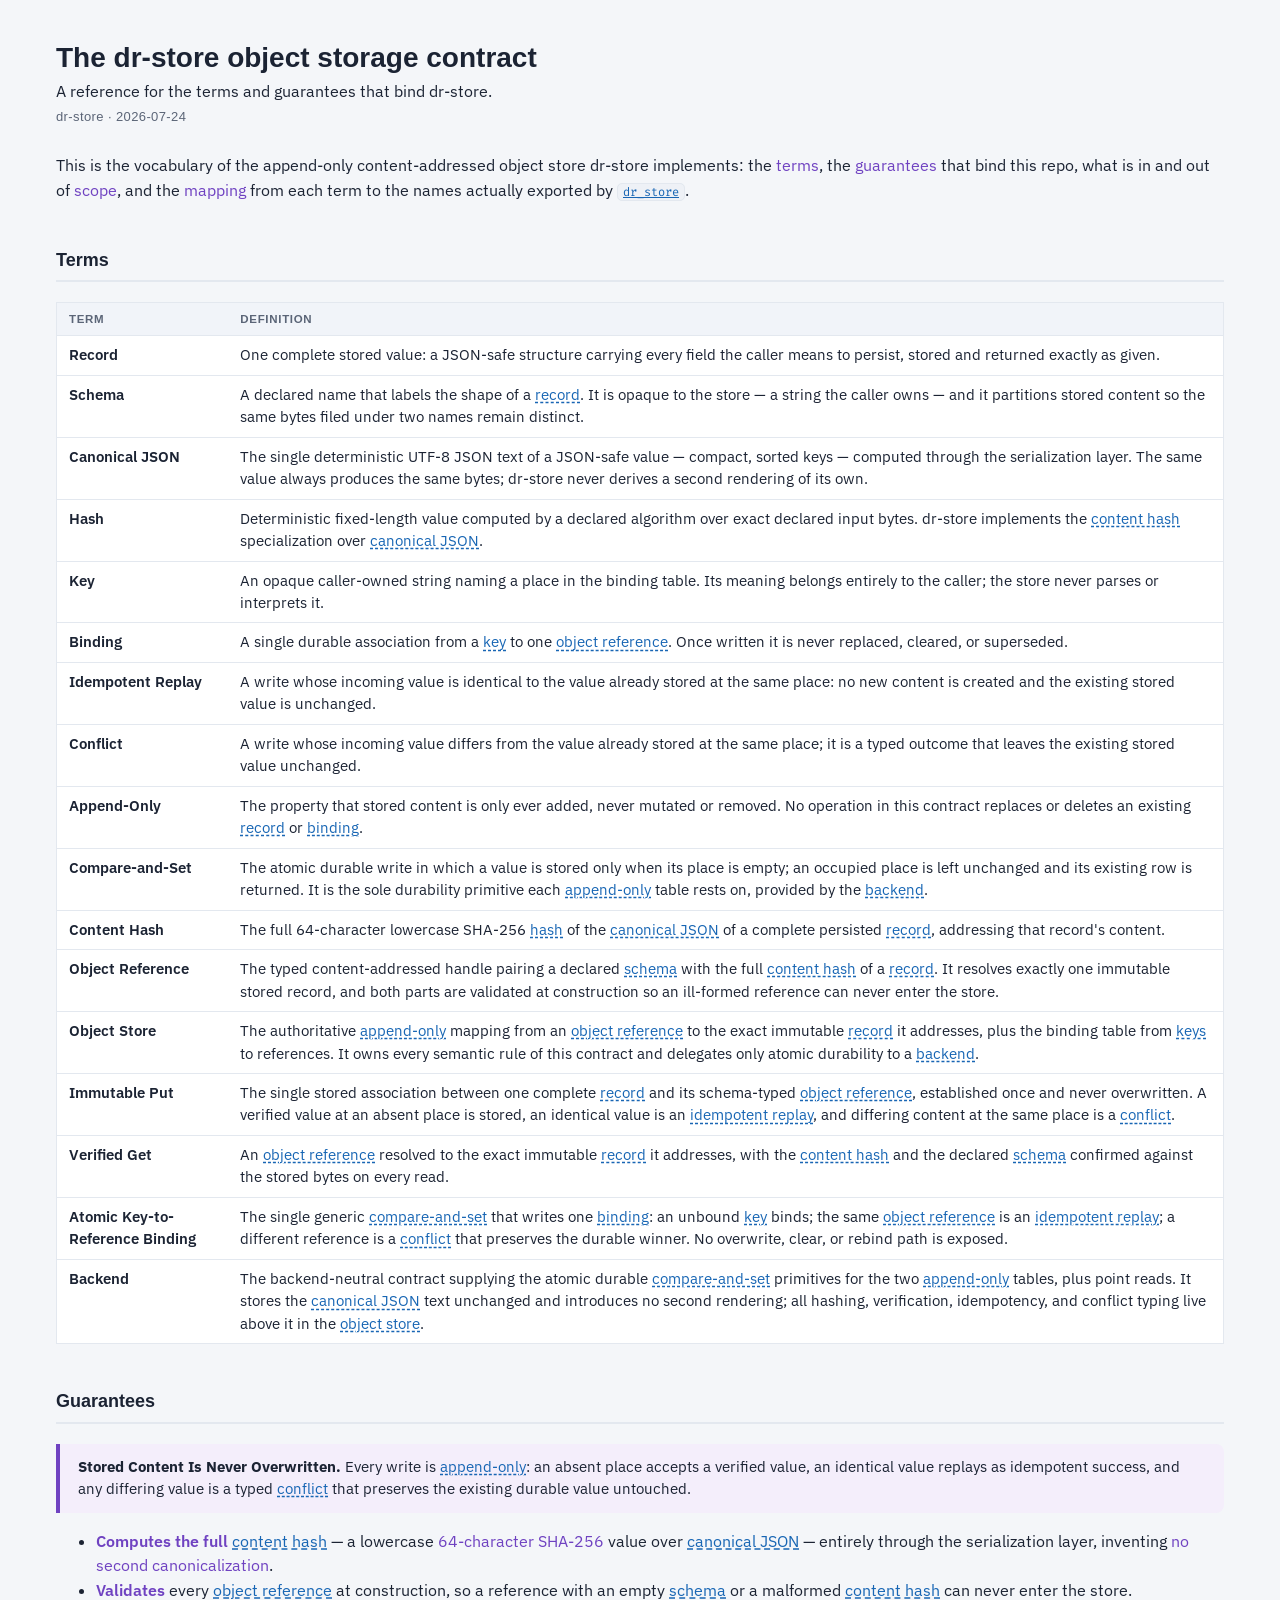
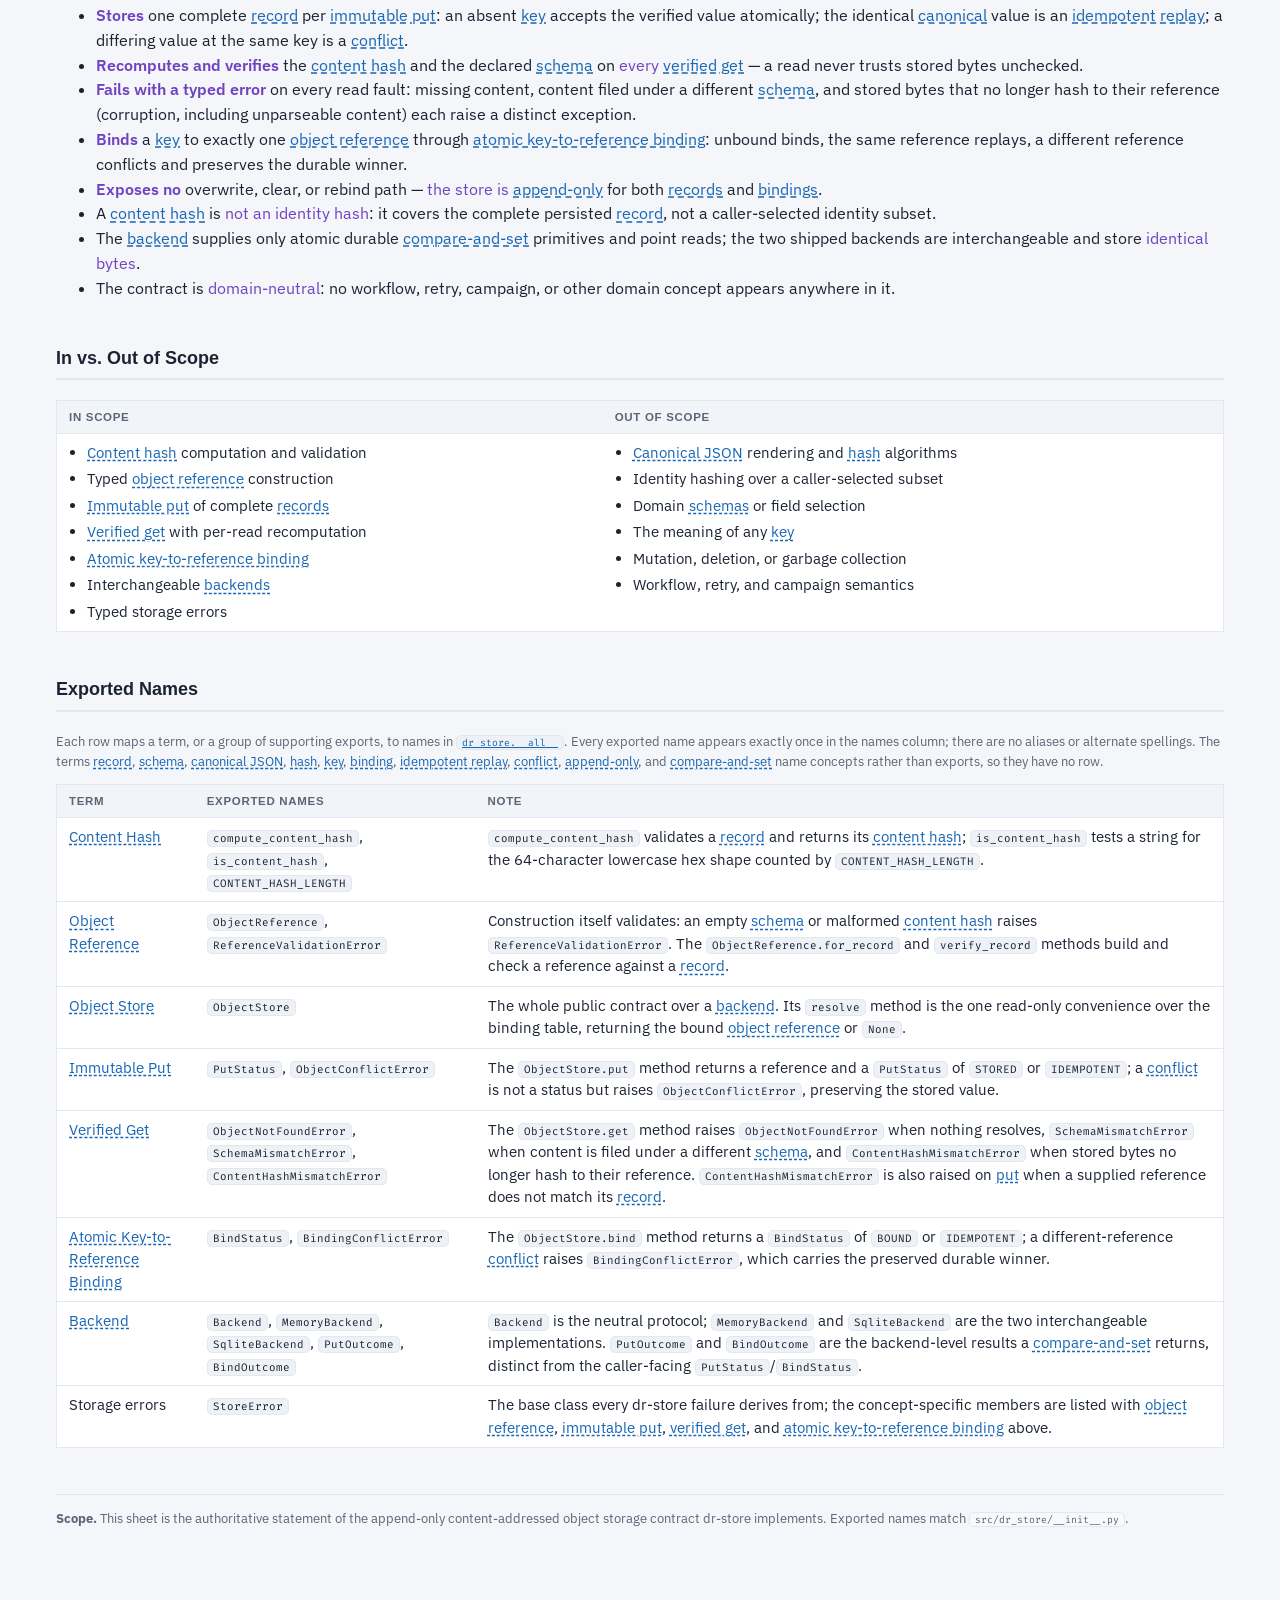
==== .defs/vocab.html @ c6dff3df "Publish vocab sheet via GitHub Pages" ====
<!DOCTYPE html>
<html lang="en">
<head>
<meta charset="utf-8">
<meta name="viewport" content="width=device-width, initial-scale=1">
<link rel="icon" href="favicon.svg" type="image/svg+xml">
<link rel="stylesheet" href="doc.css">
<title>dr-store · The object storage contract this repo owns</title>
<style>
  /* Page-local tokens. Purple (--anchor) = main-point accents (.key/.must);
     blue (--accent) = term links (.term-ref), matching doc.css link hue. */
  .term-name { font-weight: 600; }
  dfn.term-name { font-style: normal; }
  .must { color: var(--anchor); font-weight: 600; }
  .term-ref { color: var(--accent); text-decoration: underline; text-decoration-style: dashed; text-underline-offset: 2px; }
  td ul { margin: 0; padding-left: 18px; }
  td li { margin-bottom: 4px; }
  td li:last-child { margin-bottom: 0; }
</style>
</head>
<body>
<main class="wide">

<h1>The dr-store object storage contract</h1>
<p class="dek">A reference for the terms and guarantees that bind dr-store.</p>
<div class="byline">dr-store · 2026-07-24</div>

<p>This is the vocabulary of the append-only content-addressed object store dr-store implements: the <span class="key">terms</span>, the <span class="key">guarantees</span> that bind this repo, what is in and out of <span class="key">scope</span>, and the <span class="key">mapping</span> from each term to the names actually exported by <a href="https://github.com/danielle-rothermel/dr-store/blob/main/src/dr_store/__init__.py"><code>dr_store</code></a>.</p>

<div class="section-head" id="terms"><h2>Terms</h2></div>

<div class="table-wrap">
<table>
  <thead><tr><th>Term</th><th>Definition</th></tr></thead>
  <tbody>
    <tr><td><dfn class="term-name" id="term-record">Record</dfn></td><td>One complete stored value: a JSON-safe structure carrying every field the caller means to persist, stored and returned exactly as given.</td></tr>
    <tr><td><dfn class="term-name" id="term-schema">Schema</dfn></td><td>A declared name that labels the shape of a <a class="term-ref" href="#term-record">record</a>. It is opaque to the store — a string the caller owns — and it partitions stored content so the same bytes filed under two names remain distinct.</td></tr>
    <tr><td><dfn class="term-name" id="term-canonical-json">Canonical JSON</dfn></td><td>The single deterministic UTF-8 JSON text of a JSON-safe value — compact, sorted keys — computed through the serialization layer. The same value always produces the same bytes; dr-store never derives a second rendering of its own.</td></tr>
    <tr><td><dfn class="term-name" id="term-hash">Hash</dfn></td><td>Deterministic fixed-length value computed by a declared algorithm over exact declared input bytes. dr-store implements the <a class="term-ref" href="#term-content-hash">content hash</a> specialization over <a class="term-ref" href="#term-canonical-json">canonical JSON</a>.</td></tr>
    <tr><td><dfn class="term-name" id="term-key">Key</dfn></td><td>An opaque caller-owned string naming a place in the binding table. Its meaning belongs entirely to the caller; the store never parses or interprets it.</td></tr>
    <tr><td><dfn class="term-name" id="term-binding">Binding</dfn></td><td>A single durable association from a <a class="term-ref" href="#term-key">key</a> to one <a class="term-ref" href="#term-object-reference">object reference</a>. Once written it is never replaced, cleared, or superseded.</td></tr>
    <tr><td><dfn class="term-name" id="term-idempotent-replay">Idempotent Replay</dfn></td><td>A write whose incoming value is identical to the value already stored at the same place: no new content is created and the existing stored value is unchanged.</td></tr>
    <tr><td><dfn class="term-name" id="term-conflict">Conflict</dfn></td><td>A write whose incoming value differs from the value already stored at the same place; it is a typed outcome that leaves the existing stored value unchanged.</td></tr>
    <tr><td><dfn class="term-name" id="term-append-only">Append-Only</dfn></td><td>The property that stored content is only ever added, never mutated or removed. No operation in this contract replaces or deletes an existing <a class="term-ref" href="#term-record">record</a> or <a class="term-ref" href="#term-binding">binding</a>.</td></tr>
    <tr><td><dfn class="term-name" id="term-compare-and-set">Compare-and-Set</dfn></td><td>The atomic durable write in which a value is stored only when its place is empty; an occupied place is left unchanged and its existing row is returned. It is the sole durability primitive each <a class="term-ref" href="#term-append-only">append-only</a> table rests on, provided by the <a class="term-ref" href="#term-backend">backend</a>.</td></tr>
    <tr><td><dfn class="term-name" id="term-content-hash">Content Hash</dfn></td><td>The full 64-character lowercase SHA-256 <a class="term-ref" href="#term-hash">hash</a> of the <a class="term-ref" href="#term-canonical-json">canonical JSON</a> of a complete persisted <a class="term-ref" href="#term-record">record</a>, addressing that record's content.</td></tr>
    <tr><td><dfn class="term-name" id="term-object-reference">Object Reference</dfn></td><td>The typed content-addressed handle pairing a declared <a class="term-ref" href="#term-schema">schema</a> with the full <a class="term-ref" href="#term-content-hash">content hash</a> of a <a class="term-ref" href="#term-record">record</a>. It resolves exactly one immutable stored record, and both parts are validated at construction so an ill-formed reference can never enter the store.</td></tr>
    <tr><td><dfn class="term-name" id="term-object-store">Object Store</dfn></td><td>The authoritative <a class="term-ref" href="#term-append-only">append-only</a> mapping from an <a class="term-ref" href="#term-object-reference">object reference</a> to the exact immutable <a class="term-ref" href="#term-record">record</a> it addresses, plus the binding table from <a class="term-ref" href="#term-key">keys</a> to references. It owns every semantic rule of this contract and delegates only atomic durability to a <a class="term-ref" href="#term-backend">backend</a>.</td></tr>
    <tr><td><dfn class="term-name" id="term-immutable-put">Immutable Put</dfn></td><td>The single stored association between one complete <a class="term-ref" href="#term-record">record</a> and its schema-typed <a class="term-ref" href="#term-object-reference">object reference</a>, established once and never overwritten. A verified value at an absent place is stored, an identical value is an <a class="term-ref" href="#term-idempotent-replay">idempotent replay</a>, and differing content at the same place is a <a class="term-ref" href="#term-conflict">conflict</a>.</td></tr>
    <tr><td><dfn class="term-name" id="term-verified-get">Verified Get</dfn></td><td>An <a class="term-ref" href="#term-object-reference">object reference</a> resolved to the exact immutable <a class="term-ref" href="#term-record">record</a> it addresses, with the <a class="term-ref" href="#term-content-hash">content hash</a> and the declared <a class="term-ref" href="#term-schema">schema</a> confirmed against the stored bytes on every read.</td></tr>
    <tr><td><dfn class="term-name" id="term-atomic-key-to-reference-binding">Atomic Key-to-Reference Binding</dfn></td><td>The single generic <a class="term-ref" href="#term-compare-and-set">compare-and-set</a> that writes one <a class="term-ref" href="#term-binding">binding</a>: an unbound <a class="term-ref" href="#term-key">key</a> binds; the same <a class="term-ref" href="#term-object-reference">object reference</a> is an <a class="term-ref" href="#term-idempotent-replay">idempotent replay</a>; a different reference is a <a class="term-ref" href="#term-conflict">conflict</a> that preserves the durable winner. No overwrite, clear, or rebind path is exposed.</td></tr>
    <tr><td><dfn class="term-name" id="term-backend">Backend</dfn></td><td>The backend-neutral contract supplying the atomic durable <a class="term-ref" href="#term-compare-and-set">compare-and-set</a> primitives for the two <a class="term-ref" href="#term-append-only">append-only</a> tables, plus point reads. It stores the <a class="term-ref" href="#term-canonical-json">canonical JSON</a> text unchanged and introduces no second rendering; all hashing, verification, idempotency, and conflict typing live above it in the <a class="term-ref" href="#term-object-store">object store</a>.</td></tr>
  </tbody>
</table>
</div>

<div class="section-head" id="guarantees"><h2>Guarantees</h2></div>

<div class="callout">
  <strong>Stored Content Is Never Overwritten.</strong> Every write is <a class="term-ref" href="#term-append-only">append-only</a>: an absent place accepts a verified value, an identical value replays as idempotent success, and any differing value is a typed <a class="term-ref" href="#term-conflict">conflict</a> that preserves the existing durable value untouched.
</div>
<ul>
  <li><span class="must">Computes the full</span> <a class="term-ref" href="#term-content-hash">content hash</a> — a lowercase <span class="key">64-character SHA-256</span> value over <a class="term-ref" href="#term-canonical-json">canonical JSON</a> — entirely through the serialization layer, inventing <span class="key">no second canonicalization</span>.</li>
  <li><span class="must">Validates</span> every <a class="term-ref" href="#term-object-reference">object reference</a> at construction, so a reference with an empty <a class="term-ref" href="#term-schema">schema</a> or a malformed <a class="term-ref" href="#term-content-hash">content hash</a> can never enter the store.</li>
  <li><span class="must">Stores</span> one complete <a class="term-ref" href="#term-record">record</a> per <a class="term-ref" href="#term-immutable-put">immutable put</a>: an absent <a class="term-ref" href="#term-key">key</a> accepts the verified value atomically; the identical <a class="term-ref" href="#term-canonical-json">canonical</a> value is an <a class="term-ref" href="#term-idempotent-replay">idempotent replay</a>; a differing value at the same key is a <a class="term-ref" href="#term-conflict">conflict</a>.</li>
  <li><span class="must">Recomputes and verifies</span> the <a class="term-ref" href="#term-content-hash">content hash</a> and the declared <a class="term-ref" href="#term-schema">schema</a> on <span class="key">every</span> <a class="term-ref" href="#term-verified-get">verified get</a> — a read never trusts stored bytes unchecked.</li>
  <li><span class="must">Fails with a typed error</span> on every read fault: missing content, content filed under a different <a class="term-ref" href="#term-schema">schema</a>, and stored bytes that no longer hash to their reference (corruption, including unparseable content) each raise a distinct exception.</li>
  <li><span class="must">Binds</span> a <a class="term-ref" href="#term-key">key</a> to exactly one <a class="term-ref" href="#term-object-reference">object reference</a> through <a class="term-ref" href="#term-atomic-key-to-reference-binding">atomic key-to-reference binding</a>: unbound binds, the same reference replays, a different reference conflicts and preserves the durable winner.</li>
  <li><span class="must">Exposes no</span> overwrite, clear, or rebind path — <span class="key">the store is</span> <a class="term-ref" href="#term-append-only">append-only</a> for both <a class="term-ref" href="#term-record">records</a> and <a class="term-ref" href="#term-binding">bindings</a>.</li>
  <li>A <a class="term-ref" href="#term-content-hash">content hash</a> is <span class="key">not an identity hash</span>: it covers the complete persisted <a class="term-ref" href="#term-record">record</a>, not a caller-selected identity subset.</li>
  <li>The <a class="term-ref" href="#term-backend">backend</a> supplies only atomic durable <a class="term-ref" href="#term-compare-and-set">compare-and-set</a> primitives and point reads; the two shipped backends are interchangeable and store <span class="key">identical bytes</span>.</li>
  <li>The contract is <span class="key">domain-neutral</span>: no workflow, retry, campaign, or other domain concept appears anywhere in it.</li>
</ul>

<div class="section-head" id="scope"><h2>In vs. Out of Scope</h2></div>

<div class="table-wrap">
<table>
  <thead><tr><th>In scope</th><th>Out of scope</th></tr></thead>
  <tbody>
    <tr>
      <td>
        <ul>
          <li><a class="term-ref" href="#term-content-hash">Content hash</a> computation and validation</li>
          <li>Typed <a class="term-ref" href="#term-object-reference">object reference</a> construction</li>
          <li><a class="term-ref" href="#term-immutable-put">Immutable put</a> of complete <a class="term-ref" href="#term-record">records</a></li>
          <li><a class="term-ref" href="#term-verified-get">Verified get</a> with per-read recomputation</li>
          <li><a class="term-ref" href="#term-atomic-key-to-reference-binding">Atomic key-to-reference binding</a></li>
          <li>Interchangeable <a class="term-ref" href="#term-backend">backends</a></li>
          <li>Typed storage errors</li>
        </ul>
      </td>
      <td>
        <ul>
          <li><a class="term-ref" href="#term-canonical-json">Canonical JSON</a> rendering and <a class="term-ref" href="#term-hash">hash</a> algorithms</li>
          <li>Identity hashing over a caller-selected subset</li>
          <li>Domain <a class="term-ref" href="#term-schema">schemas</a> or field selection</li>
          <li>The meaning of any <a class="term-ref" href="#term-key">key</a></li>
          <li>Mutation, deletion, or garbage collection</li>
          <li>Workflow, retry, and campaign semantics</li>
        </ul>
      </td>
    </tr>
  </tbody>
</table>
</div>

<div class="section-head" id="exported-names"><h2>Exported Names</h2></div>

<p class="aside">Each row maps a term, or a group of supporting exports, to names in <a href="https://github.com/danielle-rothermel/dr-store/blob/main/src/dr_store/__init__.py"><code>dr_store.__all__</code></a>. Every exported name appears exactly once in the names column; there are no aliases or alternate spellings. The terms <a class="term-ref" href="#term-record">record</a>, <a class="term-ref" href="#term-schema">schema</a>, <a class="term-ref" href="#term-canonical-json">canonical JSON</a>, <a class="term-ref" href="#term-hash">hash</a>, <a class="term-ref" href="#term-key">key</a>, <a class="term-ref" href="#term-binding">binding</a>, <a class="term-ref" href="#term-idempotent-replay">idempotent replay</a>, <a class="term-ref" href="#term-conflict">conflict</a>, <a class="term-ref" href="#term-append-only">append-only</a>, and <a class="term-ref" href="#term-compare-and-set">compare-and-set</a> name concepts rather than exports, so they have no row.</p>

<div class="table-wrap">
<table>
  <thead><tr><th>Term</th><th>Exported names</th><th>Note</th></tr></thead>
  <tbody>
    <tr>
      <td><a class="term-ref" href="#term-content-hash">Content Hash</a></td>
      <td><code>compute_content_hash</code>, <code>is_content_hash</code>, <code>CONTENT_HASH_LENGTH</code></td>
      <td><code>compute_content_hash</code> validates a <a class="term-ref" href="#term-record">record</a> and returns its <a class="term-ref" href="#term-content-hash">content hash</a>; <code>is_content_hash</code> tests a string for the 64-character lowercase hex shape counted by <code>CONTENT_HASH_LENGTH</code>.</td>
    </tr>
    <tr>
      <td><a class="term-ref" href="#term-object-reference">Object Reference</a></td>
      <td><code>ObjectReference</code>, <code>ReferenceValidationError</code></td>
      <td>Construction itself validates: an empty <a class="term-ref" href="#term-schema">schema</a> or malformed <a class="term-ref" href="#term-content-hash">content hash</a> raises <code>ReferenceValidationError</code>. The <code>ObjectReference.for_record</code> and <code>verify_record</code> methods build and check a reference against a <a class="term-ref" href="#term-record">record</a>.</td>
    </tr>
    <tr>
      <td><a class="term-ref" href="#term-object-store">Object Store</a></td>
      <td><code>ObjectStore</code></td>
      <td>The whole public contract over a <a class="term-ref" href="#term-backend">backend</a>. Its <code>resolve</code> method is the one read-only convenience over the binding table, returning the bound <a class="term-ref" href="#term-object-reference">object reference</a> or <code>None</code>.</td>
    </tr>
    <tr>
      <td><a class="term-ref" href="#term-immutable-put">Immutable Put</a></td>
      <td><code>PutStatus</code>, <code>ObjectConflictError</code></td>
      <td>The <code>ObjectStore.put</code> method returns a reference and a <code>PutStatus</code> of <code>STORED</code> or <code>IDEMPOTENT</code>; a <a class="term-ref" href="#term-conflict">conflict</a> is not a status but raises <code>ObjectConflictError</code>, preserving the stored value.</td>
    </tr>
    <tr>
      <td><a class="term-ref" href="#term-verified-get">Verified Get</a></td>
      <td><code>ObjectNotFoundError</code>, <code>SchemaMismatchError</code>, <code>ContentHashMismatchError</code></td>
      <td>The <code>ObjectStore.get</code> method raises <code>ObjectNotFoundError</code> when nothing resolves, <code>SchemaMismatchError</code> when content is filed under a different <a class="term-ref" href="#term-schema">schema</a>, and <code>ContentHashMismatchError</code> when stored bytes no longer hash to their reference. <code>ContentHashMismatchError</code> is also raised on <a class="term-ref" href="#term-immutable-put">put</a> when a supplied reference does not match its <a class="term-ref" href="#term-record">record</a>.</td>
    </tr>
    <tr>
      <td><a class="term-ref" href="#term-atomic-key-to-reference-binding">Atomic Key-to-Reference Binding</a></td>
      <td><code>BindStatus</code>, <code>BindingConflictError</code></td>
      <td>The <code>ObjectStore.bind</code> method returns a <code>BindStatus</code> of <code>BOUND</code> or <code>IDEMPOTENT</code>; a different-reference <a class="term-ref" href="#term-conflict">conflict</a> raises <code>BindingConflictError</code>, which carries the preserved durable winner.</td>
    </tr>
    <tr>
      <td><a class="term-ref" href="#term-backend">Backend</a></td>
      <td><code>Backend</code>, <code>MemoryBackend</code>, <code>SqliteBackend</code>, <code>PutOutcome</code>, <code>BindOutcome</code></td>
      <td><code>Backend</code> is the neutral protocol; <code>MemoryBackend</code> and <code>SqliteBackend</code> are the two interchangeable implementations. <code>PutOutcome</code> and <code>BindOutcome</code> are the backend-level results a <a class="term-ref" href="#term-compare-and-set">compare-and-set</a> returns, distinct from the caller-facing <code>PutStatus</code>/<code>BindStatus</code>.</td>
    </tr>
    <tr>
      <td>Storage errors</td>
      <td><code>StoreError</code></td>
      <td>The base class every dr-store failure derives from; the concept-specific members are listed with <a class="term-ref" href="#term-object-reference">object reference</a>, <a class="term-ref" href="#term-immutable-put">immutable put</a>, <a class="term-ref" href="#term-verified-get">verified get</a>, and <a class="term-ref" href="#term-atomic-key-to-reference-binding">atomic key-to-reference binding</a> above.</td>
    </tr>
  </tbody>
</table>
</div>

<div class="colophon">
  <p><strong>Scope.</strong> This sheet is the authoritative statement of the append-only content-addressed object storage contract dr-store implements. Exported names match <code>src/dr_store/__init__.py</code>.</p>
</div>

</main>
</body>
</html>
---- .defs/doc.css ----
@import url("https://fonts.googleapis.com/css2?family=Fira+Code:wght@400;600&family=IBM+Plex+Sans:wght@400;600;700&display=swap");

/* ── v2 vocabulary (see SKILL.md §6, references/rules.md) ──────────────────
   Hue bindings — one hue = one meaning:
     --accent #1866b4  links + navigation ONLY
     --anchor #6f42c1  semantic scan anchors (.key) + callouts — never a link
     green / amber / red  status encodings only, keyed where used
   Weights: 700 headings · 600 labels/th/inline emphasis · 400 body.
   Type scale: 28 title · 18 section · 16.5 card head · 16 body ·
               14.5 secondary · 13 quiet.                                   */

:root {
  --bg: #f4f6f9;
  --surface: #fff;
  --ink: #1b2333;
  --muted: #5b6577;
  --line: #e3e8ef;
  --accent: #1866b4;
  --accent-soft: #e9f2fb;
  --anchor: #6f42c1;
  --anchor-soft: #f4eefb;
  --green: #2b8a3e;
  --green-soft: #e8f5ec;
  --amber: #9a6700;
  --amber-soft: #fff6e0;
  --red: #c0392b;
  --red-soft: #fdeceb;
  --code-bg: #f8f9fc;
  --font-prose: "IBM Plex Sans", "Helvetica Neue", sans-serif;
  --font-mono: "Fira Code", ui-monospace, SFMono-Regular, Menlo, Consolas, monospace;
  --font-system: -apple-system, BlinkMacSystemFont, "Segoe UI", Roboto, Helvetica, Arial, sans-serif;
}

* { box-sizing: border-box; }
html { scroll-behavior: smooth; }
body {
  margin: 0;
  background: var(--bg);
  color: var(--ink);
  font: 16px/1.55 var(--font-prose);
}
main { max-width: 2200px; margin: 0 auto; padding: 40px 56px 80px; }
main.wide { max-width: none; }  /* ultrawide multi-panel docs; page-level horizontal scroll is fine */
h1 { margin: 0 0 4px; font: 700 28px/1.25 var(--font-system); }
h2 { margin: 0; color: var(--ink); font-family: var(--font-system); }
h3 { margin: 0 0 8px; color: var(--ink); font: 700 16.5px/1.3 var(--font-system); }
p { margin: 0 0 12px; }
a { color: var(--accent); }
.dek { margin: 2px 0 4px; font: 400 16px/1.5 var(--font-prose); }        /* ≤15 words, no box */
.byline { margin: 0 0 26px; color: var(--muted); font: 400 13px/1.55 var(--font-system); letter-spacing: .03em; }
.key { color: var(--anchor); }                                            /* scan anchor ≠ link */
.aside, .small { display: block; margin: 2px 0 12px; color: var(--muted); font-size: 13px; }
.card .id, nav.toc .g { font-family: var(--font-system); }

/* Question-first section heads: the h2 IS the reader's question (sentence case);
   the optional .tag is the demoted category label. */
.section-head,
.layer-head {
  display: flex;
  align-items: baseline;
  gap: 14px;
  margin: 46px 0 20px;
  padding-bottom: 8px;
  border-bottom: 2px solid var(--line);
}
.section-head h2,
.layer-head h2 { font: 700 18px/1.3 var(--font-system); }
.section-head .tag,
.layer-head .tag { color: var(--muted); font: 600 11px/1.7 var(--font-mono); text-transform: uppercase; letter-spacing: .05em; }
.layer-head .n { color: var(--accent); font-size: 26px; font-weight: 700; }

/* Opt-in summary box — BELOW the first substantive content, one short
   paragraph, only when it changes the reader's next action. No accent bar:
   it must not become a second hero. */
.summary { margin: 18px 0; padding: 14px 18px; border: 1px solid var(--line); border-radius: 10px; background: var(--surface); font-size: 15px; }

.grid-2, .grid-3, .grid-4,
.cols2, .cols3, .cols4,
.l1, .l2, .l3 { display: grid; gap: 18px; }
.grid-2, .cols2, .l3 { grid-template-columns: repeat(2, minmax(0, 1fr)); }
.grid-3, .cols3, .l2 { grid-template-columns: repeat(3, minmax(0, 1fr)); }
.grid-4, .cols4, .l1 { grid-template-columns: repeat(4, minmax(0, 1fr)); }
.full { grid-column: 1 / -1; }

/* ── Parallel panels (ultrawide layout system, references/layout.md) ──────
   Side-by-side documents-in-miniature for cross-referenceable sections —
   NOT snaking columns. Single-column stack (DOM order) below 1600px.
   Sticky panel heads keep each panel's question in view while scrolling. */
.panels { display: grid; grid-template-columns: 1fr; gap: 32px; align-items: start; margin: 18px 0; }
.panels > .panel { min-width: 0; }
.panel > .section-head { position: sticky; top: 0; z-index: 2; margin-top: 0; padding-top: 8px; background: var(--bg); }
@media (min-width: 1600px) {
  .panels.p2 { grid-template-columns: repeat(2, minmax(520px, 1fr)); }
  .panels.p3 { grid-template-columns: repeat(3, minmax(460px, 1fr)); }
  .panels.p4 { grid-template-columns: repeat(4, minmax(420px, 1fr)); }
  /* Named slots: pin visual order independent of DOM order (DOM order = reading/fallback order). */
  .panels.p2 { grid-template-areas: "a b"; }
  .panels.p3 { grid-template-areas: "a b c"; }
  .panels.p4 { grid-template-areas: "a b c d"; }
  .panels.slotted > .panel.a { grid-area: a; }
  .panels.slotted > .panel.b { grid-area: b; }
  .panels.slotted > .panel.c { grid-area: c; }
  .panels.slotted > .panel.d { grid-area: d; }
  .panels:not(.slotted) > .panel.span2 { grid-column: span 2; }
}

.card {
  padding: 18px 22px;
  border: 1px solid var(--line);
  border-radius: 12px;
  background: var(--surface);
}
.card .decision { margin-bottom: 6px; font: 700 16.5px/1.4 var(--font-system); }
.card .why { color: var(--muted); font-size: 13px; }
.card ul { margin: 6px 0 0; padding-left: 18px; color: var(--muted); font-size: 14.5px; }
.card li { margin-bottom: 6px; }
.card li::marker { color: var(--accent); font-weight: 700; }
.card b, .card strong { color: var(--ink); }

.diagram,
figure.panel {
  margin-top: 18px;
  padding: 24px 28px;
  border: 1px solid var(--line);
  border-radius: 12px;
  background: var(--surface);
}
.drow, .flow { display: flex; align-items: stretch; gap: 10px; }
.dnode, .flow .node {
  flex: 1;
  padding: 10px 14px;
  border: 1.5px solid #9aa7bd;
  border-radius: 10px;
  background: #fbfcfe;
  text-align: center;
}
.dnode small, .flow .node small { display: block; margin-top: 3px; color: var(--muted); font-size: 13px; }
.dnode.ext, .flow .node.ext { border-style: dashed; }
.dnode.hot, .flow .node.hot { border-color: var(--green); background: var(--green-soft); }
.dnode.warn, .flow .node.warn { border-color: var(--amber); background: var(--amber-soft); }
.dnode.bad, .flow .node.bad { border-color: var(--red); background: var(--red-soft); }
.darr, .flow .arr { display: flex; align-items: center; color: #8b96a9; font-size: 20px; }
.dcaption, figcaption { margin-top: 10px; color: var(--muted); font-size: 13px; }

table { width: 100%; border: 1px solid var(--line); border-collapse: collapse; background: var(--surface); font-size: 14.5px; }
th, td { padding: 8px 12px; border-bottom: 1px solid var(--line); text-align: left; vertical-align: top; }
th { background: #f1f4f9; color: var(--muted); font: 600 11.5px/1.4 var(--font-system); letter-spacing: .06em; text-transform: uppercase; }
tr:last-child td { border-bottom: 0; }

code {
  padding: 0 5px;
  border: 1px solid var(--line);
  border-radius: 5px;
  background: #eef1f6;
  font: 75%/1.55 var(--font-mono);
}
.codeblock { margin: 14px 0; overflow: hidden; border: 1px solid var(--line); border-radius: 10px; background: var(--surface); }
.codeblock .cb-head { display: flex; justify-content: space-between; gap: 10px; padding: 7px 14px; border-bottom: 1px solid var(--line); background: #f1f4f9; color: var(--muted); font: 12px/1.4 var(--font-system); }
.codeblock pre { margin: 0; padding: 14px 16px; overflow-x: auto; background: var(--code-bg); font-family: var(--font-mono); }
.codeblock pre code { padding: 0; border: 0; background: transparent; font-size: 75%; line-height: 1.55; }
.chipcloud .adapter { font: 75%/1.55 var(--font-mono); }

/* One callout variant. It carries the anchor hue (a boxed key point is scan-
   anchor material); status colors belong to keyed chips/cards, not callouts. */
.callout { margin: 14px 0; padding: 12px 18px; border-left: 4px solid var(--anchor); border-radius: 0 8px 8px 0; background: var(--anchor-soft); font-size: 14.5px; }

/* Colophon: ALL process metadata (sources, provenance, ids, honest scope
   notes). Reader-relevant honesty stays in context above, in plain language. */
.colophon { margin-top: 46px; padding-top: 14px; border-top: 1px solid var(--line); color: var(--muted); font-size: 13px; }
.colophon code { background: var(--code-bg); }

body.with-toc { display: grid; grid-template-columns: 270px minmax(0, 1fr); }
nav.toc { position: sticky; top: 0; height: 100vh; overflow-y: auto; padding: 28px 20px; border-right: 1px solid var(--line); background: var(--surface); font-size: 14.5px; }
nav.toc .brand { margin-bottom: 12px; font-size: 15px; font-weight: 700; }
nav.toc .brand { font-family: var(--font-system); }
nav.toc a { display: block; margin-bottom: 2px; padding: 6px 10px; border-radius: 7px; color: var(--ink); text-decoration: none; }
nav.toc a:hover { background: var(--accent-soft); color: var(--accent); }

@media (max-width: 1500px) {
  .grid-3, .grid-4, .cols3, .cols4, .l1, .l2 { grid-template-columns: repeat(2, minmax(0, 1fr)); }
}
@media (max-width: 900px) {
  body.with-toc { display: block; }
  nav.toc { display: none; }
  main { padding: 24px; }
  .grid-2, .grid-3, .grid-4, .cols2, .cols3, .cols4, .l1, .l2, .l3 { grid-template-columns: 1fr; }
  .drow, .flow { flex-direction: column; }
}
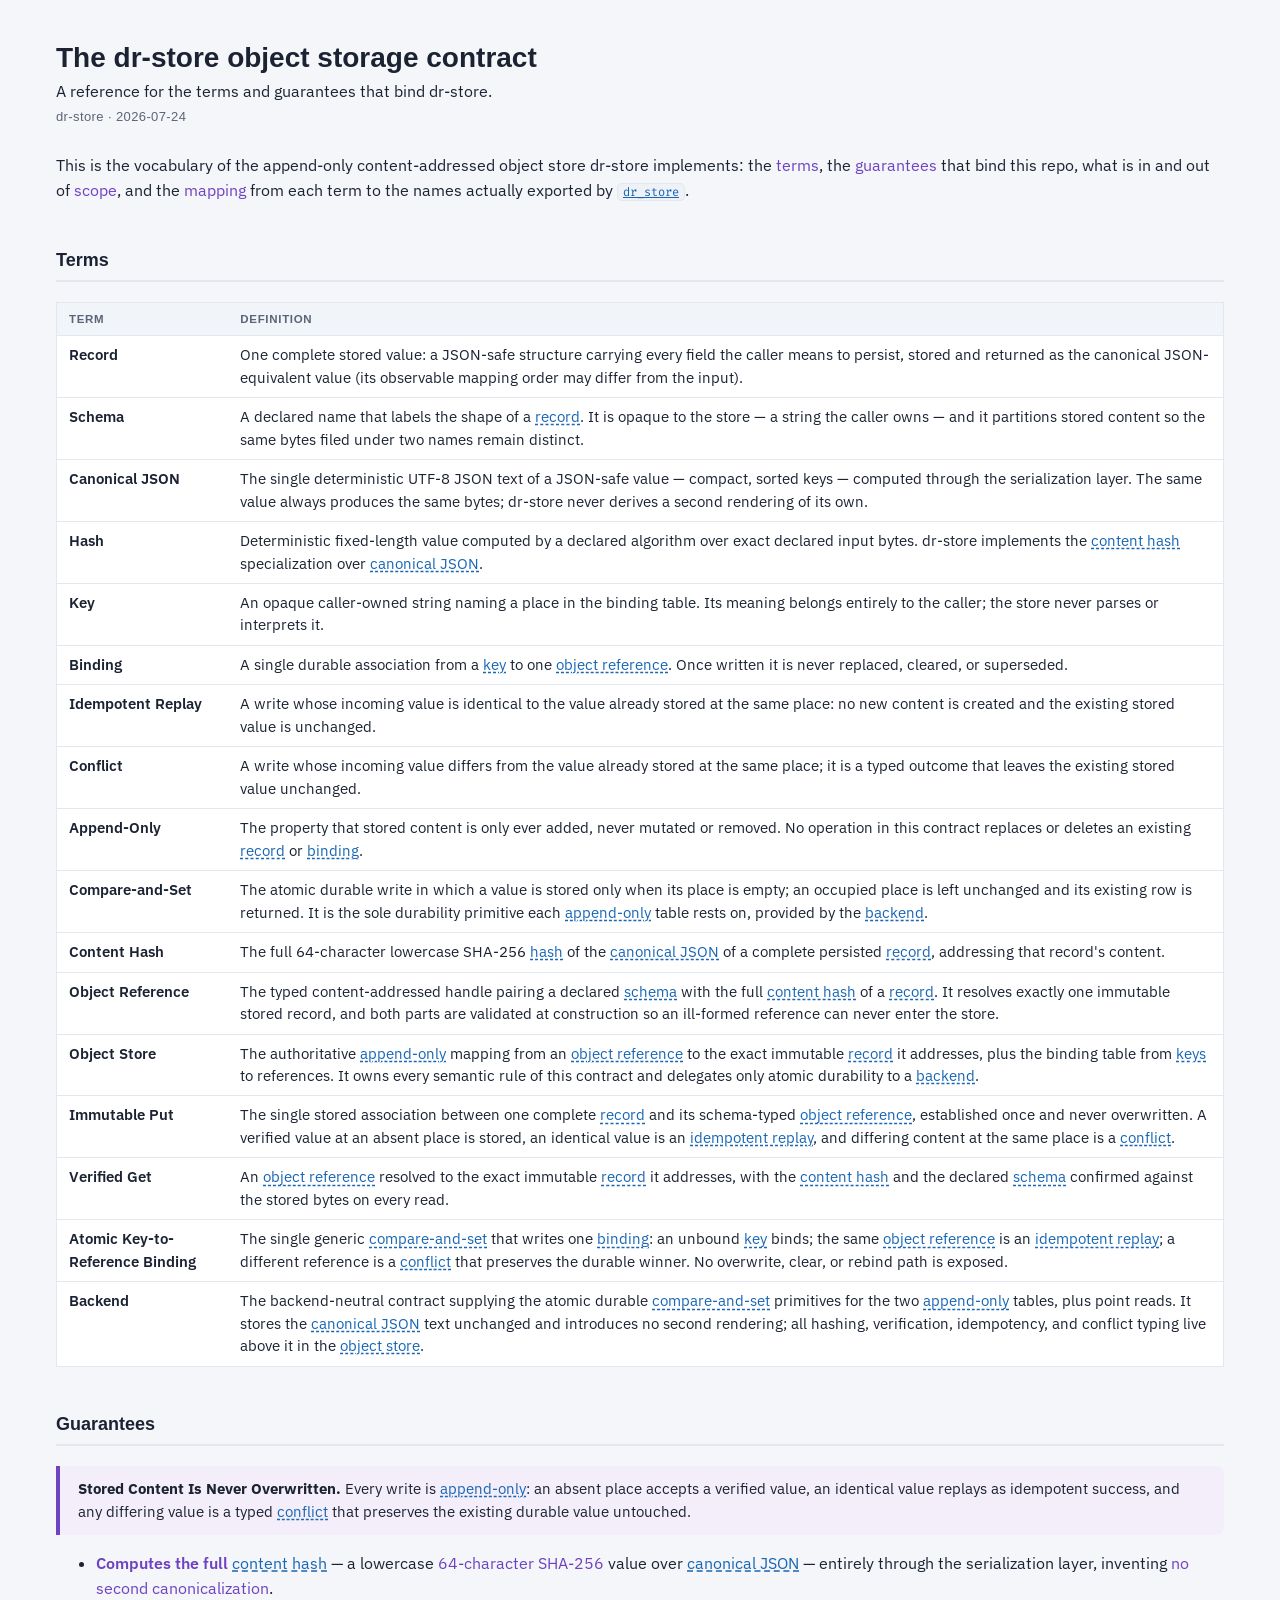
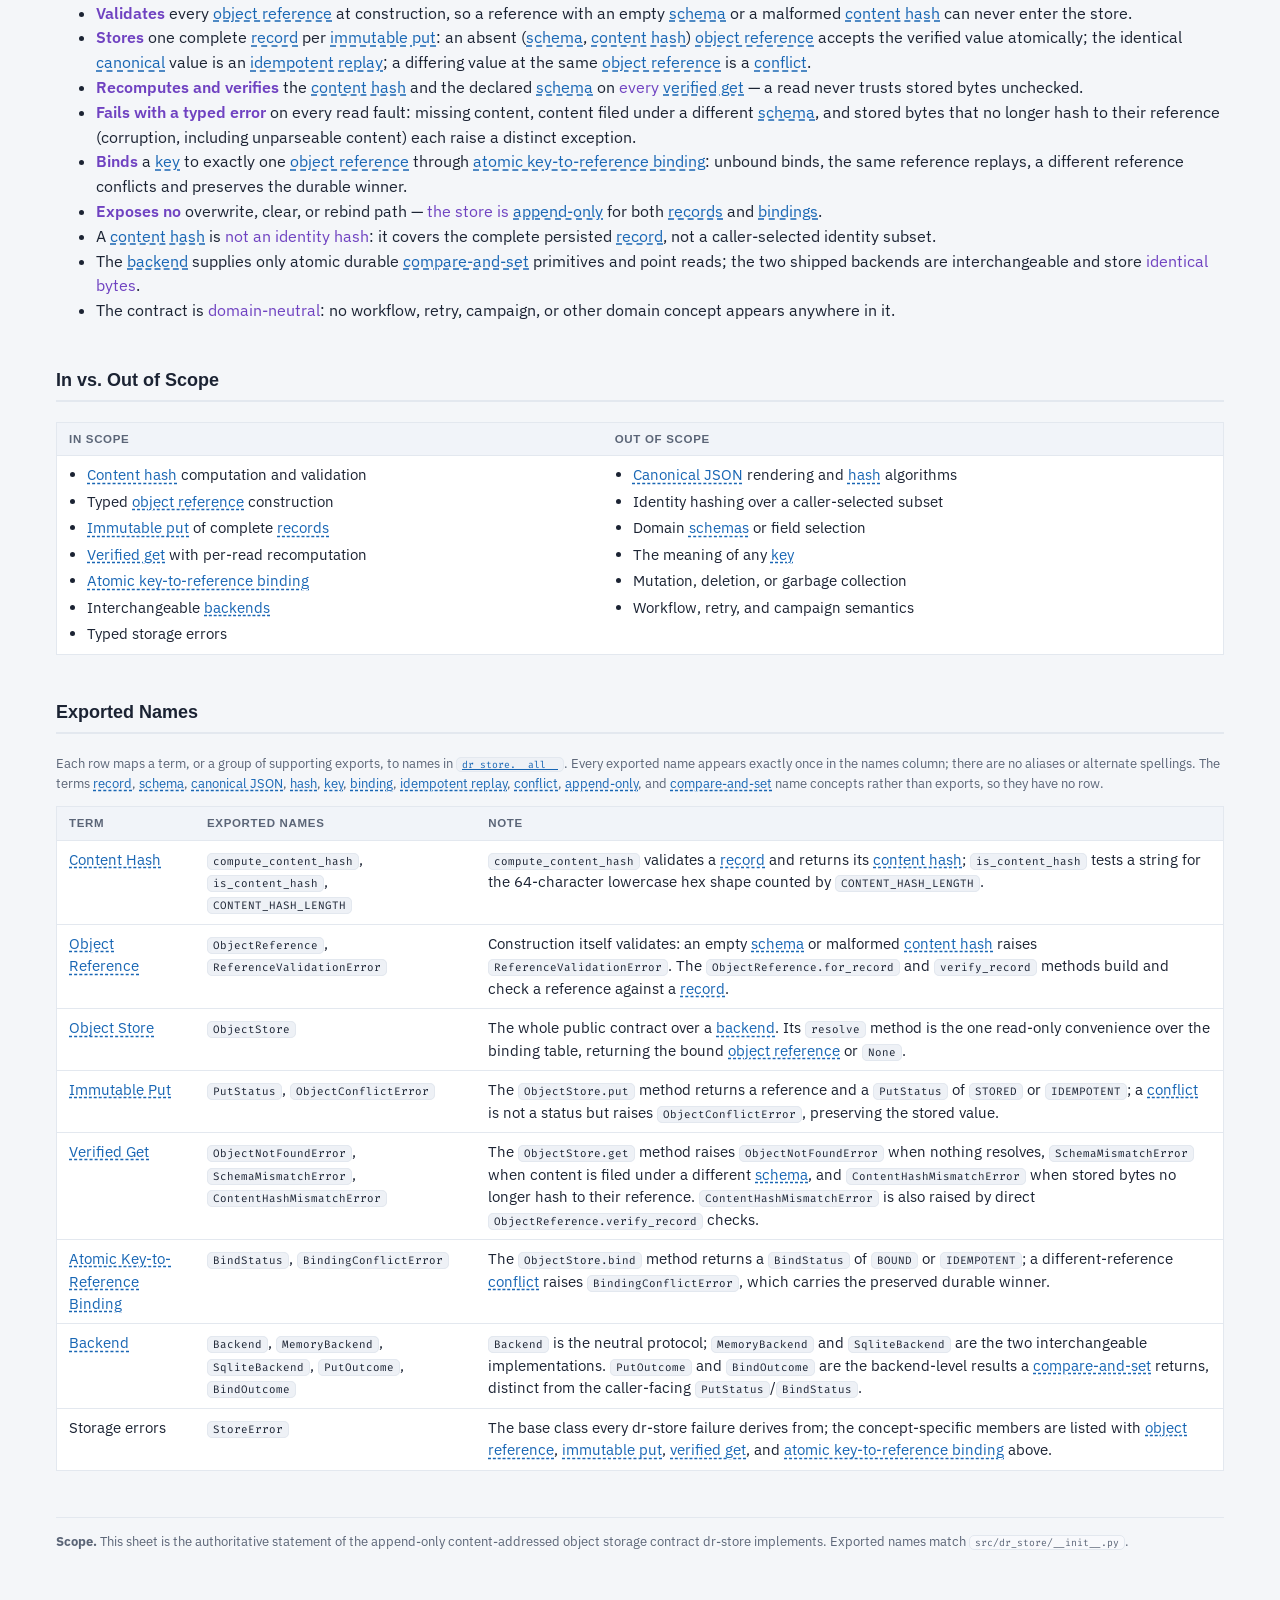
==== commit 55e2fe38: "Address review findings: corruption contract, validation, durability Verified get now fails through " ====
--- a/.defs/vocab.html
+++ b/.defs/vocab.html
@@ -33,7 +33,7 @@
 <table>
   <thead><tr><th>Term</th><th>Definition</th></tr></thead>
   <tbody>
-    <tr><td><dfn class="term-name" id="term-record">Record</dfn></td><td>One complete stored value: a JSON-safe structure carrying every field the caller means to persist, stored and returned exactly as given.</td></tr>
+    <tr><td><dfn class="term-name" id="term-record">Record</dfn></td><td>One complete stored value: a JSON-safe structure carrying every field the caller means to persist, stored and returned as the canonical JSON-equivalent value (its observable mapping order may differ from the input).</td></tr>
     <tr><td><dfn class="term-name" id="term-schema">Schema</dfn></td><td>A declared name that labels the shape of a <a class="term-ref" href="#term-record">record</a>. It is opaque to the store — a string the caller owns — and it partitions stored content so the same bytes filed under two names remain distinct.</td></tr>
     <tr><td><dfn class="term-name" id="term-canonical-json">Canonical JSON</dfn></td><td>The single deterministic UTF-8 JSON text of a JSON-safe value — compact, sorted keys — computed through the serialization layer. The same value always produces the same bytes; dr-store never derives a second rendering of its own.</td></tr>
     <tr><td><dfn class="term-name" id="term-hash">Hash</dfn></td><td>Deterministic fixed-length value computed by a declared algorithm over exact declared input bytes. dr-store implements the <a class="term-ref" href="#term-content-hash">content hash</a> specialization over <a class="term-ref" href="#term-canonical-json">canonical JSON</a>.</td></tr>
@@ -62,7 +62,7 @@
 <ul>
   <li><span class="must">Computes the full</span> <a class="term-ref" href="#term-content-hash">content hash</a> — a lowercase <span class="key">64-character SHA-256</span> value over <a class="term-ref" href="#term-canonical-json">canonical JSON</a> — entirely through the serialization layer, inventing <span class="key">no second canonicalization</span>.</li>
   <li><span class="must">Validates</span> every <a class="term-ref" href="#term-object-reference">object reference</a> at construction, so a reference with an empty <a class="term-ref" href="#term-schema">schema</a> or a malformed <a class="term-ref" href="#term-content-hash">content hash</a> can never enter the store.</li>
-  <li><span class="must">Stores</span> one complete <a class="term-ref" href="#term-record">record</a> per <a class="term-ref" href="#term-immutable-put">immutable put</a>: an absent <a class="term-ref" href="#term-key">key</a> accepts the verified value atomically; the identical <a class="term-ref" href="#term-canonical-json">canonical</a> value is an <a class="term-ref" href="#term-idempotent-replay">idempotent replay</a>; a differing value at the same key is a <a class="term-ref" href="#term-conflict">conflict</a>.</li>
+  <li><span class="must">Stores</span> one complete <a class="term-ref" href="#term-record">record</a> per <a class="term-ref" href="#term-immutable-put">immutable put</a>: an absent (<a class="term-ref" href="#term-schema">schema</a>, <a class="term-ref" href="#term-content-hash">content hash</a>) <a class="term-ref" href="#term-object-reference">object reference</a> accepts the verified value atomically; the identical <a class="term-ref" href="#term-canonical-json">canonical</a> value is an <a class="term-ref" href="#term-idempotent-replay">idempotent replay</a>; a differing value at the same <a class="term-ref" href="#term-object-reference">object reference</a> is a <a class="term-ref" href="#term-conflict">conflict</a>.</li>
   <li><span class="must">Recomputes and verifies</span> the <a class="term-ref" href="#term-content-hash">content hash</a> and the declared <a class="term-ref" href="#term-schema">schema</a> on <span class="key">every</span> <a class="term-ref" href="#term-verified-get">verified get</a> — a read never trusts stored bytes unchecked.</li>
   <li><span class="must">Fails with a typed error</span> on every read fault: missing content, content filed under a different <a class="term-ref" href="#term-schema">schema</a>, and stored bytes that no longer hash to their reference (corruption, including unparseable content) each raise a distinct exception.</li>
   <li><span class="must">Binds</span> a <a class="term-ref" href="#term-key">key</a> to exactly one <a class="term-ref" href="#term-object-reference">object reference</a> through <a class="term-ref" href="#term-atomic-key-to-reference-binding">atomic key-to-reference binding</a>: unbound binds, the same reference replays, a different reference conflicts and preserves the durable winner.</li>
@@ -136,7 +136,7 @@
     <tr>
       <td><a class="term-ref" href="#term-verified-get">Verified Get</a></td>
       <td><code>ObjectNotFoundError</code>, <code>SchemaMismatchError</code>, <code>ContentHashMismatchError</code></td>
-      <td>The <code>ObjectStore.get</code> method raises <code>ObjectNotFoundError</code> when nothing resolves, <code>SchemaMismatchError</code> when content is filed under a different <a class="term-ref" href="#term-schema">schema</a>, and <code>ContentHashMismatchError</code> when stored bytes no longer hash to their reference. <code>ContentHashMismatchError</code> is also raised on <a class="term-ref" href="#term-immutable-put">put</a> when a supplied reference does not match its <a class="term-ref" href="#term-record">record</a>.</td>
+      <td>The <code>ObjectStore.get</code> method raises <code>ObjectNotFoundError</code> when nothing resolves, <code>SchemaMismatchError</code> when content is filed under a different <a class="term-ref" href="#term-schema">schema</a>, and <code>ContentHashMismatchError</code> when stored bytes no longer hash to their reference. <code>ContentHashMismatchError</code> is also raised by direct <code>ObjectReference.verify_record</code> checks.</td>
     </tr>
     <tr>
       <td><a class="term-ref" href="#term-atomic-key-to-reference-binding">Atomic Key-to-Reference Binding</a></td>
--- a/.defs/doc.css
+++ b/.defs/doc.css
@@ -1,4 +1,4 @@
-@import url("https://fonts.googleapis.com/css2?family=Fira+Code:wght@400;600&family=IBM+Plex+Sans:wght@400;600;700&display=swap");
+@import "https://fonts.googleapis.com/css2?family=Fira+Code:wght@400;600&family=IBM+Plex+Sans:wght@400;600;700&display=swap";
 
 /* ── v2 vocabulary (see SKILL.md §6, references/rules.md) ──────────────────
    Hue bindings — one hue = one meaning:
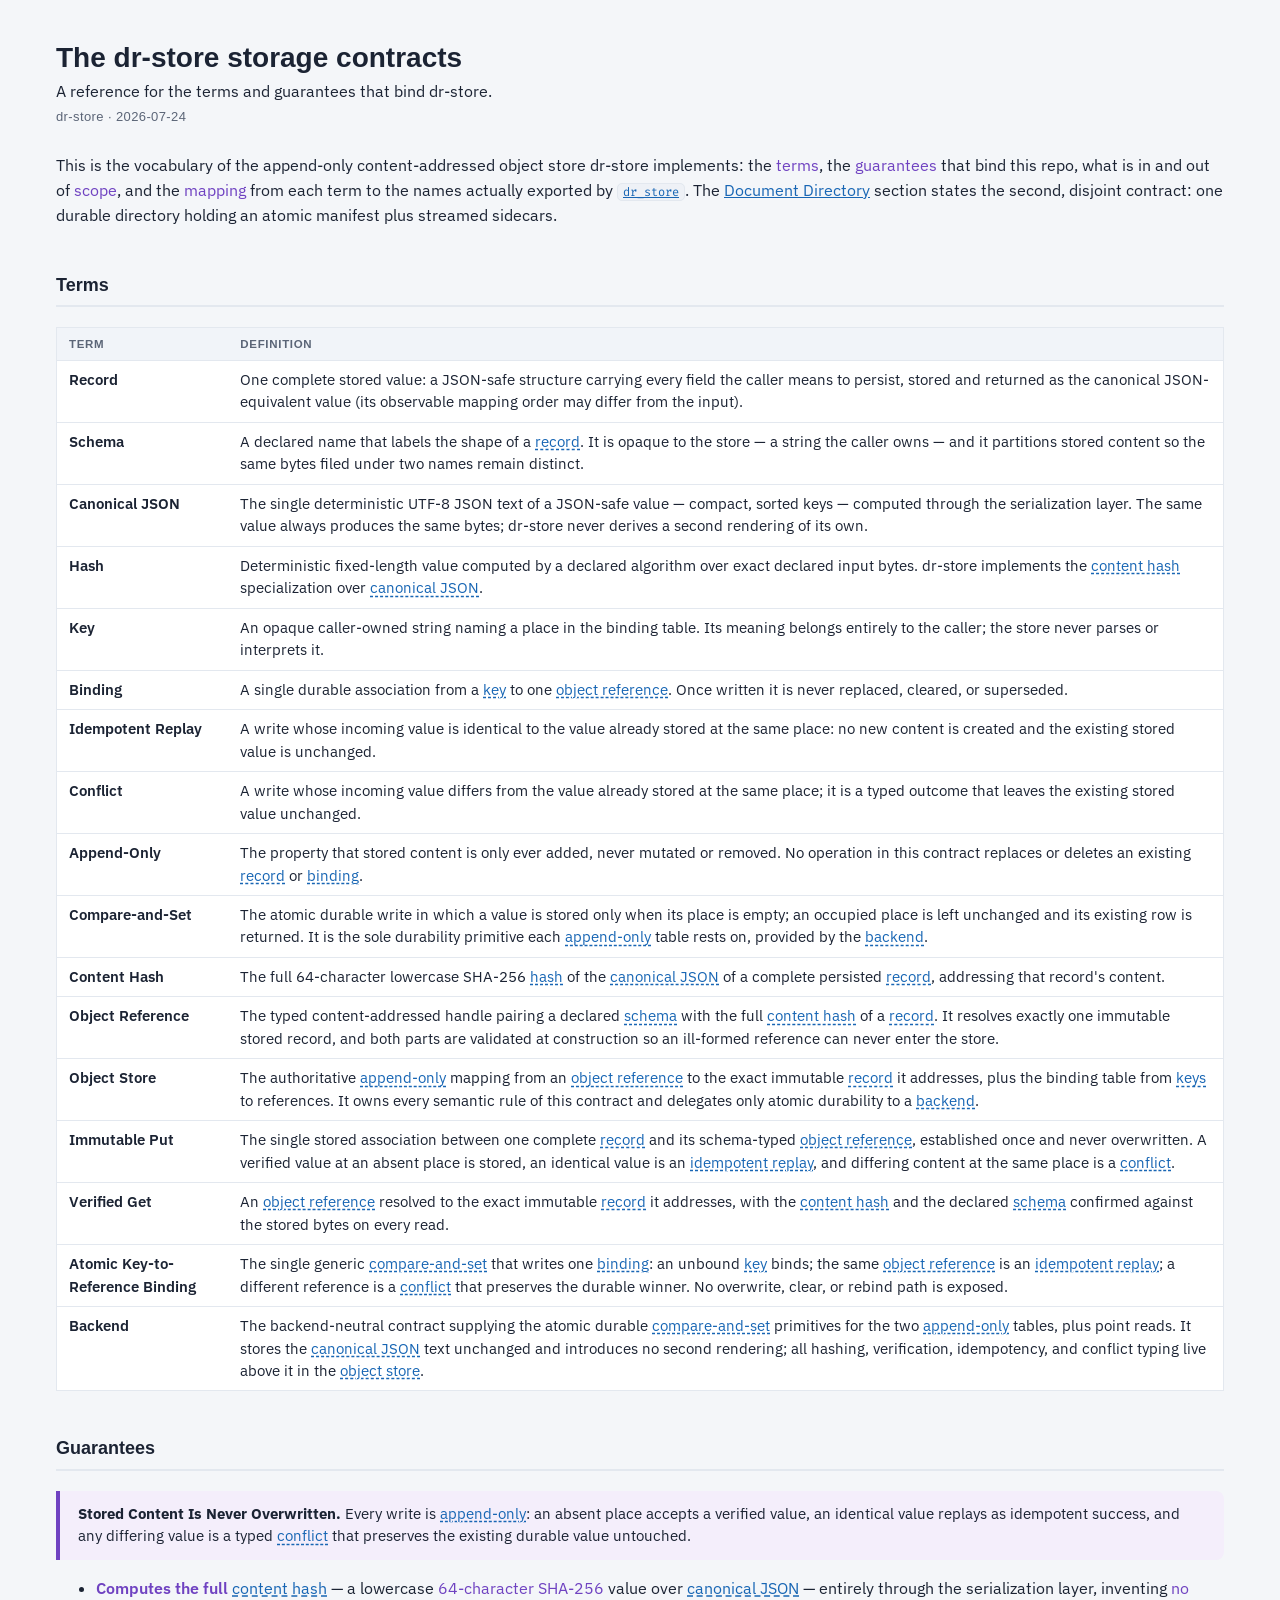
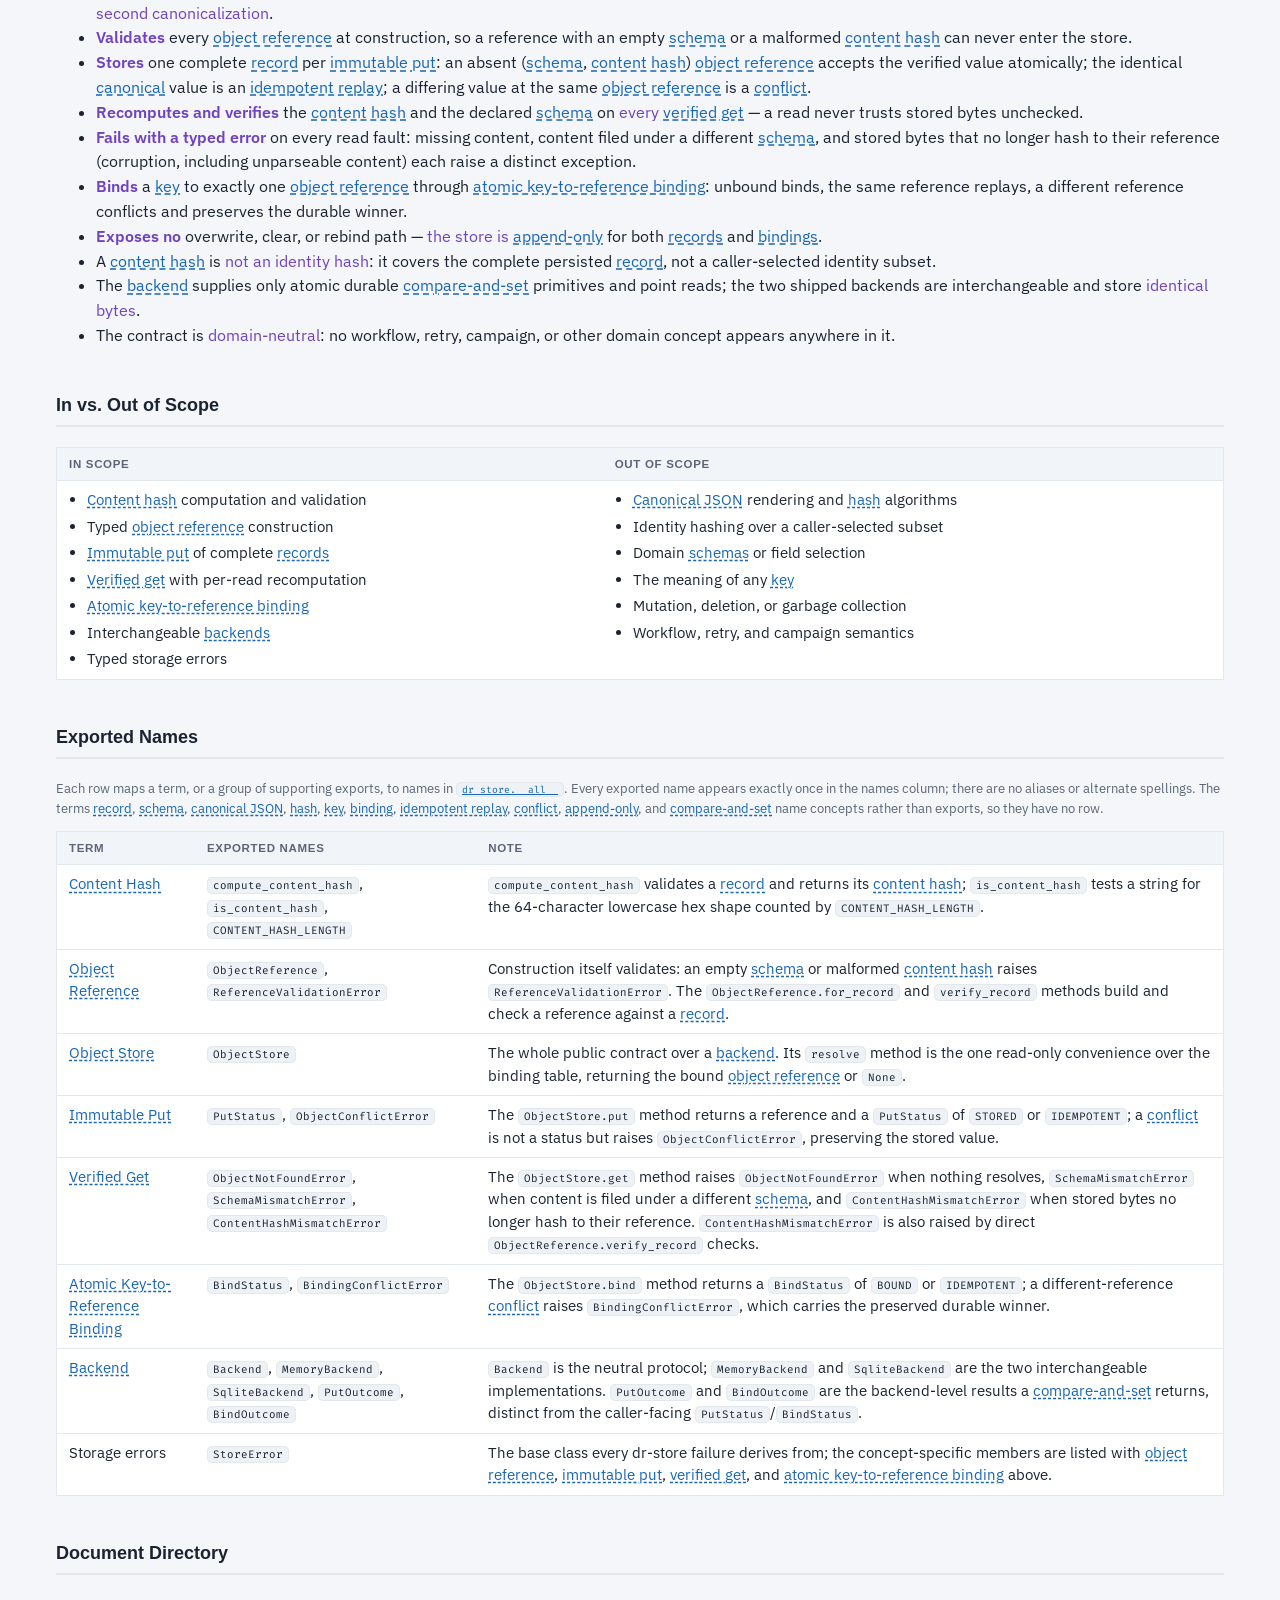
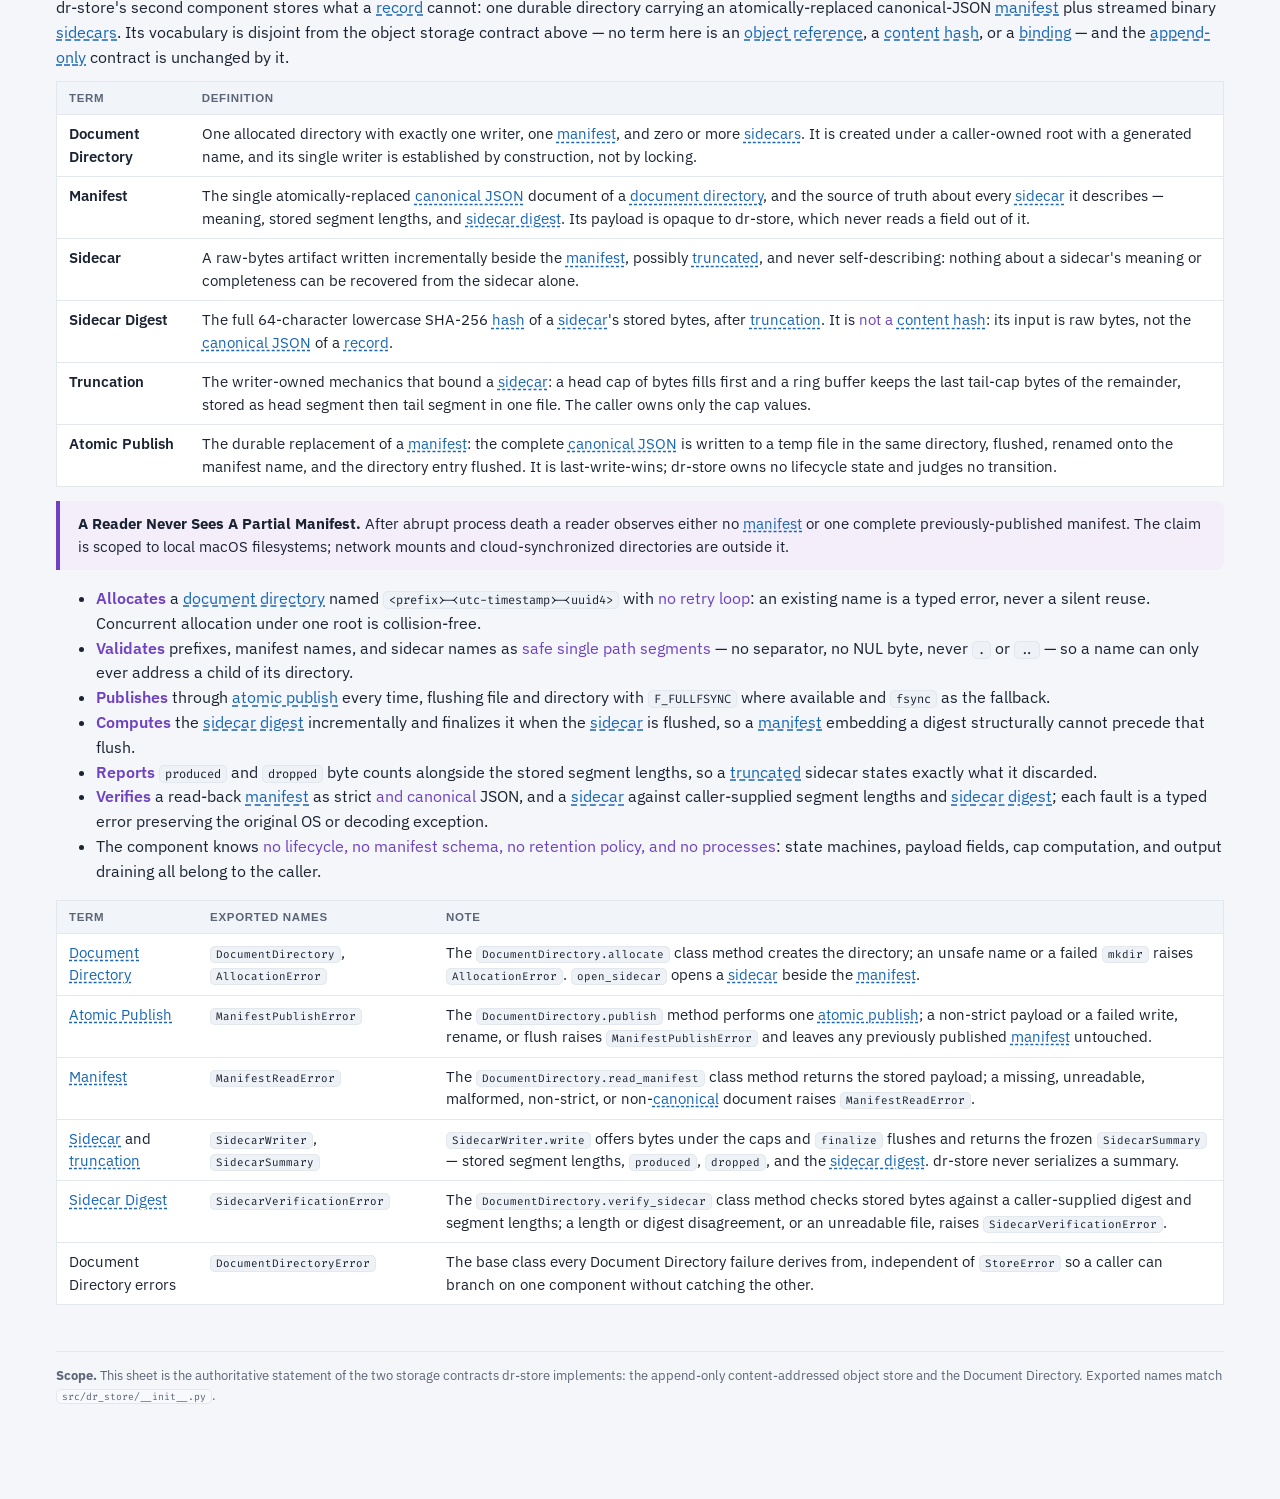
==== commit 119e8a22: "Document the Document Directory in the vocabulary sheet, README, and changelog" ====
--- a/.defs/vocab.html
+++ b/.defs/vocab.html
@@ -5,7 +5,7 @@
 <meta name="viewport" content="width=device-width, initial-scale=1">
 <link rel="icon" href="favicon.svg" type="image/svg+xml">
 <link rel="stylesheet" href="doc.css">
-<title>dr-store · The object storage contract this repo owns</title>
+<title>dr-store · The storage contracts this repo owns</title>
 <style>
   /* Page-local tokens. Purple (--anchor) = main-point accents (.key/.must);
      blue (--accent) = term links (.term-ref), matching doc.css link hue. */
@@ -21,11 +21,11 @@
 <body>
 <main class="wide">
 
-<h1>The dr-store object storage contract</h1>
+<h1>The dr-store storage contracts</h1>
 <p class="dek">A reference for the terms and guarantees that bind dr-store.</p>
 <div class="byline">dr-store · 2026-07-24</div>
 
-<p>This is the vocabulary of the append-only content-addressed object store dr-store implements: the <span class="key">terms</span>, the <span class="key">guarantees</span> that bind this repo, what is in and out of <span class="key">scope</span>, and the <span class="key">mapping</span> from each term to the names actually exported by <a href="https://github.com/danielle-rothermel/dr-store/blob/main/src/dr_store/__init__.py"><code>dr_store</code></a>.</p>
+<p>This is the vocabulary of the append-only content-addressed object store dr-store implements: the <span class="key">terms</span>, the <span class="key">guarantees</span> that bind this repo, what is in and out of <span class="key">scope</span>, and the <span class="key">mapping</span> from each term to the names actually exported by <a href="https://github.com/danielle-rothermel/dr-store/blob/main/src/dr_store/__init__.py"><code>dr_store</code></a>. The <a href="#document-directory">Document Directory</a> section states the second, disjoint contract: one durable directory holding an atomic manifest plus streamed sidecars.</p>
 
 <div class="section-head" id="terms"><h2>Terms</h2></div>
 
@@ -157,8 +157,77 @@
 </table>
 </div>
 
+<div class="section-head" id="document-directory"><h2>Document Directory</h2></div>
+
+<p>dr-store's second component stores what a <a class="term-ref" href="#term-record">record</a> cannot: one durable directory carrying an atomically-replaced canonical-JSON <a class="term-ref" href="#term-manifest">manifest</a> plus streamed binary <a class="term-ref" href="#term-sidecar">sidecars</a>. Its vocabulary is disjoint from the object storage contract above — no term here is an <a class="term-ref" href="#term-object-reference">object reference</a>, a <a class="term-ref" href="#term-content-hash">content hash</a>, or a <a class="term-ref" href="#term-binding">binding</a> — and the <a class="term-ref" href="#term-append-only">append-only</a> contract is unchanged by it.</p>
+
+<div class="table-wrap">
+<table>
+  <thead><tr><th>Term</th><th>Definition</th></tr></thead>
+  <tbody>
+    <tr><td><dfn class="term-name" id="term-document-directory">Document Directory</dfn></td><td>One allocated directory with exactly one writer, one <a class="term-ref" href="#term-manifest">manifest</a>, and zero or more <a class="term-ref" href="#term-sidecar">sidecars</a>. It is created under a caller-owned root with a generated name, and its single writer is established by construction, not by locking.</td></tr>
+    <tr><td><dfn class="term-name" id="term-manifest">Manifest</dfn></td><td>The single atomically-replaced <a class="term-ref" href="#term-canonical-json">canonical JSON</a> document of a <a class="term-ref" href="#term-document-directory">document directory</a>, and the source of truth about every <a class="term-ref" href="#term-sidecar">sidecar</a> it describes — meaning, stored segment lengths, and <a class="term-ref" href="#term-sidecar-digest">sidecar digest</a>. Its payload is opaque to dr-store, which never reads a field out of it.</td></tr>
+    <tr><td><dfn class="term-name" id="term-sidecar">Sidecar</dfn></td><td>A raw-bytes artifact written incrementally beside the <a class="term-ref" href="#term-manifest">manifest</a>, possibly <a class="term-ref" href="#term-truncation">truncated</a>, and never self-describing: nothing about a sidecar's meaning or completeness can be recovered from the sidecar alone.</td></tr>
+    <tr><td><dfn class="term-name" id="term-sidecar-digest">Sidecar Digest</dfn></td><td>The full 64-character lowercase SHA-256 <a class="term-ref" href="#term-hash">hash</a> of a <a class="term-ref" href="#term-sidecar">sidecar</a>'s stored bytes, after <a class="term-ref" href="#term-truncation">truncation</a>. It is <span class="key">not a</span> <a class="term-ref" href="#term-content-hash">content hash</a>: its input is raw bytes, not the <a class="term-ref" href="#term-canonical-json">canonical JSON</a> of a <a class="term-ref" href="#term-record">record</a>.</td></tr>
+    <tr><td><dfn class="term-name" id="term-truncation">Truncation</dfn></td><td>The writer-owned mechanics that bound a <a class="term-ref" href="#term-sidecar">sidecar</a>: a head cap of bytes fills first and a ring buffer keeps the last tail-cap bytes of the remainder, stored as head segment then tail segment in one file. The caller owns only the cap values.</td></tr>
+    <tr><td><dfn class="term-name" id="term-atomic-publish">Atomic Publish</dfn></td><td>The durable replacement of a <a class="term-ref" href="#term-manifest">manifest</a>: the complete <a class="term-ref" href="#term-canonical-json">canonical JSON</a> is written to a temp file in the same directory, flushed, renamed onto the manifest name, and the directory entry flushed. It is last-write-wins; dr-store owns no lifecycle state and judges no transition.</td></tr>
+  </tbody>
+</table>
+</div>
+
+<div class="callout">
+  <strong>A Reader Never Sees A Partial Manifest.</strong> After abrupt process death a reader observes either no <a class="term-ref" href="#term-manifest">manifest</a> or one complete previously-published manifest. The claim is scoped to local macOS filesystems; network mounts and cloud-synchronized directories are outside it.
+</div>
+<ul>
+  <li><span class="must">Allocates</span> a <a class="term-ref" href="#term-document-directory">document directory</a> named <code>&lt;prefix&gt;-&lt;utc-timestamp&gt;-&lt;uuid4&gt;</code> with <span class="key">no retry loop</span>: an existing name is a typed error, never a silent reuse. Concurrent allocation under one root is collision-free.</li>
+  <li><span class="must">Validates</span> prefixes, manifest names, and sidecar names as <span class="key">safe single path segments</span> — no separator, no NUL byte, never <code>.</code> or <code>..</code> — so a name can only ever address a child of its directory.</li>
+  <li><span class="must">Publishes</span> through <a class="term-ref" href="#term-atomic-publish">atomic publish</a> every time, flushing file and directory with <code>F_FULLFSYNC</code> where available and <code>fsync</code> as the fallback.</li>
+  <li><span class="must">Computes</span> the <a class="term-ref" href="#term-sidecar-digest">sidecar digest</a> incrementally and finalizes it when the <a class="term-ref" href="#term-sidecar">sidecar</a> is flushed, so a <a class="term-ref" href="#term-manifest">manifest</a> embedding a digest structurally cannot precede that flush.</li>
+  <li><span class="must">Reports</span> <code>produced</code> and <code>dropped</code> byte counts alongside the stored segment lengths, so a <a class="term-ref" href="#term-truncation">truncated</a> sidecar states exactly what it discarded.</li>
+  <li><span class="must">Verifies</span> a read-back <a class="term-ref" href="#term-manifest">manifest</a> as strict <span class="key">and canonical</span> JSON, and a <a class="term-ref" href="#term-sidecar">sidecar</a> against caller-supplied segment lengths and <a class="term-ref" href="#term-sidecar-digest">sidecar digest</a>; each fault is a typed error preserving the original OS or decoding exception.</li>
+  <li>The component knows <span class="key">no lifecycle, no manifest schema, no retention policy, and no processes</span>: state machines, payload fields, cap computation, and output draining all belong to the caller.</li>
+</ul>
+
+<div class="table-wrap">
+<table>
+  <thead><tr><th>Term</th><th>Exported names</th><th>Note</th></tr></thead>
+  <tbody>
+    <tr>
+      <td><a class="term-ref" href="#term-document-directory">Document Directory</a></td>
+      <td><code>DocumentDirectory</code>, <code>AllocationError</code></td>
+      <td>The <code>DocumentDirectory.allocate</code> class method creates the directory; an unsafe name or a failed <code>mkdir</code> raises <code>AllocationError</code>. <code>open_sidecar</code> opens a <a class="term-ref" href="#term-sidecar">sidecar</a> beside the <a class="term-ref" href="#term-manifest">manifest</a>.</td>
+    </tr>
+    <tr>
+      <td><a class="term-ref" href="#term-atomic-publish">Atomic Publish</a></td>
+      <td><code>ManifestPublishError</code></td>
+      <td>The <code>DocumentDirectory.publish</code> method performs one <a class="term-ref" href="#term-atomic-publish">atomic publish</a>; a non-strict payload or a failed write, rename, or flush raises <code>ManifestPublishError</code> and leaves any previously published <a class="term-ref" href="#term-manifest">manifest</a> untouched.</td>
+    </tr>
+    <tr>
+      <td><a class="term-ref" href="#term-manifest">Manifest</a></td>
+      <td><code>ManifestReadError</code></td>
+      <td>The <code>DocumentDirectory.read_manifest</code> class method returns the stored payload; a missing, unreadable, malformed, non-strict, or non-<a class="term-ref" href="#term-canonical-json">canonical</a> document raises <code>ManifestReadError</code>.</td>
+    </tr>
+    <tr>
+      <td><a class="term-ref" href="#term-sidecar">Sidecar</a> and <a class="term-ref" href="#term-truncation">truncation</a></td>
+      <td><code>SidecarWriter</code>, <code>SidecarSummary</code></td>
+      <td><code>SidecarWriter.write</code> offers bytes under the caps and <code>finalize</code> flushes and returns the frozen <code>SidecarSummary</code> — stored segment lengths, <code>produced</code>, <code>dropped</code>, and the <a class="term-ref" href="#term-sidecar-digest">sidecar digest</a>. dr-store never serializes a summary.</td>
+    </tr>
+    <tr>
+      <td><a class="term-ref" href="#term-sidecar-digest">Sidecar Digest</a></td>
+      <td><code>SidecarVerificationError</code></td>
+      <td>The <code>DocumentDirectory.verify_sidecar</code> class method checks stored bytes against a caller-supplied digest and segment lengths; a length or digest disagreement, or an unreadable file, raises <code>SidecarVerificationError</code>.</td>
+    </tr>
+    <tr>
+      <td>Document Directory errors</td>
+      <td><code>DocumentDirectoryError</code></td>
+      <td>The base class every Document Directory failure derives from, independent of <code>StoreError</code> so a caller can branch on one component without catching the other.</td>
+    </tr>
+  </tbody>
+</table>
+</div>
+
 <div class="colophon">
-  <p><strong>Scope.</strong> This sheet is the authoritative statement of the append-only content-addressed object storage contract dr-store implements. Exported names match <code>src/dr_store/__init__.py</code>.</p>
+  <p><strong>Scope.</strong> This sheet is the authoritative statement of the two storage contracts dr-store implements: the append-only content-addressed object store and the Document Directory. Exported names match <code>src/dr_store/__init__.py</code>.</p>
 </div>
 
 </main>
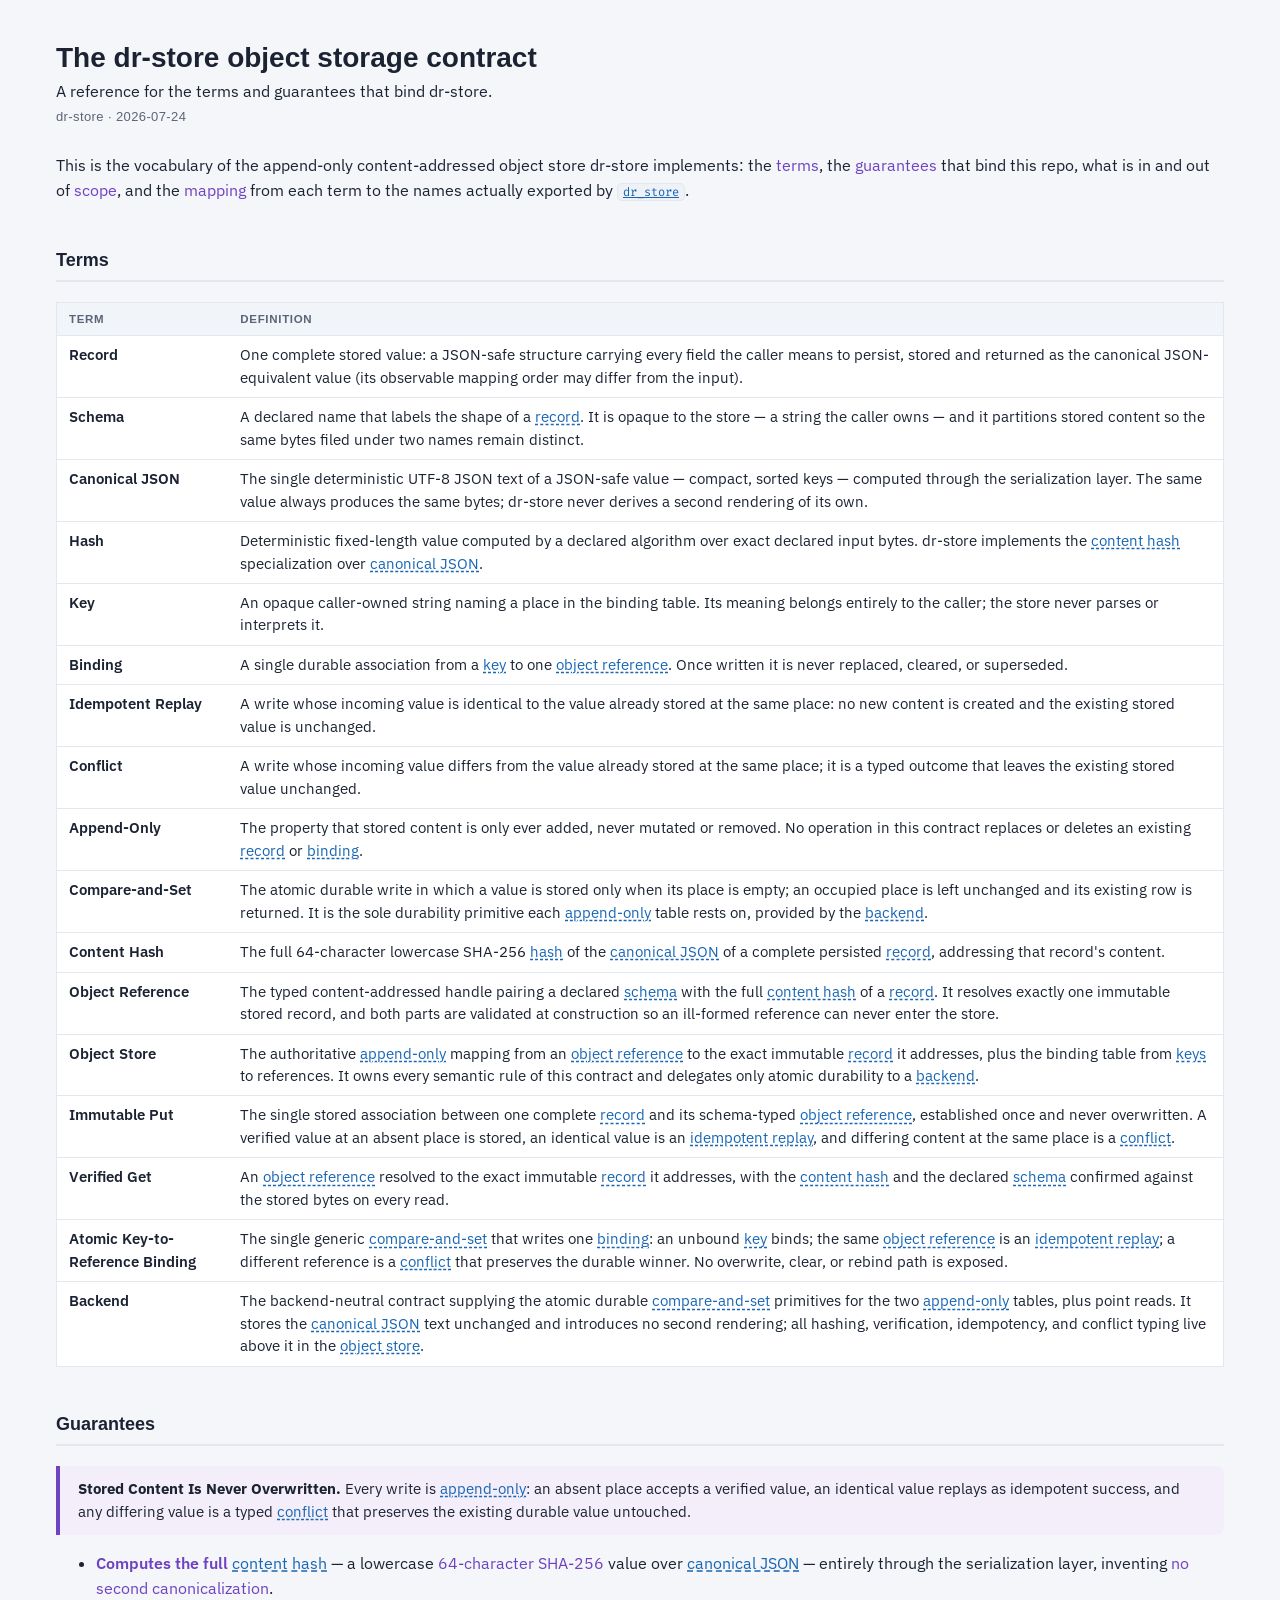
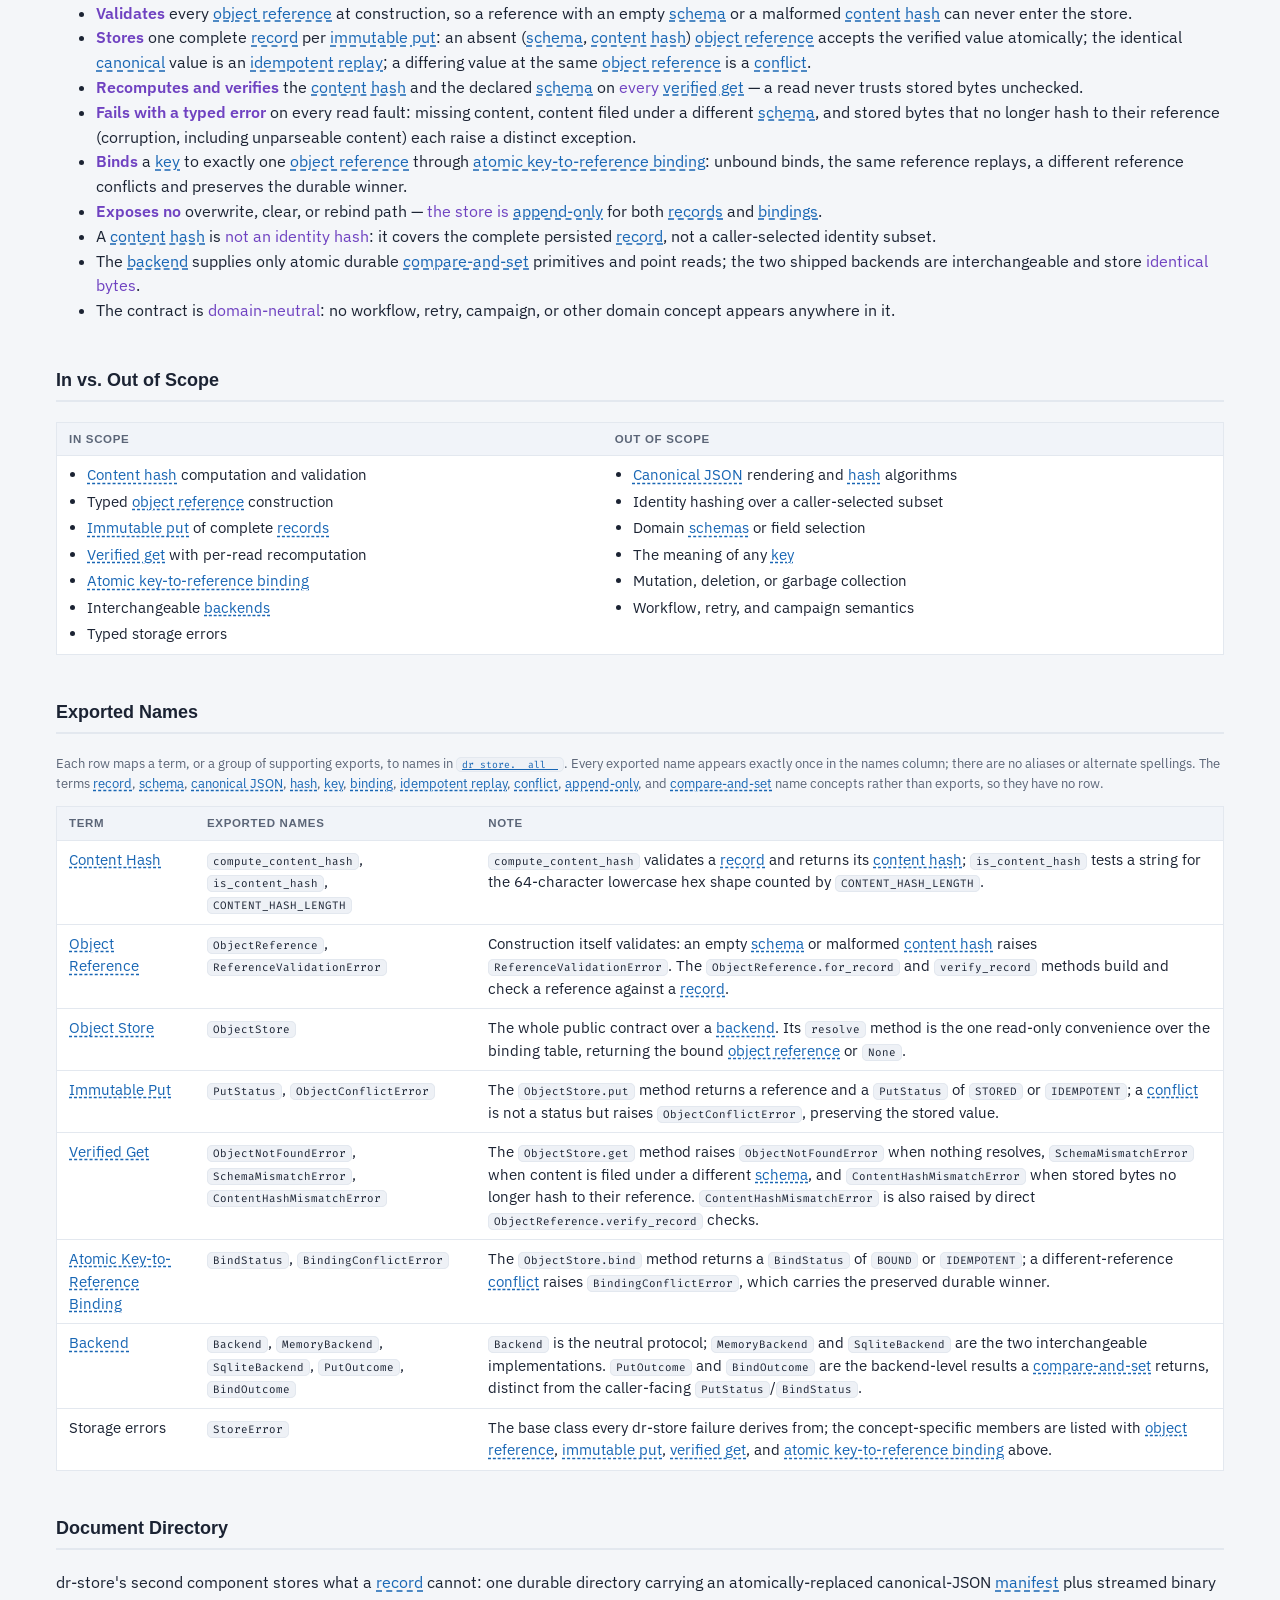
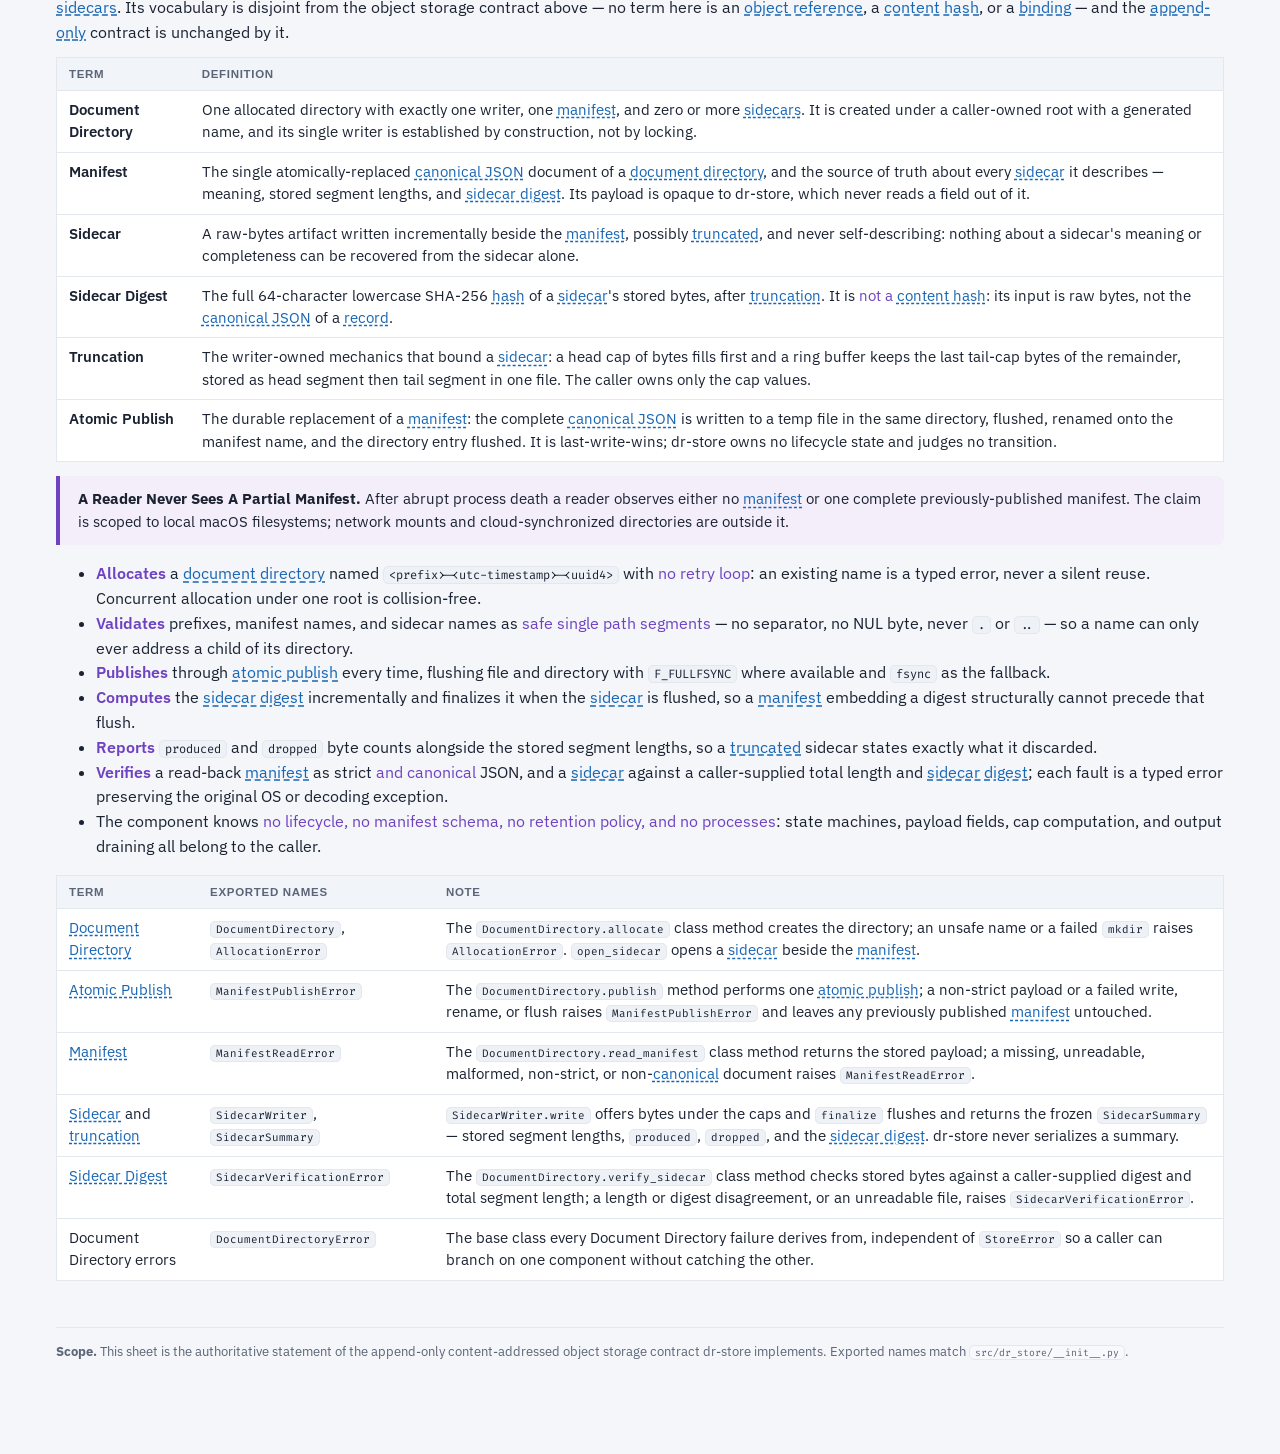
==== commit e27ebd93: "Correct the Document Directory to its design doc: portable import, typed sidecar faults, reserved na" ====
--- a/.defs/vocab.html
+++ b/.defs/vocab.html
@@ -5,7 +5,7 @@
 <meta name="viewport" content="width=device-width, initial-scale=1">
 <link rel="icon" href="favicon.svg" type="image/svg+xml">
 <link rel="stylesheet" href="doc.css">
-<title>dr-store · The storage contracts this repo owns</title>
+<title>dr-store · The object storage contract this repo owns</title>
 <style>
   /* Page-local tokens. Purple (--anchor) = main-point accents (.key/.must);
      blue (--accent) = term links (.term-ref), matching doc.css link hue. */
@@ -21,11 +21,11 @@
 <body>
 <main class="wide">
 
-<h1>The dr-store storage contracts</h1>
+<h1>The dr-store object storage contract</h1>
 <p class="dek">A reference for the terms and guarantees that bind dr-store.</p>
 <div class="byline">dr-store · 2026-07-24</div>
 
-<p>This is the vocabulary of the append-only content-addressed object store dr-store implements: the <span class="key">terms</span>, the <span class="key">guarantees</span> that bind this repo, what is in and out of <span class="key">scope</span>, and the <span class="key">mapping</span> from each term to the names actually exported by <a href="https://github.com/danielle-rothermel/dr-store/blob/main/src/dr_store/__init__.py"><code>dr_store</code></a>. The <a href="#document-directory">Document Directory</a> section states the second, disjoint contract: one durable directory holding an atomic manifest plus streamed sidecars.</p>
+<p>This is the vocabulary of the append-only content-addressed object store dr-store implements: the <span class="key">terms</span>, the <span class="key">guarantees</span> that bind this repo, what is in and out of <span class="key">scope</span>, and the <span class="key">mapping</span> from each term to the names actually exported by <a href="https://github.com/danielle-rothermel/dr-store/blob/main/src/dr_store/__init__.py"><code>dr_store</code></a>.</p>
 
 <div class="section-head" id="terms"><h2>Terms</h2></div>
 
@@ -184,7 +184,7 @@
   <li><span class="must">Publishes</span> through <a class="term-ref" href="#term-atomic-publish">atomic publish</a> every time, flushing file and directory with <code>F_FULLFSYNC</code> where available and <code>fsync</code> as the fallback.</li>
   <li><span class="must">Computes</span> the <a class="term-ref" href="#term-sidecar-digest">sidecar digest</a> incrementally and finalizes it when the <a class="term-ref" href="#term-sidecar">sidecar</a> is flushed, so a <a class="term-ref" href="#term-manifest">manifest</a> embedding a digest structurally cannot precede that flush.</li>
   <li><span class="must">Reports</span> <code>produced</code> and <code>dropped</code> byte counts alongside the stored segment lengths, so a <a class="term-ref" href="#term-truncation">truncated</a> sidecar states exactly what it discarded.</li>
-  <li><span class="must">Verifies</span> a read-back <a class="term-ref" href="#term-manifest">manifest</a> as strict <span class="key">and canonical</span> JSON, and a <a class="term-ref" href="#term-sidecar">sidecar</a> against caller-supplied segment lengths and <a class="term-ref" href="#term-sidecar-digest">sidecar digest</a>; each fault is a typed error preserving the original OS or decoding exception.</li>
+  <li><span class="must">Verifies</span> a read-back <a class="term-ref" href="#term-manifest">manifest</a> as strict <span class="key">and canonical</span> JSON, and a <a class="term-ref" href="#term-sidecar">sidecar</a> against a caller-supplied total length and <a class="term-ref" href="#term-sidecar-digest">sidecar digest</a>; each fault is a typed error preserving the original OS or decoding exception.</li>
   <li>The component knows <span class="key">no lifecycle, no manifest schema, no retention policy, and no processes</span>: state machines, payload fields, cap computation, and output draining all belong to the caller.</li>
 </ul>
 
@@ -215,7 +215,7 @@
     <tr>
       <td><a class="term-ref" href="#term-sidecar-digest">Sidecar Digest</a></td>
       <td><code>SidecarVerificationError</code></td>
-      <td>The <code>DocumentDirectory.verify_sidecar</code> class method checks stored bytes against a caller-supplied digest and segment lengths; a length or digest disagreement, or an unreadable file, raises <code>SidecarVerificationError</code>.</td>
+      <td>The <code>DocumentDirectory.verify_sidecar</code> class method checks stored bytes against a caller-supplied digest and total segment length; a length or digest disagreement, or an unreadable file, raises <code>SidecarVerificationError</code>.</td>
     </tr>
     <tr>
       <td>Document Directory errors</td>
@@ -227,7 +227,7 @@
 </div>
 
 <div class="colophon">
-  <p><strong>Scope.</strong> This sheet is the authoritative statement of the two storage contracts dr-store implements: the append-only content-addressed object store and the Document Directory. Exported names match <code>src/dr_store/__init__.py</code>.</p>
+  <p><strong>Scope.</strong> This sheet is the authoritative statement of the append-only content-addressed object storage contract dr-store implements. Exported names match <code>src/dr_store/__init__.py</code>.</p>
 </div>
 
 </main>
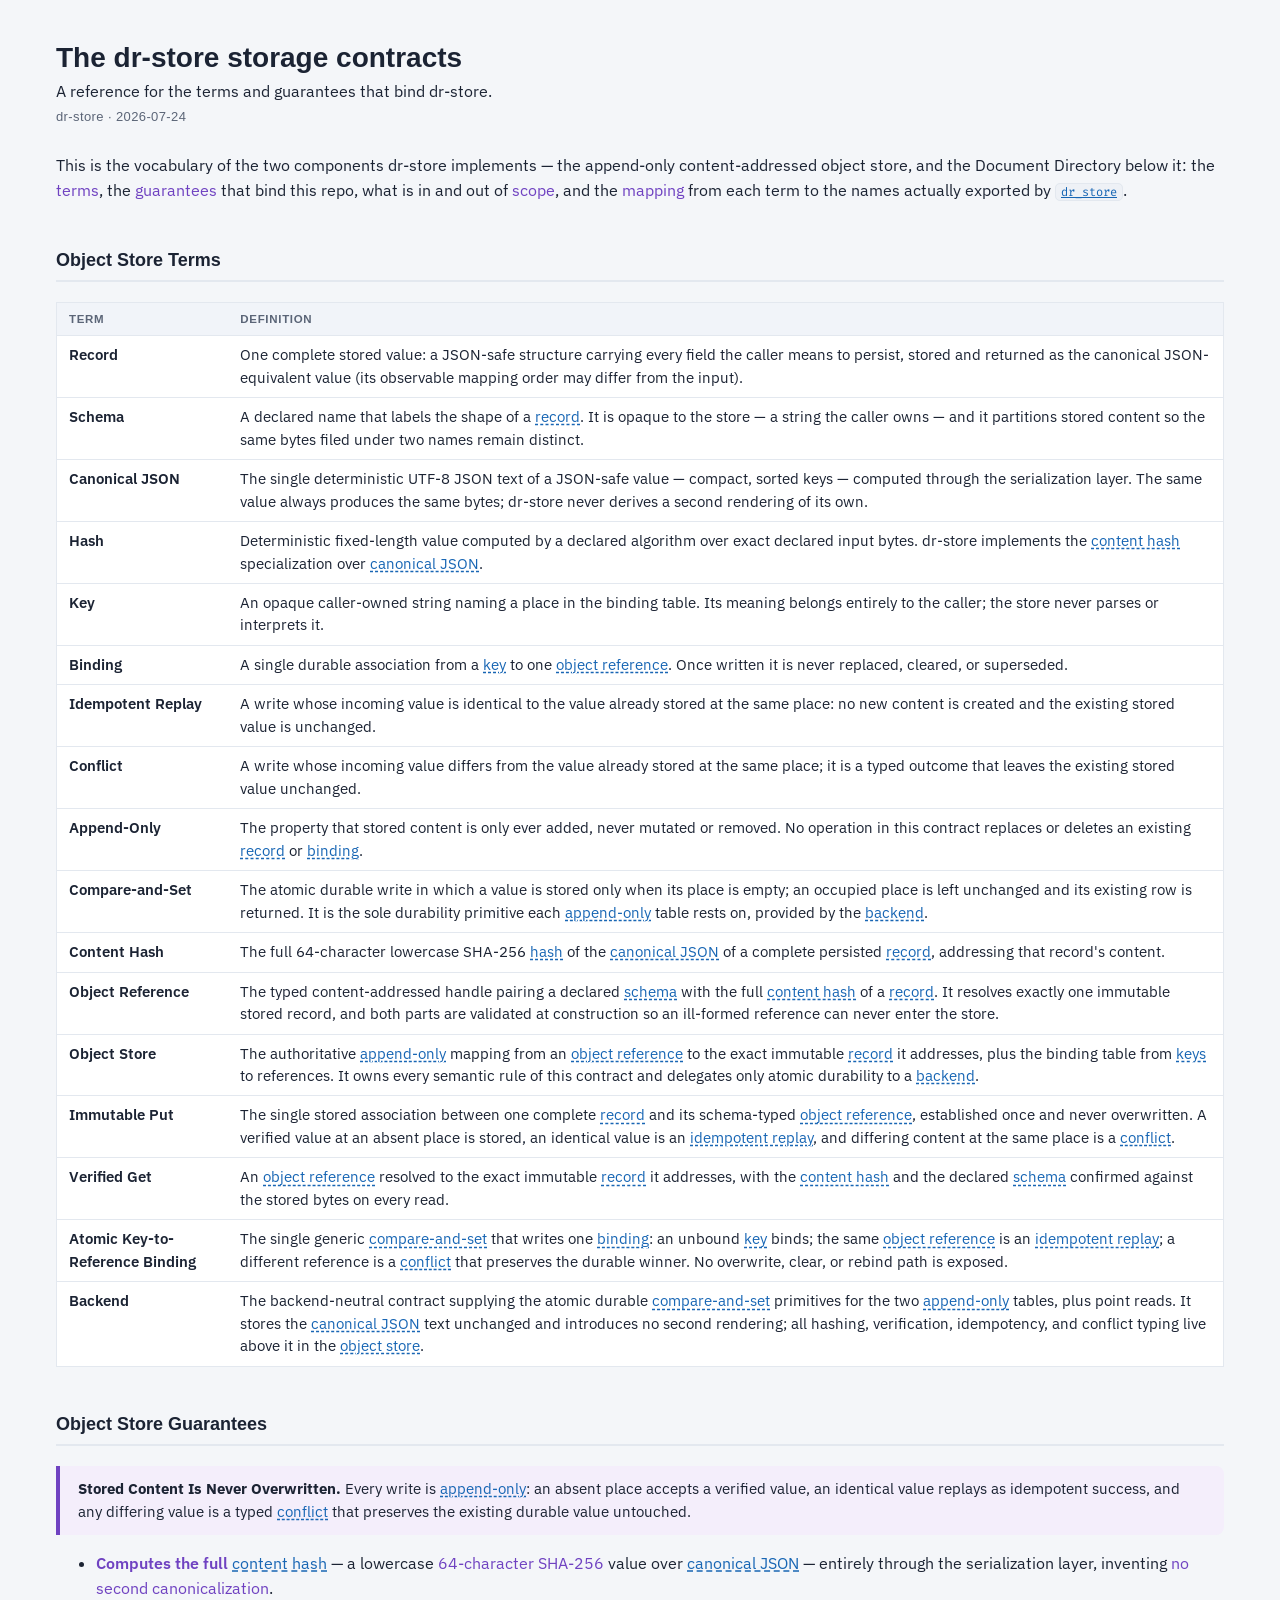
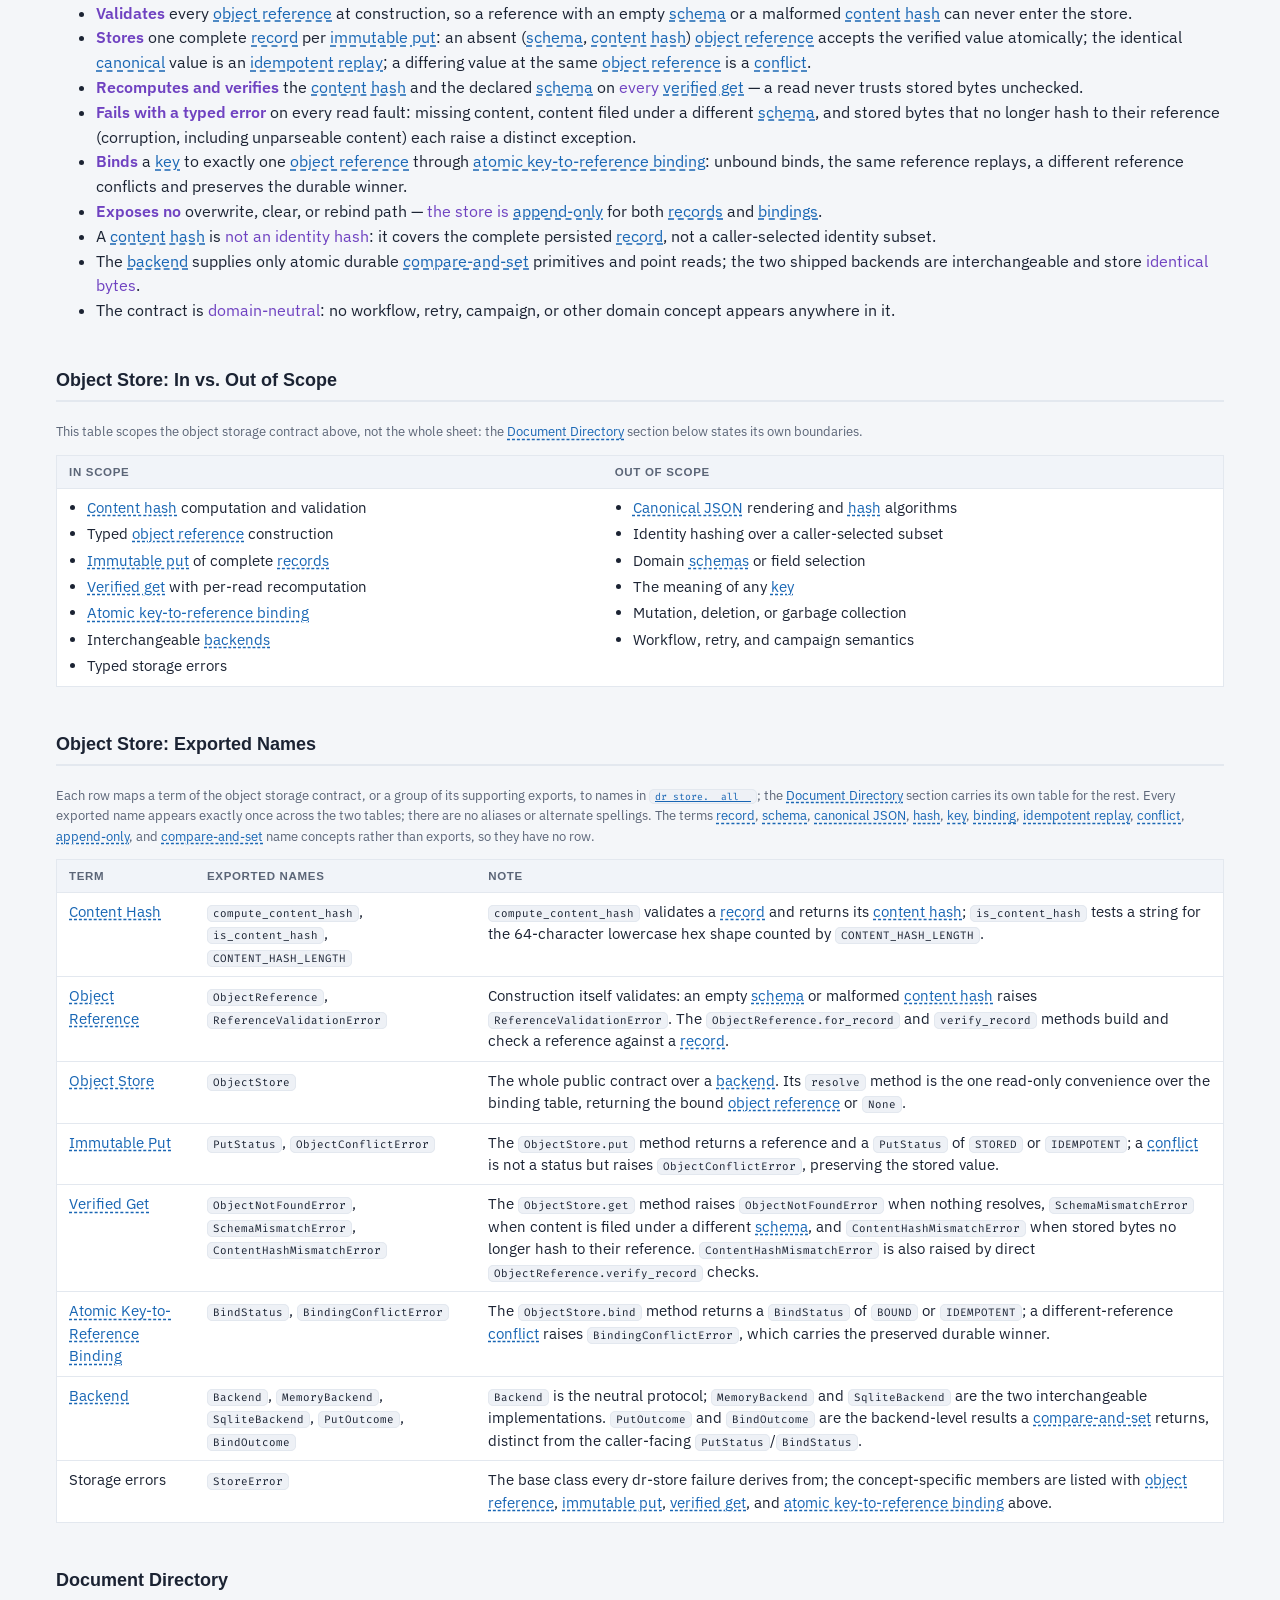
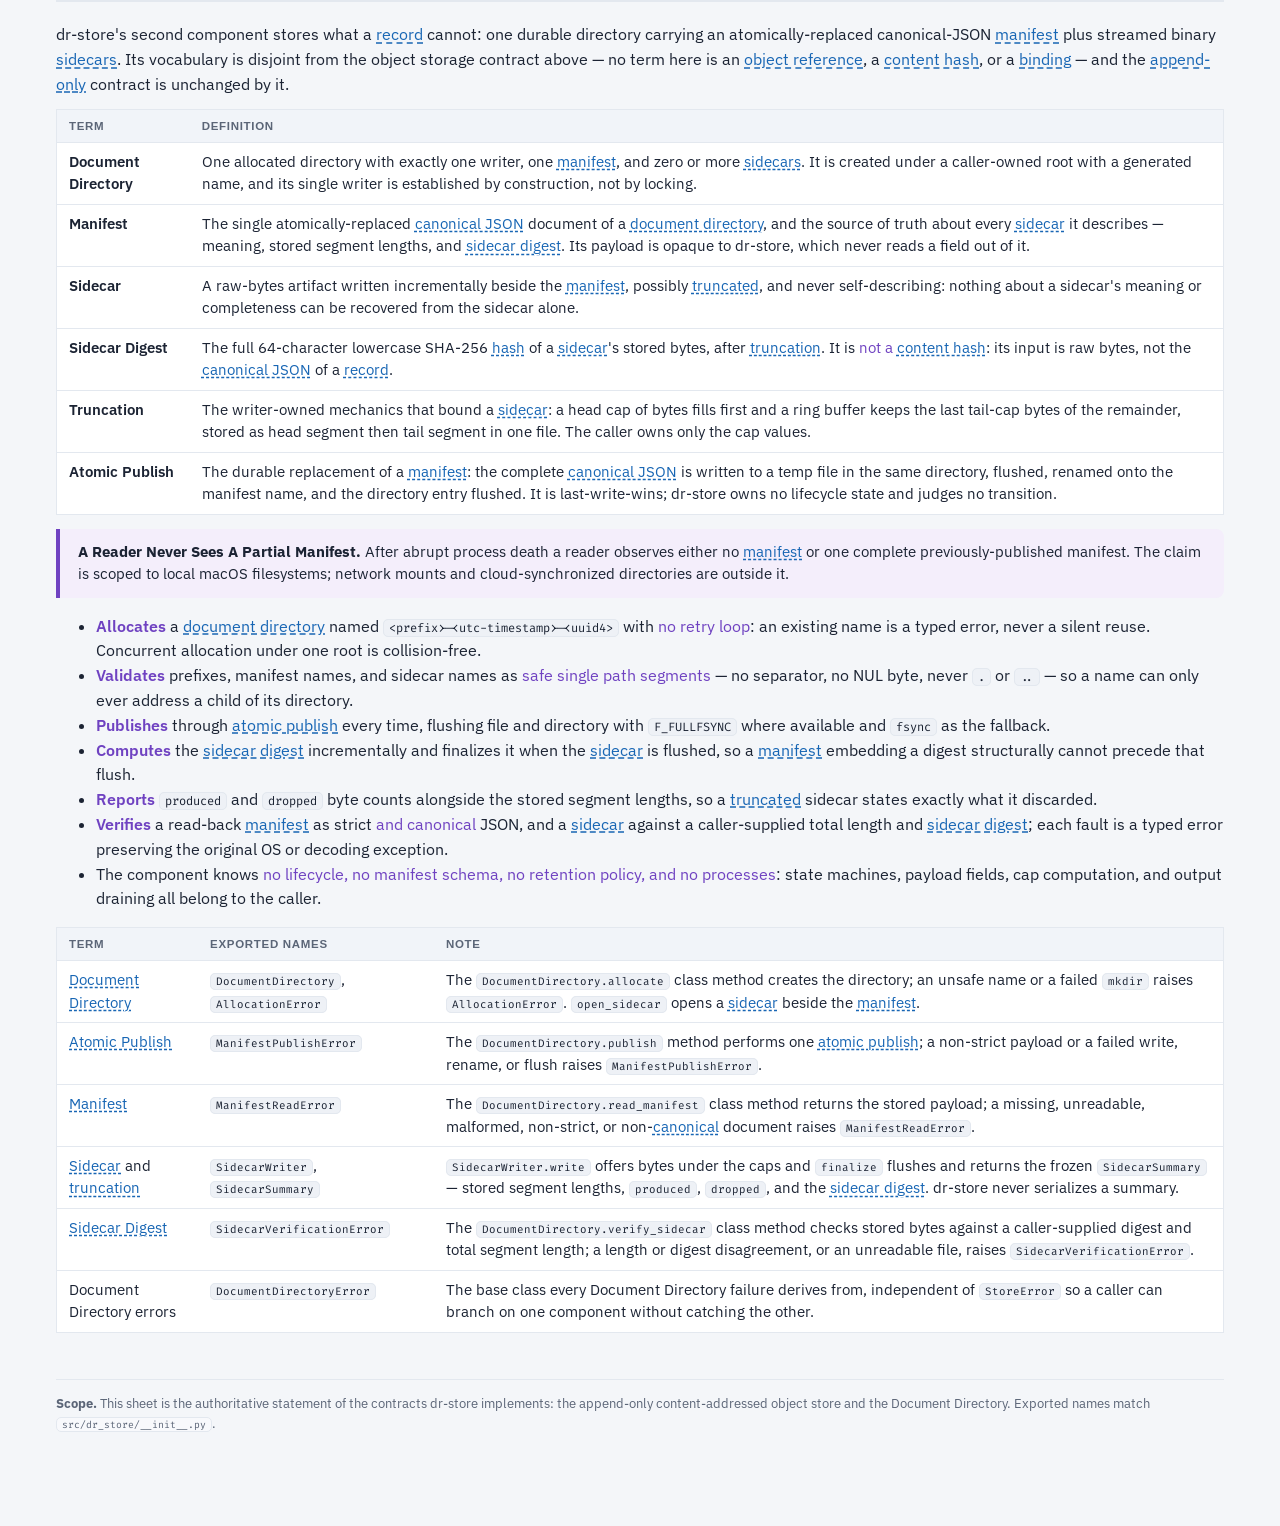
==== commit 31ca1075: "Correct Document Directory divergences: truthful claims, plain constructor, case-insensitive reserve" ====
--- a/.defs/vocab.html
+++ b/.defs/vocab.html
@@ -5,7 +5,7 @@
 <meta name="viewport" content="width=device-width, initial-scale=1">
 <link rel="icon" href="favicon.svg" type="image/svg+xml">
 <link rel="stylesheet" href="doc.css">
-<title>dr-store · The object storage contract this repo owns</title>
+<title>dr-store · The storage contracts this repo owns</title>
 <style>
   /* Page-local tokens. Purple (--anchor) = main-point accents (.key/.must);
      blue (--accent) = term links (.term-ref), matching doc.css link hue. */
@@ -21,13 +21,13 @@
 <body>
 <main class="wide">
 
-<h1>The dr-store object storage contract</h1>
+<h1>The dr-store storage contracts</h1>
 <p class="dek">A reference for the terms and guarantees that bind dr-store.</p>
 <div class="byline">dr-store · 2026-07-24</div>
 
-<p>This is the vocabulary of the append-only content-addressed object store dr-store implements: the <span class="key">terms</span>, the <span class="key">guarantees</span> that bind this repo, what is in and out of <span class="key">scope</span>, and the <span class="key">mapping</span> from each term to the names actually exported by <a href="https://github.com/danielle-rothermel/dr-store/blob/main/src/dr_store/__init__.py"><code>dr_store</code></a>.</p>
-
-<div class="section-head" id="terms"><h2>Terms</h2></div>
+<p>This is the vocabulary of the two components dr-store implements — the append-only content-addressed object store, and the Document Directory below it: the <span class="key">terms</span>, the <span class="key">guarantees</span> that bind this repo, what is in and out of <span class="key">scope</span>, and the <span class="key">mapping</span> from each term to the names actually exported by <a href="https://github.com/danielle-rothermel/dr-store/blob/main/src/dr_store/__init__.py"><code>dr_store</code></a>.</p>
+
+<div class="section-head" id="terms"><h2>Object Store Terms</h2></div>
 
 <div class="table-wrap">
 <table>
@@ -54,7 +54,7 @@
 </table>
 </div>
 
-<div class="section-head" id="guarantees"><h2>Guarantees</h2></div>
+<div class="section-head" id="guarantees"><h2>Object Store Guarantees</h2></div>
 
 <div class="callout">
   <strong>Stored Content Is Never Overwritten.</strong> Every write is <a class="term-ref" href="#term-append-only">append-only</a>: an absent place accepts a verified value, an identical value replays as idempotent success, and any differing value is a typed <a class="term-ref" href="#term-conflict">conflict</a> that preserves the existing durable value untouched.
@@ -72,7 +72,9 @@
   <li>The contract is <span class="key">domain-neutral</span>: no workflow, retry, campaign, or other domain concept appears anywhere in it.</li>
 </ul>
 
-<div class="section-head" id="scope"><h2>In vs. Out of Scope</h2></div>
+<div class="section-head" id="scope"><h2>Object Store: In vs. Out of Scope</h2></div>
+
+<p class="aside">This table scopes the object storage contract above, not the whole sheet: the <a class="term-ref" href="#term-document-directory">Document Directory</a> section below states its own boundaries.</p>
 
 <div class="table-wrap">
 <table>
@@ -105,9 +107,9 @@
 </table>
 </div>
 
-<div class="section-head" id="exported-names"><h2>Exported Names</h2></div>
-
-<p class="aside">Each row maps a term, or a group of supporting exports, to names in <a href="https://github.com/danielle-rothermel/dr-store/blob/main/src/dr_store/__init__.py"><code>dr_store.__all__</code></a>. Every exported name appears exactly once in the names column; there are no aliases or alternate spellings. The terms <a class="term-ref" href="#term-record">record</a>, <a class="term-ref" href="#term-schema">schema</a>, <a class="term-ref" href="#term-canonical-json">canonical JSON</a>, <a class="term-ref" href="#term-hash">hash</a>, <a class="term-ref" href="#term-key">key</a>, <a class="term-ref" href="#term-binding">binding</a>, <a class="term-ref" href="#term-idempotent-replay">idempotent replay</a>, <a class="term-ref" href="#term-conflict">conflict</a>, <a class="term-ref" href="#term-append-only">append-only</a>, and <a class="term-ref" href="#term-compare-and-set">compare-and-set</a> name concepts rather than exports, so they have no row.</p>
+<div class="section-head" id="exported-names"><h2>Object Store: Exported Names</h2></div>
+
+<p class="aside">Each row maps a term of the object storage contract, or a group of its supporting exports, to names in <a href="https://github.com/danielle-rothermel/dr-store/blob/main/src/dr_store/__init__.py"><code>dr_store.__all__</code></a>; the <a class="term-ref" href="#term-document-directory">Document Directory</a> section carries its own table for the rest. Every exported name appears exactly once across the two tables; there are no aliases or alternate spellings. The terms <a class="term-ref" href="#term-record">record</a>, <a class="term-ref" href="#term-schema">schema</a>, <a class="term-ref" href="#term-canonical-json">canonical JSON</a>, <a class="term-ref" href="#term-hash">hash</a>, <a class="term-ref" href="#term-key">key</a>, <a class="term-ref" href="#term-binding">binding</a>, <a class="term-ref" href="#term-idempotent-replay">idempotent replay</a>, <a class="term-ref" href="#term-conflict">conflict</a>, <a class="term-ref" href="#term-append-only">append-only</a>, and <a class="term-ref" href="#term-compare-and-set">compare-and-set</a> name concepts rather than exports, so they have no row.</p>
 
 <div class="table-wrap">
 <table>
@@ -200,7 +202,7 @@
     <tr>
       <td><a class="term-ref" href="#term-atomic-publish">Atomic Publish</a></td>
       <td><code>ManifestPublishError</code></td>
-      <td>The <code>DocumentDirectory.publish</code> method performs one <a class="term-ref" href="#term-atomic-publish">atomic publish</a>; a non-strict payload or a failed write, rename, or flush raises <code>ManifestPublishError</code> and leaves any previously published <a class="term-ref" href="#term-manifest">manifest</a> untouched.</td>
+      <td>The <code>DocumentDirectory.publish</code> method performs one <a class="term-ref" href="#term-atomic-publish">atomic publish</a>; a non-strict payload or a failed write, rename, or flush raises <code>ManifestPublishError</code>.</td>
     </tr>
     <tr>
       <td><a class="term-ref" href="#term-manifest">Manifest</a></td>
@@ -227,7 +229,7 @@
 </div>
 
 <div class="colophon">
-  <p><strong>Scope.</strong> This sheet is the authoritative statement of the append-only content-addressed object storage contract dr-store implements. Exported names match <code>src/dr_store/__init__.py</code>.</p>
+  <p><strong>Scope.</strong> This sheet is the authoritative statement of the contracts dr-store implements: the append-only content-addressed object store and the Document Directory. Exported names match <code>src/dr_store/__init__.py</code>.</p>
 </div>
 
 </main>
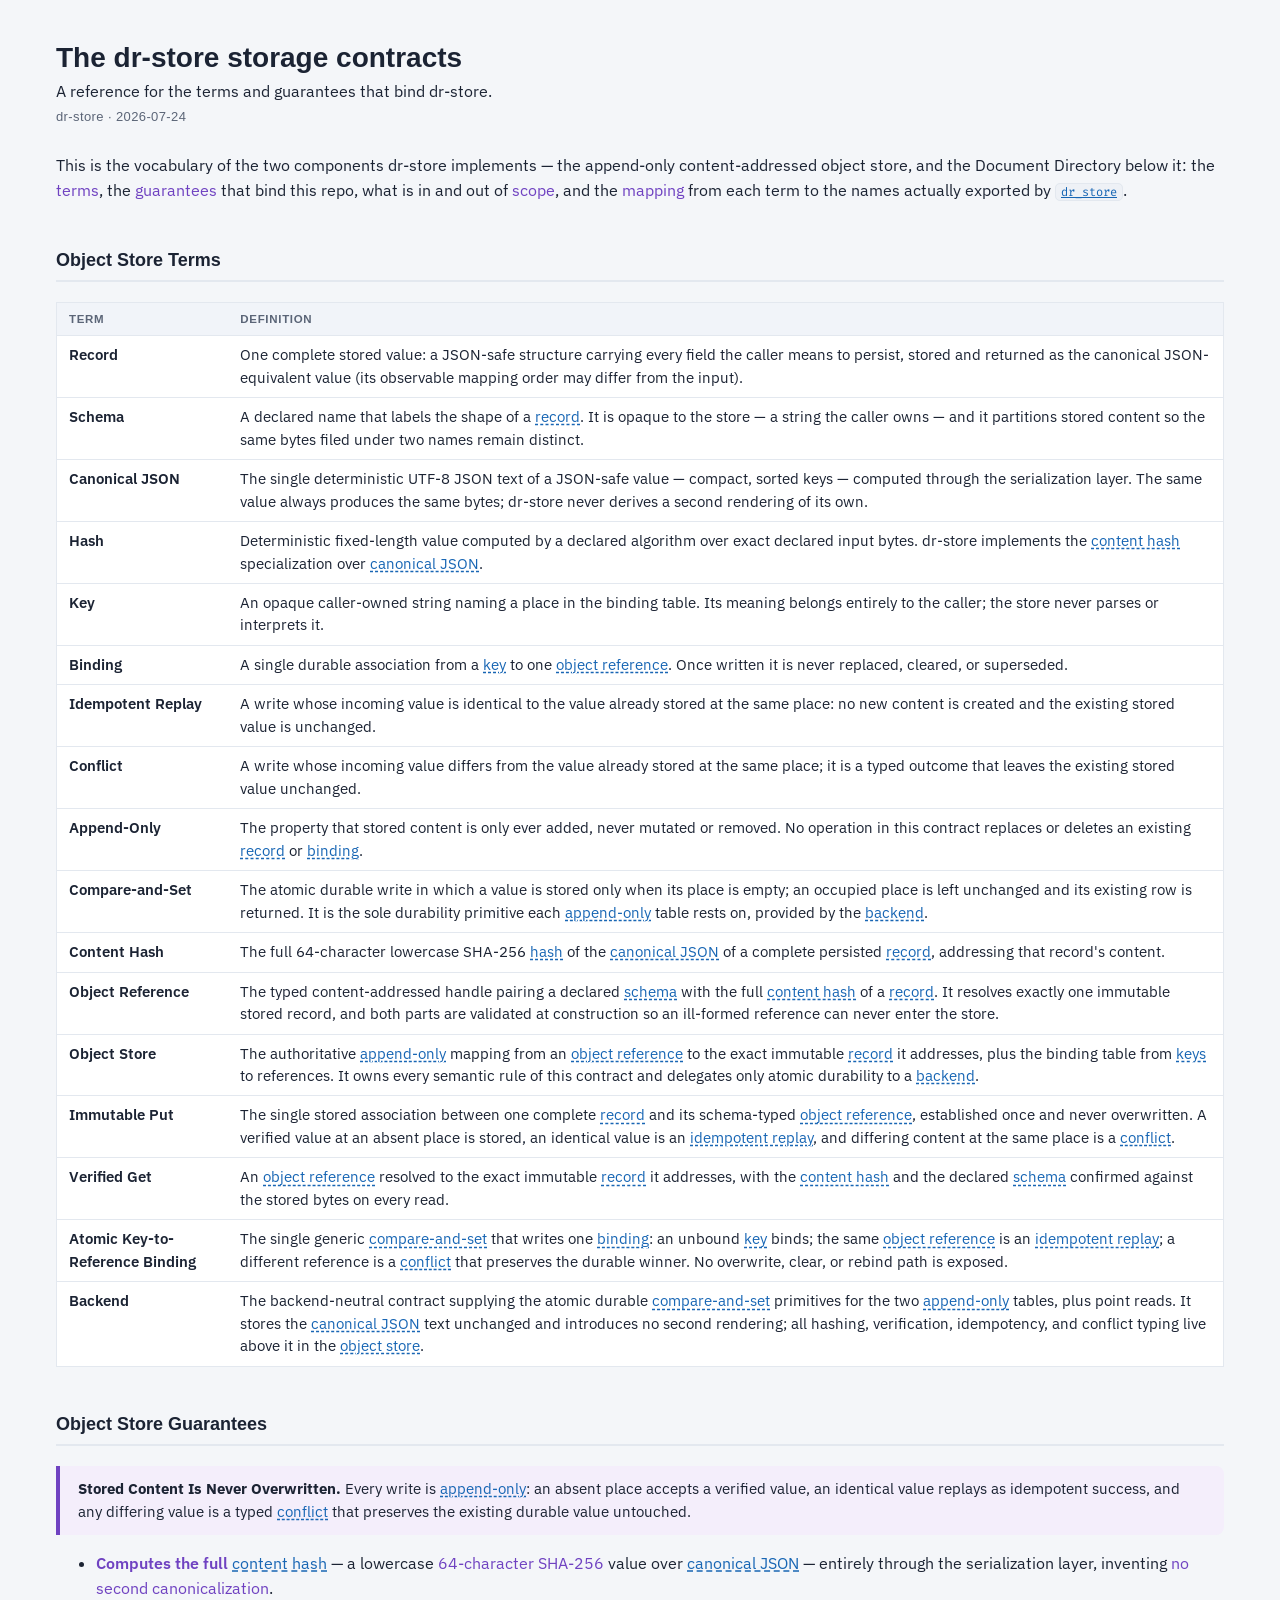
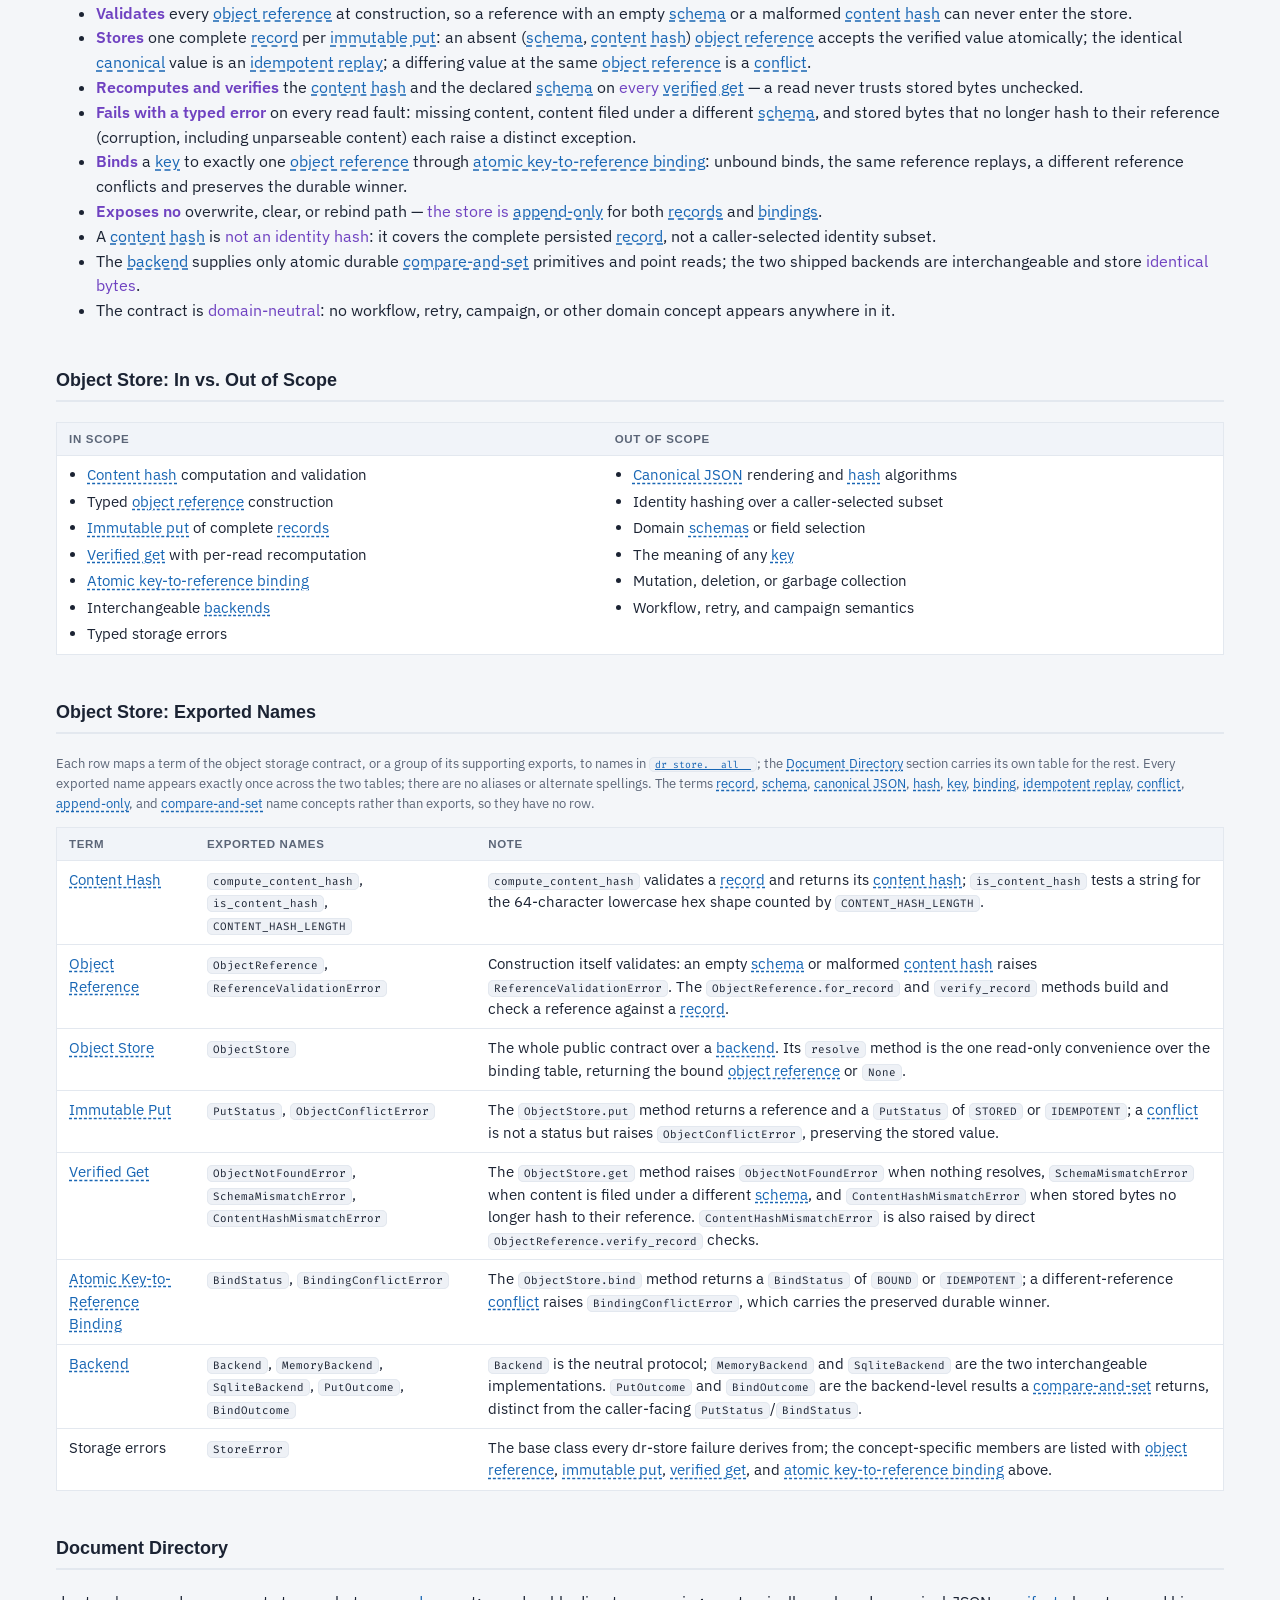
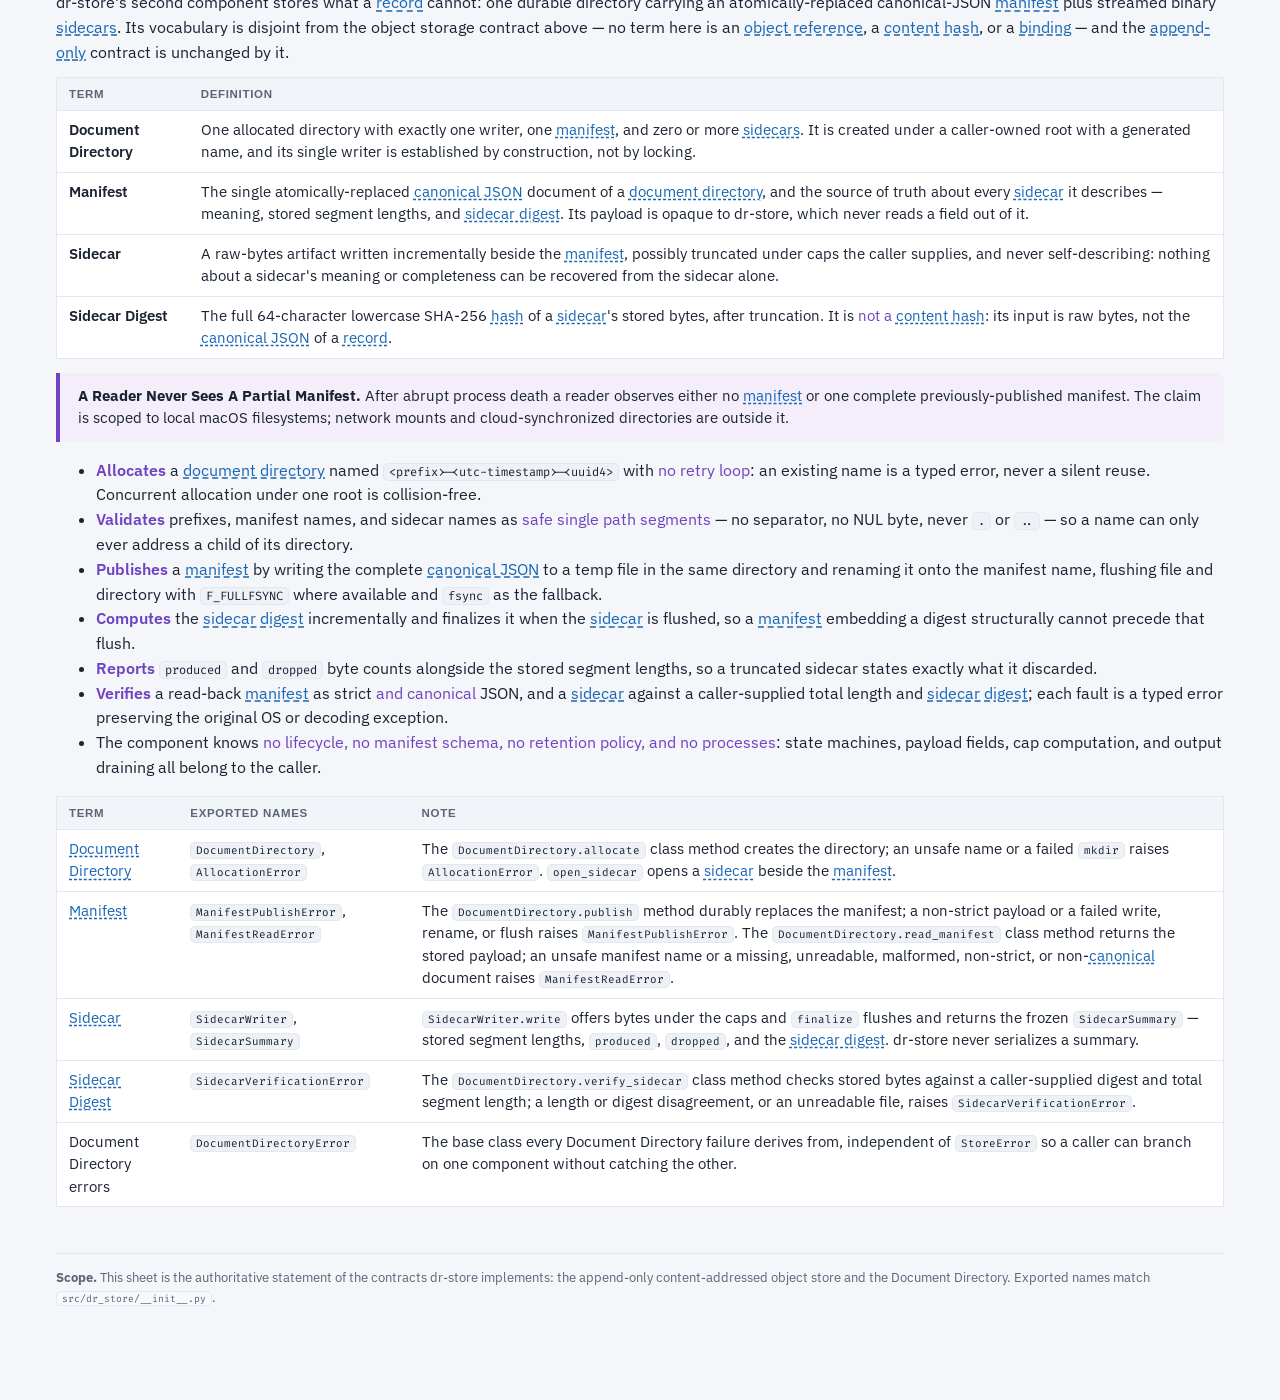
==== commit 1722a08e: "Narrow the Document Directory to its doc: drop reserved-name and coined-term surface, truthful cap a" ====
--- a/.defs/vocab.html
+++ b/.defs/vocab.html
@@ -74,7 +74,6 @@
 
 <div class="section-head" id="scope"><h2>Object Store: In vs. Out of Scope</h2></div>
 
-<p class="aside">This table scopes the object storage contract above, not the whole sheet: the <a class="term-ref" href="#term-document-directory">Document Directory</a> section below states its own boundaries.</p>
 
 <div class="table-wrap">
 <table>
@@ -169,10 +168,8 @@
   <tbody>
     <tr><td><dfn class="term-name" id="term-document-directory">Document Directory</dfn></td><td>One allocated directory with exactly one writer, one <a class="term-ref" href="#term-manifest">manifest</a>, and zero or more <a class="term-ref" href="#term-sidecar">sidecars</a>. It is created under a caller-owned root with a generated name, and its single writer is established by construction, not by locking.</td></tr>
     <tr><td><dfn class="term-name" id="term-manifest">Manifest</dfn></td><td>The single atomically-replaced <a class="term-ref" href="#term-canonical-json">canonical JSON</a> document of a <a class="term-ref" href="#term-document-directory">document directory</a>, and the source of truth about every <a class="term-ref" href="#term-sidecar">sidecar</a> it describes — meaning, stored segment lengths, and <a class="term-ref" href="#term-sidecar-digest">sidecar digest</a>. Its payload is opaque to dr-store, which never reads a field out of it.</td></tr>
-    <tr><td><dfn class="term-name" id="term-sidecar">Sidecar</dfn></td><td>A raw-bytes artifact written incrementally beside the <a class="term-ref" href="#term-manifest">manifest</a>, possibly <a class="term-ref" href="#term-truncation">truncated</a>, and never self-describing: nothing about a sidecar's meaning or completeness can be recovered from the sidecar alone.</td></tr>
-    <tr><td><dfn class="term-name" id="term-sidecar-digest">Sidecar Digest</dfn></td><td>The full 64-character lowercase SHA-256 <a class="term-ref" href="#term-hash">hash</a> of a <a class="term-ref" href="#term-sidecar">sidecar</a>'s stored bytes, after <a class="term-ref" href="#term-truncation">truncation</a>. It is <span class="key">not a</span> <a class="term-ref" href="#term-content-hash">content hash</a>: its input is raw bytes, not the <a class="term-ref" href="#term-canonical-json">canonical JSON</a> of a <a class="term-ref" href="#term-record">record</a>.</td></tr>
-    <tr><td><dfn class="term-name" id="term-truncation">Truncation</dfn></td><td>The writer-owned mechanics that bound a <a class="term-ref" href="#term-sidecar">sidecar</a>: a head cap of bytes fills first and a ring buffer keeps the last tail-cap bytes of the remainder, stored as head segment then tail segment in one file. The caller owns only the cap values.</td></tr>
-    <tr><td><dfn class="term-name" id="term-atomic-publish">Atomic Publish</dfn></td><td>The durable replacement of a <a class="term-ref" href="#term-manifest">manifest</a>: the complete <a class="term-ref" href="#term-canonical-json">canonical JSON</a> is written to a temp file in the same directory, flushed, renamed onto the manifest name, and the directory entry flushed. It is last-write-wins; dr-store owns no lifecycle state and judges no transition.</td></tr>
+    <tr><td><dfn class="term-name" id="term-sidecar">Sidecar</dfn></td><td>A raw-bytes artifact written incrementally beside the <a class="term-ref" href="#term-manifest">manifest</a>, possibly truncated under caps the caller supplies, and never self-describing: nothing about a sidecar's meaning or completeness can be recovered from the sidecar alone.</td></tr>
+    <tr><td><dfn class="term-name" id="term-sidecar-digest">Sidecar Digest</dfn></td><td>The full 64-character lowercase SHA-256 <a class="term-ref" href="#term-hash">hash</a> of a <a class="term-ref" href="#term-sidecar">sidecar</a>'s stored bytes, after truncation. It is <span class="key">not a</span> <a class="term-ref" href="#term-content-hash">content hash</a>: its input is raw bytes, not the <a class="term-ref" href="#term-canonical-json">canonical JSON</a> of a <a class="term-ref" href="#term-record">record</a>.</td></tr>
   </tbody>
 </table>
 </div>
@@ -183,9 +180,9 @@
 <ul>
   <li><span class="must">Allocates</span> a <a class="term-ref" href="#term-document-directory">document directory</a> named <code>&lt;prefix&gt;-&lt;utc-timestamp&gt;-&lt;uuid4&gt;</code> with <span class="key">no retry loop</span>: an existing name is a typed error, never a silent reuse. Concurrent allocation under one root is collision-free.</li>
   <li><span class="must">Validates</span> prefixes, manifest names, and sidecar names as <span class="key">safe single path segments</span> — no separator, no NUL byte, never <code>.</code> or <code>..</code> — so a name can only ever address a child of its directory.</li>
-  <li><span class="must">Publishes</span> through <a class="term-ref" href="#term-atomic-publish">atomic publish</a> every time, flushing file and directory with <code>F_FULLFSYNC</code> where available and <code>fsync</code> as the fallback.</li>
+  <li><span class="must">Publishes</span> a <a class="term-ref" href="#term-manifest">manifest</a> by writing the complete <a class="term-ref" href="#term-canonical-json">canonical JSON</a> to a temp file in the same directory and renaming it onto the manifest name, flushing file and directory with <code>F_FULLFSYNC</code> where available and <code>fsync</code> as the fallback.</li>
   <li><span class="must">Computes</span> the <a class="term-ref" href="#term-sidecar-digest">sidecar digest</a> incrementally and finalizes it when the <a class="term-ref" href="#term-sidecar">sidecar</a> is flushed, so a <a class="term-ref" href="#term-manifest">manifest</a> embedding a digest structurally cannot precede that flush.</li>
-  <li><span class="must">Reports</span> <code>produced</code> and <code>dropped</code> byte counts alongside the stored segment lengths, so a <a class="term-ref" href="#term-truncation">truncated</a> sidecar states exactly what it discarded.</li>
+  <li><span class="must">Reports</span> <code>produced</code> and <code>dropped</code> byte counts alongside the stored segment lengths, so a truncated sidecar states exactly what it discarded.</li>
   <li><span class="must">Verifies</span> a read-back <a class="term-ref" href="#term-manifest">manifest</a> as strict <span class="key">and canonical</span> JSON, and a <a class="term-ref" href="#term-sidecar">sidecar</a> against a caller-supplied total length and <a class="term-ref" href="#term-sidecar-digest">sidecar digest</a>; each fault is a typed error preserving the original OS or decoding exception.</li>
   <li>The component knows <span class="key">no lifecycle, no manifest schema, no retention policy, and no processes</span>: state machines, payload fields, cap computation, and output draining all belong to the caller.</li>
 </ul>
@@ -200,17 +197,12 @@
       <td>The <code>DocumentDirectory.allocate</code> class method creates the directory; an unsafe name or a failed <code>mkdir</code> raises <code>AllocationError</code>. <code>open_sidecar</code> opens a <a class="term-ref" href="#term-sidecar">sidecar</a> beside the <a class="term-ref" href="#term-manifest">manifest</a>.</td>
     </tr>
     <tr>
-      <td><a class="term-ref" href="#term-atomic-publish">Atomic Publish</a></td>
-      <td><code>ManifestPublishError</code></td>
-      <td>The <code>DocumentDirectory.publish</code> method performs one <a class="term-ref" href="#term-atomic-publish">atomic publish</a>; a non-strict payload or a failed write, rename, or flush raises <code>ManifestPublishError</code>.</td>
-    </tr>
-    <tr>
       <td><a class="term-ref" href="#term-manifest">Manifest</a></td>
-      <td><code>ManifestReadError</code></td>
-      <td>The <code>DocumentDirectory.read_manifest</code> class method returns the stored payload; a missing, unreadable, malformed, non-strict, or non-<a class="term-ref" href="#term-canonical-json">canonical</a> document raises <code>ManifestReadError</code>.</td>
-    </tr>
-    <tr>
-      <td><a class="term-ref" href="#term-sidecar">Sidecar</a> and <a class="term-ref" href="#term-truncation">truncation</a></td>
+      <td><code>ManifestPublishError</code>, <code>ManifestReadError</code></td>
+      <td>The <code>DocumentDirectory.publish</code> method durably replaces the manifest; a non-strict payload or a failed write, rename, or flush raises <code>ManifestPublishError</code>. The <code>DocumentDirectory.read_manifest</code> class method returns the stored payload; an unsafe manifest name or a missing, unreadable, malformed, non-strict, or non-<a class="term-ref" href="#term-canonical-json">canonical</a> document raises <code>ManifestReadError</code>.</td>
+    </tr>
+    <tr>
+      <td><a class="term-ref" href="#term-sidecar">Sidecar</a></td>
       <td><code>SidecarWriter</code>, <code>SidecarSummary</code></td>
       <td><code>SidecarWriter.write</code> offers bytes under the caps and <code>finalize</code> flushes and returns the frozen <code>SidecarSummary</code> — stored segment lengths, <code>produced</code>, <code>dropped</code>, and the <a class="term-ref" href="#term-sidecar-digest">sidecar digest</a>. dr-store never serializes a summary.</td>
     </tr>
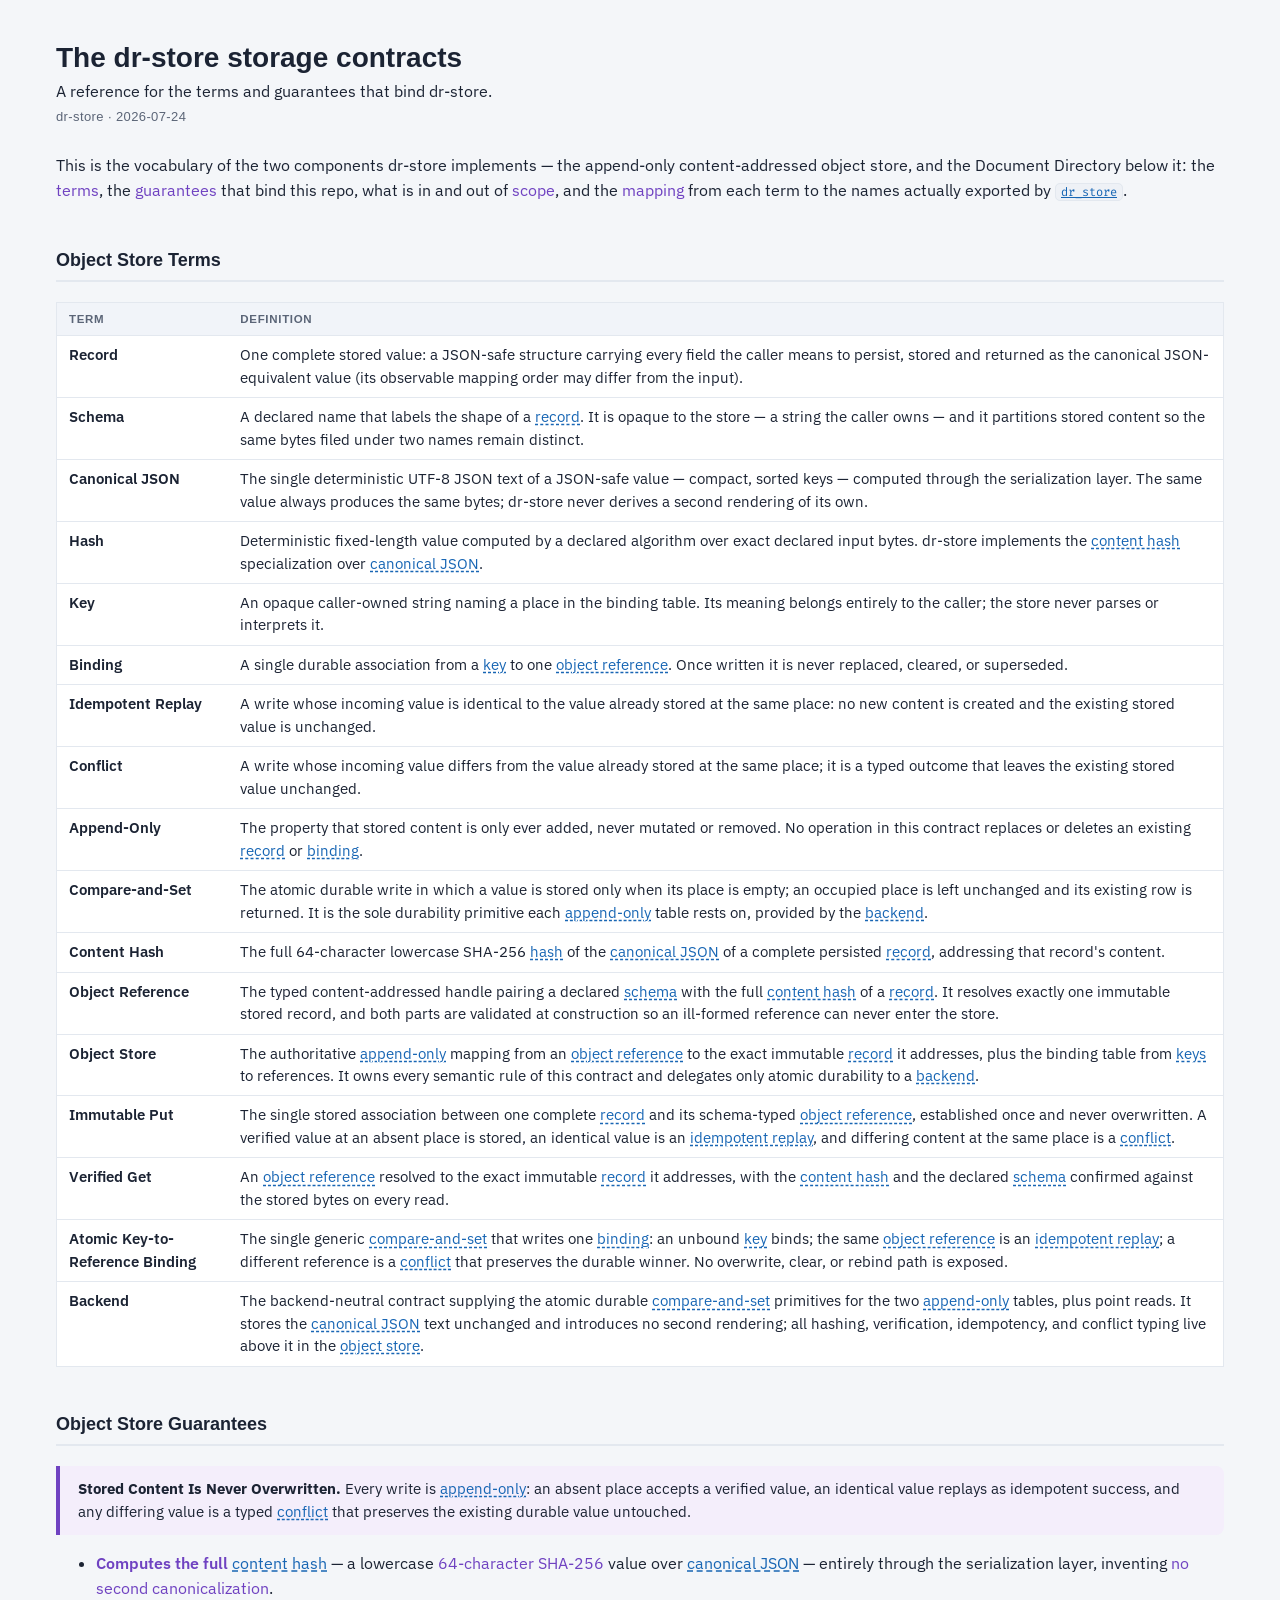
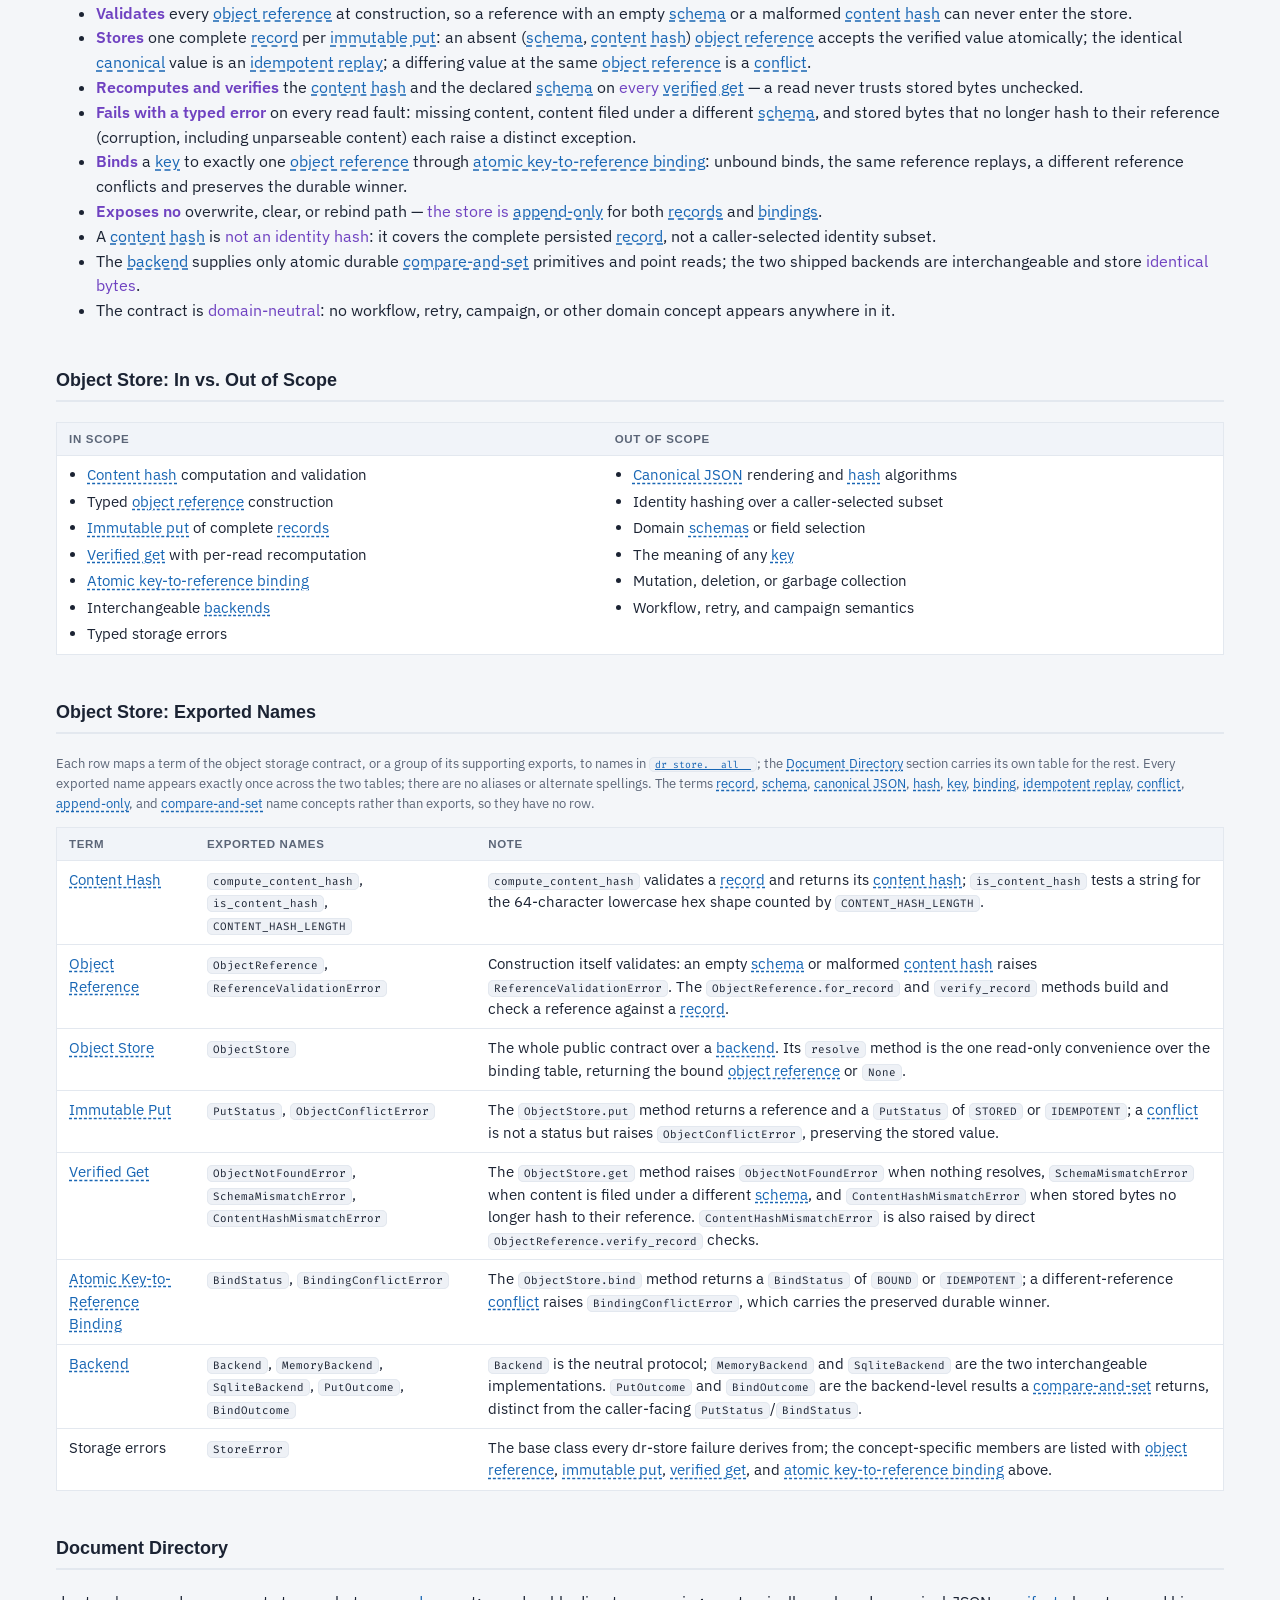
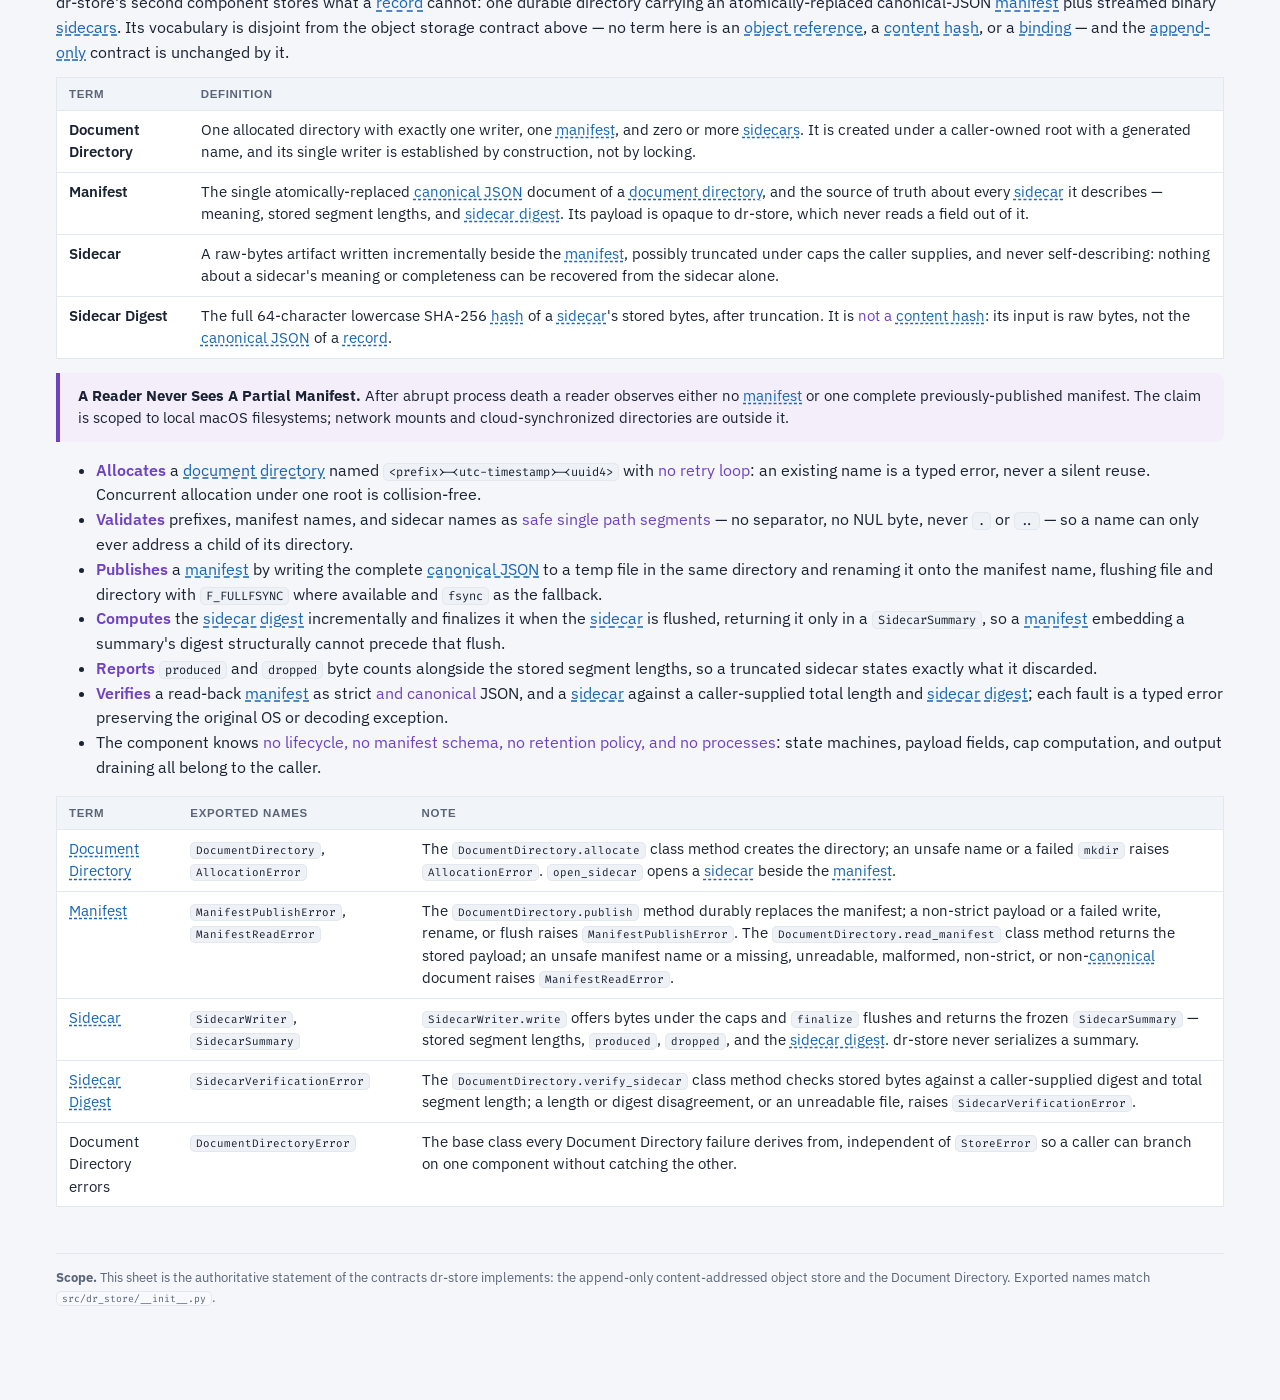
==== commit 1159bbf1: "Restore portable fcntl import, reserve the manifest name from sidecars, and keep publish cleanup bes" ====
--- a/.defs/vocab.html
+++ b/.defs/vocab.html
@@ -181,7 +181,7 @@
   <li><span class="must">Allocates</span> a <a class="term-ref" href="#term-document-directory">document directory</a> named <code>&lt;prefix&gt;-&lt;utc-timestamp&gt;-&lt;uuid4&gt;</code> with <span class="key">no retry loop</span>: an existing name is a typed error, never a silent reuse. Concurrent allocation under one root is collision-free.</li>
   <li><span class="must">Validates</span> prefixes, manifest names, and sidecar names as <span class="key">safe single path segments</span> — no separator, no NUL byte, never <code>.</code> or <code>..</code> — so a name can only ever address a child of its directory.</li>
   <li><span class="must">Publishes</span> a <a class="term-ref" href="#term-manifest">manifest</a> by writing the complete <a class="term-ref" href="#term-canonical-json">canonical JSON</a> to a temp file in the same directory and renaming it onto the manifest name, flushing file and directory with <code>F_FULLFSYNC</code> where available and <code>fsync</code> as the fallback.</li>
-  <li><span class="must">Computes</span> the <a class="term-ref" href="#term-sidecar-digest">sidecar digest</a> incrementally and finalizes it when the <a class="term-ref" href="#term-sidecar">sidecar</a> is flushed, so a <a class="term-ref" href="#term-manifest">manifest</a> embedding a digest structurally cannot precede that flush.</li>
+  <li><span class="must">Computes</span> the <a class="term-ref" href="#term-sidecar-digest">sidecar digest</a> incrementally and finalizes it when the <a class="term-ref" href="#term-sidecar">sidecar</a> is flushed, returning it only in a <code>SidecarSummary</code>, so a <a class="term-ref" href="#term-manifest">manifest</a> embedding a summary's digest structurally cannot precede that flush.</li>
   <li><span class="must">Reports</span> <code>produced</code> and <code>dropped</code> byte counts alongside the stored segment lengths, so a truncated sidecar states exactly what it discarded.</li>
   <li><span class="must">Verifies</span> a read-back <a class="term-ref" href="#term-manifest">manifest</a> as strict <span class="key">and canonical</span> JSON, and a <a class="term-ref" href="#term-sidecar">sidecar</a> against a caller-supplied total length and <a class="term-ref" href="#term-sidecar-digest">sidecar digest</a>; each fault is a typed error preserving the original OS or decoding exception.</li>
   <li>The component knows <span class="key">no lifecycle, no manifest schema, no retention policy, and no processes</span>: state machines, payload fields, cap computation, and output draining all belong to the caller.</li>
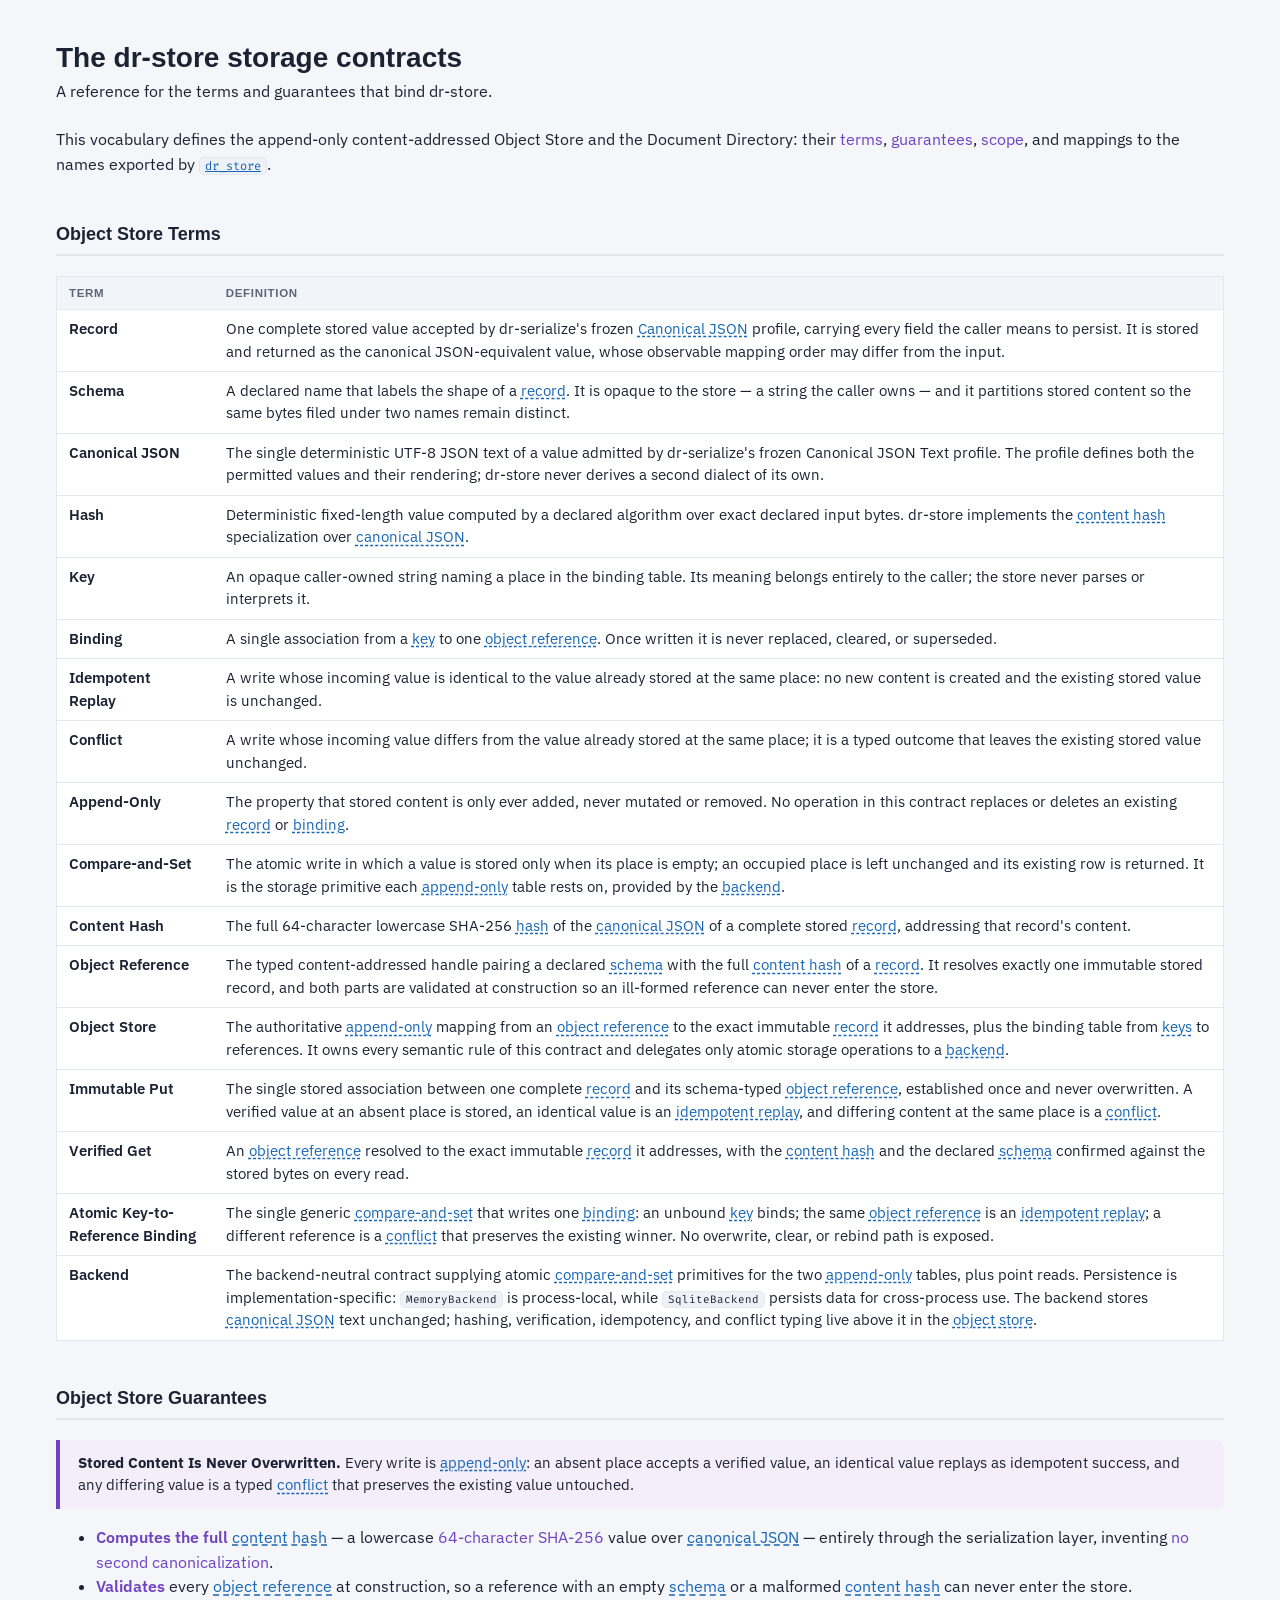
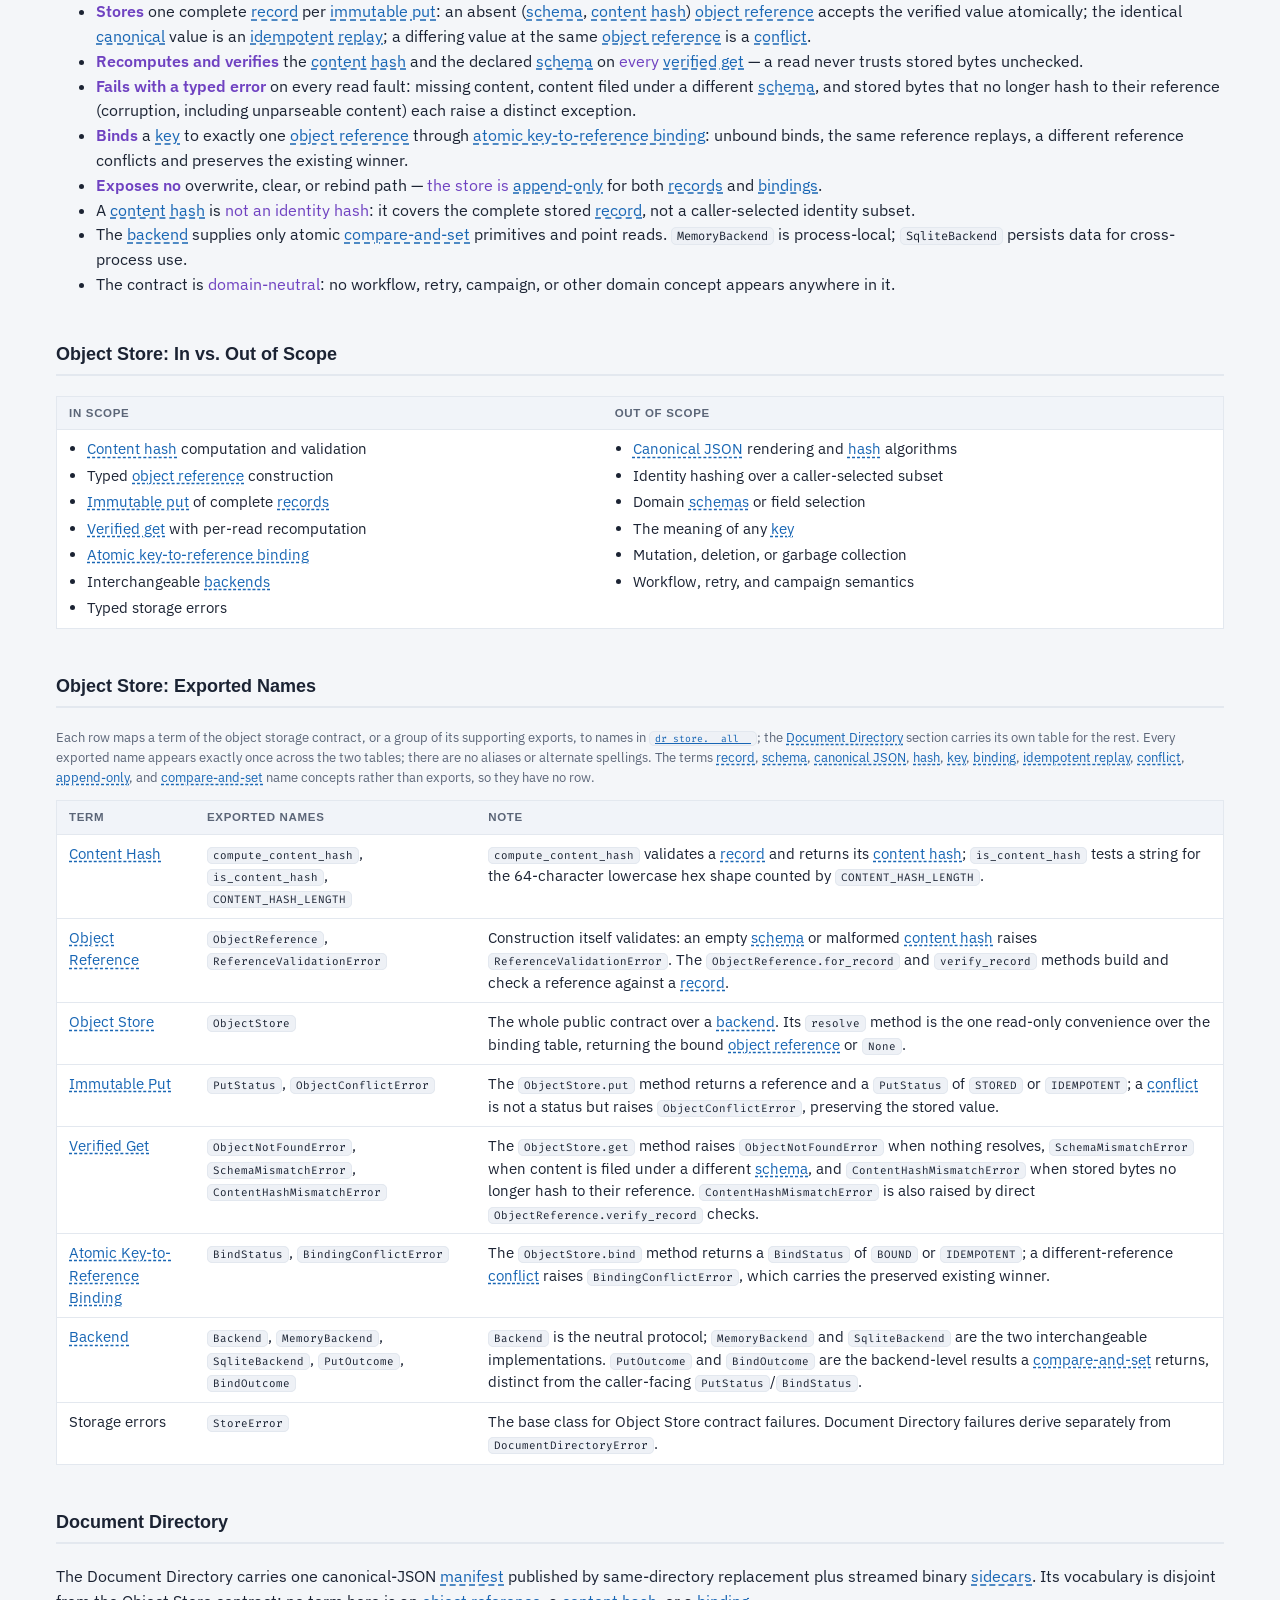
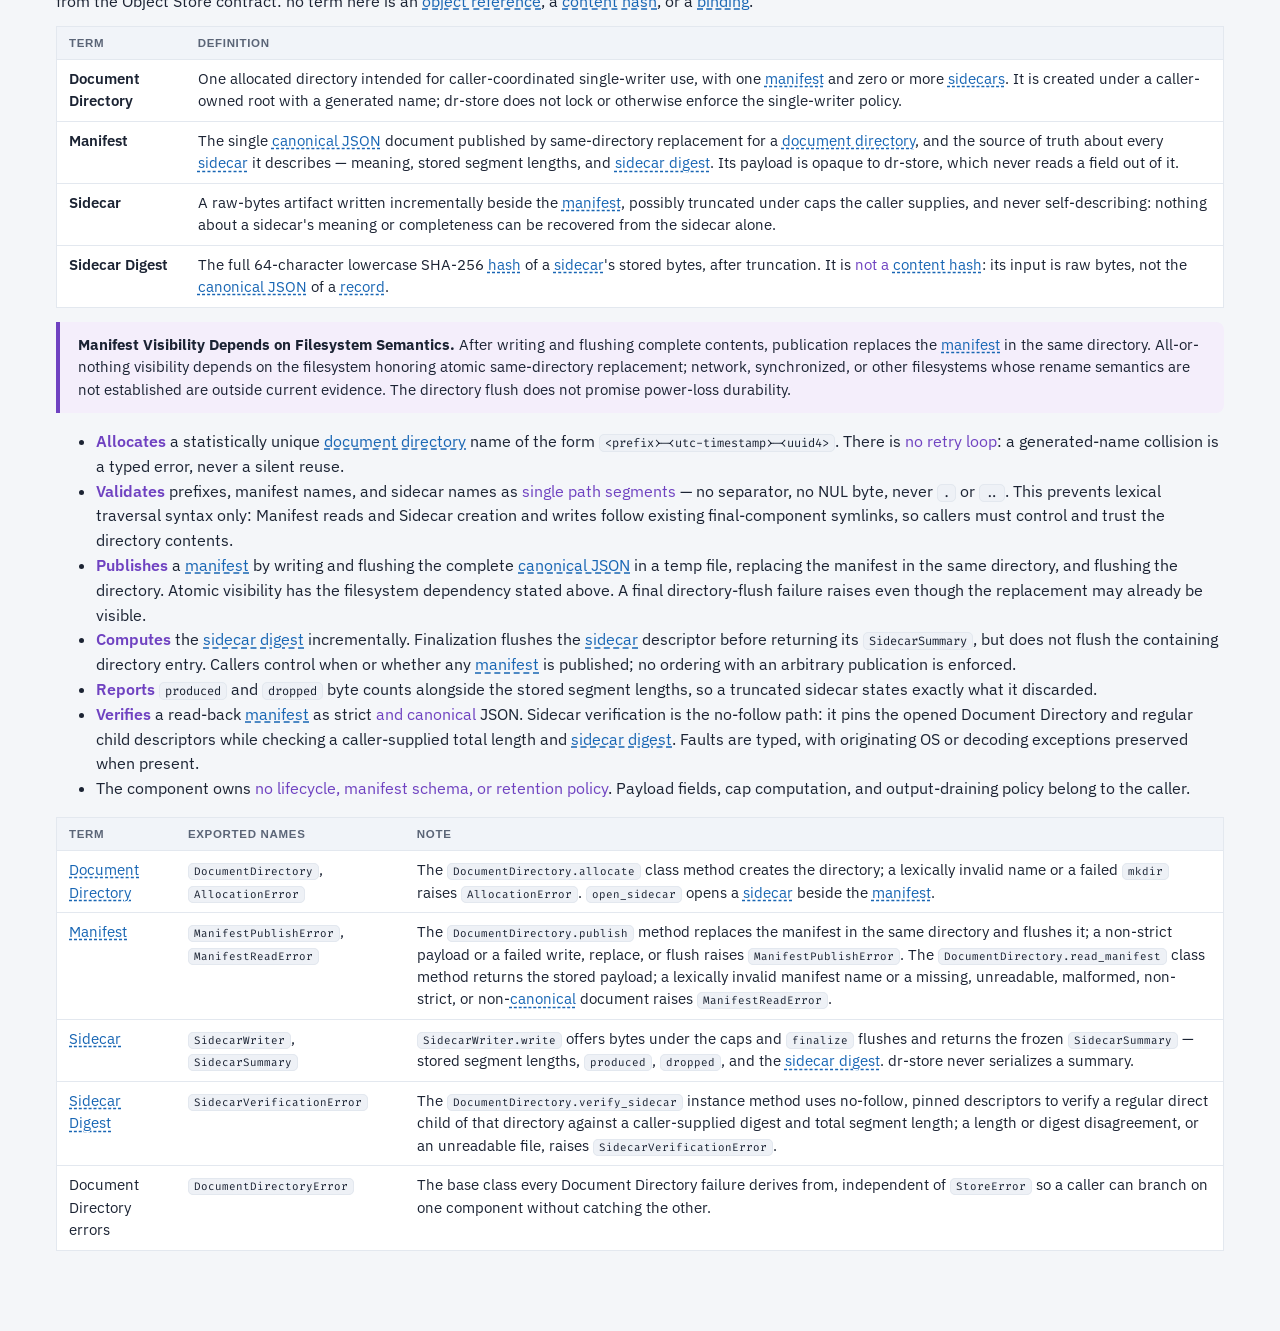
==== commit 9f566948: "Clean up repository documentation and prose" ====
--- a/.defs/vocab.html
+++ b/.defs/vocab.html
@@ -6,26 +6,14 @@
 <link rel="icon" href="favicon.svg" type="image/svg+xml">
 <link rel="stylesheet" href="doc.css">
 <title>dr-store · The storage contracts this repo owns</title>
-<style>
-  /* Page-local tokens. Purple (--anchor) = main-point accents (.key/.must);
-     blue (--accent) = term links (.term-ref), matching doc.css link hue. */
-  .term-name { font-weight: 600; }
-  dfn.term-name { font-style: normal; }
-  .must { color: var(--anchor); font-weight: 600; }
-  .term-ref { color: var(--accent); text-decoration: underline; text-decoration-style: dashed; text-underline-offset: 2px; }
-  td ul { margin: 0; padding-left: 18px; }
-  td li { margin-bottom: 4px; }
-  td li:last-child { margin-bottom: 0; }
-</style>
 </head>
 <body>
 <main class="wide">
 
 <h1>The dr-store storage contracts</h1>
 <p class="dek">A reference for the terms and guarantees that bind dr-store.</p>
-<div class="byline">dr-store · 2026-07-24</div>
-
-<p>This is the vocabulary of the two components dr-store implements — the append-only content-addressed object store, and the Document Directory below it: the <span class="key">terms</span>, the <span class="key">guarantees</span> that bind this repo, what is in and out of <span class="key">scope</span>, and the <span class="key">mapping</span> from each term to the names actually exported by <a href="https://github.com/danielle-rothermel/dr-store/blob/main/src/dr_store/__init__.py"><code>dr_store</code></a>.</p>
+
+<p>This vocabulary defines the append-only content-addressed Object Store and the Document Directory: their <span class="key">terms</span>, <span class="key">guarantees</span>, <span class="key">scope</span>, and mappings to the names exported by <a href="https://github.com/danielle-rothermel/dr-store/blob/main/src/dr_store/__init__.py"><code>dr_store</code></a>.</p>
 
 <div class="section-head" id="terms"><h2>Object Store Terms</h2></div>
 
@@ -33,23 +21,23 @@
 <table>
   <thead><tr><th>Term</th><th>Definition</th></tr></thead>
   <tbody>
-    <tr><td><dfn class="term-name" id="term-record">Record</dfn></td><td>One complete stored value: a JSON-safe structure carrying every field the caller means to persist, stored and returned as the canonical JSON-equivalent value (its observable mapping order may differ from the input).</td></tr>
+    <tr><td><dfn class="term-name" id="term-record">Record</dfn></td><td>One complete stored value accepted by dr-serialize's frozen <a class="term-ref" href="#term-canonical-json">Canonical JSON</a> profile, carrying every field the caller means to persist. It is stored and returned as the canonical JSON-equivalent value, whose observable mapping order may differ from the input.</td></tr>
     <tr><td><dfn class="term-name" id="term-schema">Schema</dfn></td><td>A declared name that labels the shape of a <a class="term-ref" href="#term-record">record</a>. It is opaque to the store — a string the caller owns — and it partitions stored content so the same bytes filed under two names remain distinct.</td></tr>
-    <tr><td><dfn class="term-name" id="term-canonical-json">Canonical JSON</dfn></td><td>The single deterministic UTF-8 JSON text of a JSON-safe value — compact, sorted keys — computed through the serialization layer. The same value always produces the same bytes; dr-store never derives a second rendering of its own.</td></tr>
+    <tr><td><dfn class="term-name" id="term-canonical-json">Canonical JSON</dfn></td><td>The single deterministic UTF-8 JSON text of a value admitted by dr-serialize's frozen Canonical JSON Text profile. The profile defines both the permitted values and their rendering; dr-store never derives a second dialect of its own.</td></tr>
     <tr><td><dfn class="term-name" id="term-hash">Hash</dfn></td><td>Deterministic fixed-length value computed by a declared algorithm over exact declared input bytes. dr-store implements the <a class="term-ref" href="#term-content-hash">content hash</a> specialization over <a class="term-ref" href="#term-canonical-json">canonical JSON</a>.</td></tr>
     <tr><td><dfn class="term-name" id="term-key">Key</dfn></td><td>An opaque caller-owned string naming a place in the binding table. Its meaning belongs entirely to the caller; the store never parses or interprets it.</td></tr>
-    <tr><td><dfn class="term-name" id="term-binding">Binding</dfn></td><td>A single durable association from a <a class="term-ref" href="#term-key">key</a> to one <a class="term-ref" href="#term-object-reference">object reference</a>. Once written it is never replaced, cleared, or superseded.</td></tr>
+    <tr><td><dfn class="term-name" id="term-binding">Binding</dfn></td><td>A single association from a <a class="term-ref" href="#term-key">key</a> to one <a class="term-ref" href="#term-object-reference">object reference</a>. Once written it is never replaced, cleared, or superseded.</td></tr>
     <tr><td><dfn class="term-name" id="term-idempotent-replay">Idempotent Replay</dfn></td><td>A write whose incoming value is identical to the value already stored at the same place: no new content is created and the existing stored value is unchanged.</td></tr>
     <tr><td><dfn class="term-name" id="term-conflict">Conflict</dfn></td><td>A write whose incoming value differs from the value already stored at the same place; it is a typed outcome that leaves the existing stored value unchanged.</td></tr>
     <tr><td><dfn class="term-name" id="term-append-only">Append-Only</dfn></td><td>The property that stored content is only ever added, never mutated or removed. No operation in this contract replaces or deletes an existing <a class="term-ref" href="#term-record">record</a> or <a class="term-ref" href="#term-binding">binding</a>.</td></tr>
-    <tr><td><dfn class="term-name" id="term-compare-and-set">Compare-and-Set</dfn></td><td>The atomic durable write in which a value is stored only when its place is empty; an occupied place is left unchanged and its existing row is returned. It is the sole durability primitive each <a class="term-ref" href="#term-append-only">append-only</a> table rests on, provided by the <a class="term-ref" href="#term-backend">backend</a>.</td></tr>
-    <tr><td><dfn class="term-name" id="term-content-hash">Content Hash</dfn></td><td>The full 64-character lowercase SHA-256 <a class="term-ref" href="#term-hash">hash</a> of the <a class="term-ref" href="#term-canonical-json">canonical JSON</a> of a complete persisted <a class="term-ref" href="#term-record">record</a>, addressing that record's content.</td></tr>
+    <tr><td><dfn class="term-name" id="term-compare-and-set">Compare-and-Set</dfn></td><td>The atomic write in which a value is stored only when its place is empty; an occupied place is left unchanged and its existing row is returned. It is the storage primitive each <a class="term-ref" href="#term-append-only">append-only</a> table rests on, provided by the <a class="term-ref" href="#term-backend">backend</a>.</td></tr>
+    <tr><td><dfn class="term-name" id="term-content-hash">Content Hash</dfn></td><td>The full 64-character lowercase SHA-256 <a class="term-ref" href="#term-hash">hash</a> of the <a class="term-ref" href="#term-canonical-json">canonical JSON</a> of a complete stored <a class="term-ref" href="#term-record">record</a>, addressing that record's content.</td></tr>
     <tr><td><dfn class="term-name" id="term-object-reference">Object Reference</dfn></td><td>The typed content-addressed handle pairing a declared <a class="term-ref" href="#term-schema">schema</a> with the full <a class="term-ref" href="#term-content-hash">content hash</a> of a <a class="term-ref" href="#term-record">record</a>. It resolves exactly one immutable stored record, and both parts are validated at construction so an ill-formed reference can never enter the store.</td></tr>
-    <tr><td><dfn class="term-name" id="term-object-store">Object Store</dfn></td><td>The authoritative <a class="term-ref" href="#term-append-only">append-only</a> mapping from an <a class="term-ref" href="#term-object-reference">object reference</a> to the exact immutable <a class="term-ref" href="#term-record">record</a> it addresses, plus the binding table from <a class="term-ref" href="#term-key">keys</a> to references. It owns every semantic rule of this contract and delegates only atomic durability to a <a class="term-ref" href="#term-backend">backend</a>.</td></tr>
+    <tr><td><dfn class="term-name" id="term-object-store">Object Store</dfn></td><td>The authoritative <a class="term-ref" href="#term-append-only">append-only</a> mapping from an <a class="term-ref" href="#term-object-reference">object reference</a> to the exact immutable <a class="term-ref" href="#term-record">record</a> it addresses, plus the binding table from <a class="term-ref" href="#term-key">keys</a> to references. It owns every semantic rule of this contract and delegates only atomic storage operations to a <a class="term-ref" href="#term-backend">backend</a>.</td></tr>
     <tr><td><dfn class="term-name" id="term-immutable-put">Immutable Put</dfn></td><td>The single stored association between one complete <a class="term-ref" href="#term-record">record</a> and its schema-typed <a class="term-ref" href="#term-object-reference">object reference</a>, established once and never overwritten. A verified value at an absent place is stored, an identical value is an <a class="term-ref" href="#term-idempotent-replay">idempotent replay</a>, and differing content at the same place is a <a class="term-ref" href="#term-conflict">conflict</a>.</td></tr>
     <tr><td><dfn class="term-name" id="term-verified-get">Verified Get</dfn></td><td>An <a class="term-ref" href="#term-object-reference">object reference</a> resolved to the exact immutable <a class="term-ref" href="#term-record">record</a> it addresses, with the <a class="term-ref" href="#term-content-hash">content hash</a> and the declared <a class="term-ref" href="#term-schema">schema</a> confirmed against the stored bytes on every read.</td></tr>
-    <tr><td><dfn class="term-name" id="term-atomic-key-to-reference-binding">Atomic Key-to-Reference Binding</dfn></td><td>The single generic <a class="term-ref" href="#term-compare-and-set">compare-and-set</a> that writes one <a class="term-ref" href="#term-binding">binding</a>: an unbound <a class="term-ref" href="#term-key">key</a> binds; the same <a class="term-ref" href="#term-object-reference">object reference</a> is an <a class="term-ref" href="#term-idempotent-replay">idempotent replay</a>; a different reference is a <a class="term-ref" href="#term-conflict">conflict</a> that preserves the durable winner. No overwrite, clear, or rebind path is exposed.</td></tr>
-    <tr><td><dfn class="term-name" id="term-backend">Backend</dfn></td><td>The backend-neutral contract supplying the atomic durable <a class="term-ref" href="#term-compare-and-set">compare-and-set</a> primitives for the two <a class="term-ref" href="#term-append-only">append-only</a> tables, plus point reads. It stores the <a class="term-ref" href="#term-canonical-json">canonical JSON</a> text unchanged and introduces no second rendering; all hashing, verification, idempotency, and conflict typing live above it in the <a class="term-ref" href="#term-object-store">object store</a>.</td></tr>
+    <tr><td><dfn class="term-name" id="term-atomic-key-to-reference-binding">Atomic Key-to-Reference Binding</dfn></td><td>The single generic <a class="term-ref" href="#term-compare-and-set">compare-and-set</a> that writes one <a class="term-ref" href="#term-binding">binding</a>: an unbound <a class="term-ref" href="#term-key">key</a> binds; the same <a class="term-ref" href="#term-object-reference">object reference</a> is an <a class="term-ref" href="#term-idempotent-replay">idempotent replay</a>; a different reference is a <a class="term-ref" href="#term-conflict">conflict</a> that preserves the existing winner. No overwrite, clear, or rebind path is exposed.</td></tr>
+    <tr><td><dfn class="term-name" id="term-backend">Backend</dfn></td><td>The backend-neutral contract supplying atomic <a class="term-ref" href="#term-compare-and-set">compare-and-set</a> primitives for the two <a class="term-ref" href="#term-append-only">append-only</a> tables, plus point reads. Persistence is implementation-specific: <code>MemoryBackend</code> is process-local, while <code>SqliteBackend</code> persists data for cross-process use. The backend stores <a class="term-ref" href="#term-canonical-json">canonical JSON</a> text unchanged; hashing, verification, idempotency, and conflict typing live above it in the <a class="term-ref" href="#term-object-store">object store</a>.</td></tr>
   </tbody>
 </table>
 </div>
@@ -57,7 +45,7 @@
 <div class="section-head" id="guarantees"><h2>Object Store Guarantees</h2></div>
 
 <div class="callout">
-  <strong>Stored Content Is Never Overwritten.</strong> Every write is <a class="term-ref" href="#term-append-only">append-only</a>: an absent place accepts a verified value, an identical value replays as idempotent success, and any differing value is a typed <a class="term-ref" href="#term-conflict">conflict</a> that preserves the existing durable value untouched.
+  <strong>Stored Content Is Never Overwritten.</strong> Every write is <a class="term-ref" href="#term-append-only">append-only</a>: an absent place accepts a verified value, an identical value replays as idempotent success, and any differing value is a typed <a class="term-ref" href="#term-conflict">conflict</a> that preserves the existing value untouched.
 </div>
 <ul>
   <li><span class="must">Computes the full</span> <a class="term-ref" href="#term-content-hash">content hash</a> — a lowercase <span class="key">64-character SHA-256</span> value over <a class="term-ref" href="#term-canonical-json">canonical JSON</a> — entirely through the serialization layer, inventing <span class="key">no second canonicalization</span>.</li>
@@ -65,10 +53,10 @@
   <li><span class="must">Stores</span> one complete <a class="term-ref" href="#term-record">record</a> per <a class="term-ref" href="#term-immutable-put">immutable put</a>: an absent (<a class="term-ref" href="#term-schema">schema</a>, <a class="term-ref" href="#term-content-hash">content hash</a>) <a class="term-ref" href="#term-object-reference">object reference</a> accepts the verified value atomically; the identical <a class="term-ref" href="#term-canonical-json">canonical</a> value is an <a class="term-ref" href="#term-idempotent-replay">idempotent replay</a>; a differing value at the same <a class="term-ref" href="#term-object-reference">object reference</a> is a <a class="term-ref" href="#term-conflict">conflict</a>.</li>
   <li><span class="must">Recomputes and verifies</span> the <a class="term-ref" href="#term-content-hash">content hash</a> and the declared <a class="term-ref" href="#term-schema">schema</a> on <span class="key">every</span> <a class="term-ref" href="#term-verified-get">verified get</a> — a read never trusts stored bytes unchecked.</li>
   <li><span class="must">Fails with a typed error</span> on every read fault: missing content, content filed under a different <a class="term-ref" href="#term-schema">schema</a>, and stored bytes that no longer hash to their reference (corruption, including unparseable content) each raise a distinct exception.</li>
-  <li><span class="must">Binds</span> a <a class="term-ref" href="#term-key">key</a> to exactly one <a class="term-ref" href="#term-object-reference">object reference</a> through <a class="term-ref" href="#term-atomic-key-to-reference-binding">atomic key-to-reference binding</a>: unbound binds, the same reference replays, a different reference conflicts and preserves the durable winner.</li>
+  <li><span class="must">Binds</span> a <a class="term-ref" href="#term-key">key</a> to exactly one <a class="term-ref" href="#term-object-reference">object reference</a> through <a class="term-ref" href="#term-atomic-key-to-reference-binding">atomic key-to-reference binding</a>: unbound binds, the same reference replays, a different reference conflicts and preserves the existing winner.</li>
   <li><span class="must">Exposes no</span> overwrite, clear, or rebind path — <span class="key">the store is</span> <a class="term-ref" href="#term-append-only">append-only</a> for both <a class="term-ref" href="#term-record">records</a> and <a class="term-ref" href="#term-binding">bindings</a>.</li>
-  <li>A <a class="term-ref" href="#term-content-hash">content hash</a> is <span class="key">not an identity hash</span>: it covers the complete persisted <a class="term-ref" href="#term-record">record</a>, not a caller-selected identity subset.</li>
-  <li>The <a class="term-ref" href="#term-backend">backend</a> supplies only atomic durable <a class="term-ref" href="#term-compare-and-set">compare-and-set</a> primitives and point reads; the two shipped backends are interchangeable and store <span class="key">identical bytes</span>.</li>
+  <li>A <a class="term-ref" href="#term-content-hash">content hash</a> is <span class="key">not an identity hash</span>: it covers the complete stored <a class="term-ref" href="#term-record">record</a>, not a caller-selected identity subset.</li>
+  <li>The <a class="term-ref" href="#term-backend">backend</a> supplies only atomic <a class="term-ref" href="#term-compare-and-set">compare-and-set</a> primitives and point reads. <code>MemoryBackend</code> is process-local; <code>SqliteBackend</code> persists data for cross-process use.</li>
   <li>The contract is <span class="key">domain-neutral</span>: no workflow, retry, campaign, or other domain concept appears anywhere in it.</li>
 </ul>
 
@@ -142,7 +130,7 @@
     <tr>
       <td><a class="term-ref" href="#term-atomic-key-to-reference-binding">Atomic Key-to-Reference Binding</a></td>
       <td><code>BindStatus</code>, <code>BindingConflictError</code></td>
-      <td>The <code>ObjectStore.bind</code> method returns a <code>BindStatus</code> of <code>BOUND</code> or <code>IDEMPOTENT</code>; a different-reference <a class="term-ref" href="#term-conflict">conflict</a> raises <code>BindingConflictError</code>, which carries the preserved durable winner.</td>
+      <td>The <code>ObjectStore.bind</code> method returns a <code>BindStatus</code> of <code>BOUND</code> or <code>IDEMPOTENT</code>; a different-reference <a class="term-ref" href="#term-conflict">conflict</a> raises <code>BindingConflictError</code>, which carries the preserved existing winner.</td>
     </tr>
     <tr>
       <td><a class="term-ref" href="#term-backend">Backend</a></td>
@@ -152,7 +140,7 @@
     <tr>
       <td>Storage errors</td>
       <td><code>StoreError</code></td>
-      <td>The base class every dr-store failure derives from; the concept-specific members are listed with <a class="term-ref" href="#term-object-reference">object reference</a>, <a class="term-ref" href="#term-immutable-put">immutable put</a>, <a class="term-ref" href="#term-verified-get">verified get</a>, and <a class="term-ref" href="#term-atomic-key-to-reference-binding">atomic key-to-reference binding</a> above.</td>
+      <td>The base class for Object Store contract failures. Document Directory failures derive separately from <code>DocumentDirectoryError</code>.</td>
     </tr>
   </tbody>
 </table>
@@ -160,14 +148,14 @@
 
 <div class="section-head" id="document-directory"><h2>Document Directory</h2></div>
 
-<p>dr-store's second component stores what a <a class="term-ref" href="#term-record">record</a> cannot: one durable directory carrying an atomically-replaced canonical-JSON <a class="term-ref" href="#term-manifest">manifest</a> plus streamed binary <a class="term-ref" href="#term-sidecar">sidecars</a>. Its vocabulary is disjoint from the object storage contract above — no term here is an <a class="term-ref" href="#term-object-reference">object reference</a>, a <a class="term-ref" href="#term-content-hash">content hash</a>, or a <a class="term-ref" href="#term-binding">binding</a> — and the <a class="term-ref" href="#term-append-only">append-only</a> contract is unchanged by it.</p>
+<p>The Document Directory carries one canonical-JSON <a class="term-ref" href="#term-manifest">manifest</a> published by same-directory replacement plus streamed binary <a class="term-ref" href="#term-sidecar">sidecars</a>. Its vocabulary is disjoint from the Object Store contract: no term here is an <a class="term-ref" href="#term-object-reference">object reference</a>, a <a class="term-ref" href="#term-content-hash">content hash</a>, or a <a class="term-ref" href="#term-binding">binding</a>.</p>
 
 <div class="table-wrap">
 <table>
   <thead><tr><th>Term</th><th>Definition</th></tr></thead>
   <tbody>
-    <tr><td><dfn class="term-name" id="term-document-directory">Document Directory</dfn></td><td>One allocated directory with exactly one writer, one <a class="term-ref" href="#term-manifest">manifest</a>, and zero or more <a class="term-ref" href="#term-sidecar">sidecars</a>. It is created under a caller-owned root with a generated name, and its single writer is established by construction, not by locking.</td></tr>
-    <tr><td><dfn class="term-name" id="term-manifest">Manifest</dfn></td><td>The single atomically-replaced <a class="term-ref" href="#term-canonical-json">canonical JSON</a> document of a <a class="term-ref" href="#term-document-directory">document directory</a>, and the source of truth about every <a class="term-ref" href="#term-sidecar">sidecar</a> it describes — meaning, stored segment lengths, and <a class="term-ref" href="#term-sidecar-digest">sidecar digest</a>. Its payload is opaque to dr-store, which never reads a field out of it.</td></tr>
+    <tr><td><dfn class="term-name" id="term-document-directory">Document Directory</dfn></td><td>One allocated directory intended for caller-coordinated single-writer use, with one <a class="term-ref" href="#term-manifest">manifest</a> and zero or more <a class="term-ref" href="#term-sidecar">sidecars</a>. It is created under a caller-owned root with a generated name; dr-store does not lock or otherwise enforce the single-writer policy.</td></tr>
+    <tr><td><dfn class="term-name" id="term-manifest">Manifest</dfn></td><td>The single <a class="term-ref" href="#term-canonical-json">canonical JSON</a> document published by same-directory replacement for a <a class="term-ref" href="#term-document-directory">document directory</a>, and the source of truth about every <a class="term-ref" href="#term-sidecar">sidecar</a> it describes — meaning, stored segment lengths, and <a class="term-ref" href="#term-sidecar-digest">sidecar digest</a>. Its payload is opaque to dr-store, which never reads a field out of it.</td></tr>
     <tr><td><dfn class="term-name" id="term-sidecar">Sidecar</dfn></td><td>A raw-bytes artifact written incrementally beside the <a class="term-ref" href="#term-manifest">manifest</a>, possibly truncated under caps the caller supplies, and never self-describing: nothing about a sidecar's meaning or completeness can be recovered from the sidecar alone.</td></tr>
     <tr><td><dfn class="term-name" id="term-sidecar-digest">Sidecar Digest</dfn></td><td>The full 64-character lowercase SHA-256 <a class="term-ref" href="#term-hash">hash</a> of a <a class="term-ref" href="#term-sidecar">sidecar</a>'s stored bytes, after truncation. It is <span class="key">not a</span> <a class="term-ref" href="#term-content-hash">content hash</a>: its input is raw bytes, not the <a class="term-ref" href="#term-canonical-json">canonical JSON</a> of a <a class="term-ref" href="#term-record">record</a>.</td></tr>
   </tbody>
@@ -175,16 +163,16 @@
 </div>
 
 <div class="callout">
-  <strong>A Reader Never Sees A Partial Manifest.</strong> After abrupt process death a reader observes either no <a class="term-ref" href="#term-manifest">manifest</a> or one complete previously-published manifest. The claim is scoped to local macOS filesystems; network mounts and cloud-synchronized directories are outside it.
+  <strong>Manifest Visibility Depends on Filesystem Semantics.</strong> After writing and flushing complete contents, publication replaces the <a class="term-ref" href="#term-manifest">manifest</a> in the same directory. All-or-nothing visibility depends on the filesystem honoring atomic same-directory replacement; network, synchronized, or other filesystems whose rename semantics are not established are outside current evidence. The directory flush does not promise power-loss durability.
 </div>
 <ul>
-  <li><span class="must">Allocates</span> a <a class="term-ref" href="#term-document-directory">document directory</a> named <code>&lt;prefix&gt;-&lt;utc-timestamp&gt;-&lt;uuid4&gt;</code> with <span class="key">no retry loop</span>: an existing name is a typed error, never a silent reuse. Concurrent allocation under one root is collision-free.</li>
-  <li><span class="must">Validates</span> prefixes, manifest names, and sidecar names as <span class="key">safe single path segments</span> — no separator, no NUL byte, never <code>.</code> or <code>..</code> — so a name can only ever address a child of its directory.</li>
-  <li><span class="must">Publishes</span> a <a class="term-ref" href="#term-manifest">manifest</a> by writing the complete <a class="term-ref" href="#term-canonical-json">canonical JSON</a> to a temp file in the same directory and renaming it onto the manifest name, flushing file and directory with <code>F_FULLFSYNC</code> where available and <code>fsync</code> as the fallback.</li>
-  <li><span class="must">Computes</span> the <a class="term-ref" href="#term-sidecar-digest">sidecar digest</a> incrementally and finalizes it when the <a class="term-ref" href="#term-sidecar">sidecar</a> is flushed, returning it only in a <code>SidecarSummary</code>, so a <a class="term-ref" href="#term-manifest">manifest</a> embedding a summary's digest structurally cannot precede that flush.</li>
+  <li><span class="must">Allocates</span> a statistically unique <a class="term-ref" href="#term-document-directory">document directory</a> name of the form <code>&lt;prefix&gt;-&lt;utc-timestamp&gt;-&lt;uuid4&gt;</code>. There is <span class="key">no retry loop</span>: a generated-name collision is a typed error, never a silent reuse.</li>
+  <li><span class="must">Validates</span> prefixes, manifest names, and sidecar names as <span class="key">single path segments</span> — no separator, no NUL byte, never <code>.</code> or <code>..</code>. This prevents lexical traversal syntax only: Manifest reads and Sidecar creation and writes follow existing final-component symlinks, so callers must control and trust the directory contents.</li>
+  <li><span class="must">Publishes</span> a <a class="term-ref" href="#term-manifest">manifest</a> by writing and flushing the complete <a class="term-ref" href="#term-canonical-json">canonical JSON</a> in a temp file, replacing the manifest in the same directory, and flushing the directory. Atomic visibility has the filesystem dependency stated above. A final directory-flush failure raises even though the replacement may already be visible.</li>
+  <li><span class="must">Computes</span> the <a class="term-ref" href="#term-sidecar-digest">sidecar digest</a> incrementally. Finalization flushes the <a class="term-ref" href="#term-sidecar">sidecar</a> descriptor before returning its <code>SidecarSummary</code>, but does not flush the containing directory entry. Callers control when or whether any <a class="term-ref" href="#term-manifest">manifest</a> is published; no ordering with an arbitrary publication is enforced.</li>
   <li><span class="must">Reports</span> <code>produced</code> and <code>dropped</code> byte counts alongside the stored segment lengths, so a truncated sidecar states exactly what it discarded.</li>
-  <li><span class="must">Verifies</span> a read-back <a class="term-ref" href="#term-manifest">manifest</a> as strict <span class="key">and canonical</span> JSON, and a <a class="term-ref" href="#term-sidecar">sidecar</a> against a caller-supplied total length and <a class="term-ref" href="#term-sidecar-digest">sidecar digest</a>; each fault is a typed error preserving the original OS or decoding exception.</li>
-  <li>The component knows <span class="key">no lifecycle, no manifest schema, no retention policy, and no processes</span>: state machines, payload fields, cap computation, and output draining all belong to the caller.</li>
+  <li><span class="must">Verifies</span> a read-back <a class="term-ref" href="#term-manifest">manifest</a> as strict <span class="key">and canonical</span> JSON. Sidecar verification is the no-follow path: it pins the opened Document Directory and regular child descriptors while checking a caller-supplied total length and <a class="term-ref" href="#term-sidecar-digest">sidecar digest</a>. Faults are typed, with originating OS or decoding exceptions preserved when present.</li>
+  <li>The component owns <span class="key">no lifecycle, manifest schema, or retention policy</span>. Payload fields, cap computation, and output-draining policy belong to the caller.</li>
 </ul>
 
 <div class="table-wrap">
@@ -194,12 +182,12 @@
     <tr>
       <td><a class="term-ref" href="#term-document-directory">Document Directory</a></td>
       <td><code>DocumentDirectory</code>, <code>AllocationError</code></td>
-      <td>The <code>DocumentDirectory.allocate</code> class method creates the directory; an unsafe name or a failed <code>mkdir</code> raises <code>AllocationError</code>. <code>open_sidecar</code> opens a <a class="term-ref" href="#term-sidecar">sidecar</a> beside the <a class="term-ref" href="#term-manifest">manifest</a>.</td>
+      <td>The <code>DocumentDirectory.allocate</code> class method creates the directory; a lexically invalid name or a failed <code>mkdir</code> raises <code>AllocationError</code>. <code>open_sidecar</code> opens a <a class="term-ref" href="#term-sidecar">sidecar</a> beside the <a class="term-ref" href="#term-manifest">manifest</a>.</td>
     </tr>
     <tr>
       <td><a class="term-ref" href="#term-manifest">Manifest</a></td>
       <td><code>ManifestPublishError</code>, <code>ManifestReadError</code></td>
-      <td>The <code>DocumentDirectory.publish</code> method durably replaces the manifest; a non-strict payload or a failed write, rename, or flush raises <code>ManifestPublishError</code>. The <code>DocumentDirectory.read_manifest</code> class method returns the stored payload; an unsafe manifest name or a missing, unreadable, malformed, non-strict, or non-<a class="term-ref" href="#term-canonical-json">canonical</a> document raises <code>ManifestReadError</code>.</td>
+      <td>The <code>DocumentDirectory.publish</code> method replaces the manifest in the same directory and flushes it; a non-strict payload or a failed write, replace, or flush raises <code>ManifestPublishError</code>. The <code>DocumentDirectory.read_manifest</code> class method returns the stored payload; a lexically invalid manifest name or a missing, unreadable, malformed, non-strict, or non-<a class="term-ref" href="#term-canonical-json">canonical</a> document raises <code>ManifestReadError</code>.</td>
     </tr>
     <tr>
       <td><a class="term-ref" href="#term-sidecar">Sidecar</a></td>
@@ -209,7 +197,7 @@
     <tr>
       <td><a class="term-ref" href="#term-sidecar-digest">Sidecar Digest</a></td>
       <td><code>SidecarVerificationError</code></td>
-      <td>The <code>DocumentDirectory.verify_sidecar</code> class method checks stored bytes against a caller-supplied digest and total segment length; a length or digest disagreement, or an unreadable file, raises <code>SidecarVerificationError</code>.</td>
+      <td>The <code>DocumentDirectory.verify_sidecar</code> instance method uses no-follow, pinned descriptors to verify a regular direct child of that directory against a caller-supplied digest and total segment length; a length or digest disagreement, or an unreadable file, raises <code>SidecarVerificationError</code>.</td>
     </tr>
     <tr>
       <td>Document Directory errors</td>
@@ -220,10 +208,6 @@
 </table>
 </div>
 
-<div class="colophon">
-  <p><strong>Scope.</strong> This sheet is the authoritative statement of the contracts dr-store implements: the append-only content-addressed object store and the Document Directory. Exported names match <code>src/dr_store/__init__.py</code>.</p>
-</div>
-
 </main>
 </body>
 </html>
--- a/.defs/doc.css
+++ b/.defs/doc.css
@@ -1,13 +1,4 @@
 @import "https://fonts.googleapis.com/css2?family=Fira+Code:wght@400;600&family=IBM+Plex+Sans:wght@400;600;700&display=swap";
-
-/* ── v2 vocabulary (see SKILL.md §6, references/rules.md) ──────────────────
-   Hue bindings — one hue = one meaning:
-     --accent #1866b4  links + navigation ONLY
-     --anchor #6f42c1  semantic scan anchors (.key) + callouts — never a link
-     green / amber / red  status encodings only, keyed where used
-   Weights: 700 headings · 600 labels/th/inline emphasis · 400 body.
-   Type scale: 28 title · 18 section · 16.5 card head · 16 body ·
-               14.5 secondary · 13 quiet.                                   */
 
 :root {
   --bg: #f4f6f9;
@@ -16,16 +7,8 @@
   --muted: #5b6577;
   --line: #e3e8ef;
   --accent: #1866b4;
-  --accent-soft: #e9f2fb;
   --anchor: #6f42c1;
   --anchor-soft: #f4eefb;
-  --green: #2b8a3e;
-  --green-soft: #e8f5ec;
-  --amber: #9a6700;
-  --amber-soft: #fff6e0;
-  --red: #c0392b;
-  --red-soft: #fdeceb;
-  --code-bg: #f8f9fc;
   --font-prose: "IBM Plex Sans", "Helvetica Neue", sans-serif;
   --font-mono: "Fira Code", ui-monospace, SFMono-Regular, Menlo, Consolas, monospace;
   --font-system: -apple-system, BlinkMacSystemFont, "Segoe UI", Roboto, Helvetica, Arial, sans-serif;
@@ -40,22 +23,16 @@
   font: 16px/1.55 var(--font-prose);
 }
 main { max-width: 2200px; margin: 0 auto; padding: 40px 56px 80px; }
-main.wide { max-width: none; }  /* ultrawide multi-panel docs; page-level horizontal scroll is fine */
+main.wide { max-width: none; }
 h1 { margin: 0 0 4px; font: 700 28px/1.25 var(--font-system); }
 h2 { margin: 0; color: var(--ink); font-family: var(--font-system); }
-h3 { margin: 0 0 8px; color: var(--ink); font: 700 16.5px/1.3 var(--font-system); }
 p { margin: 0 0 12px; }
 a { color: var(--accent); }
-.dek { margin: 2px 0 4px; font: 400 16px/1.5 var(--font-prose); }        /* ≤15 words, no box */
-.byline { margin: 0 0 26px; color: var(--muted); font: 400 13px/1.55 var(--font-system); letter-spacing: .03em; }
-.key { color: var(--anchor); }                                            /* scan anchor ≠ link */
-.aside, .small { display: block; margin: 2px 0 12px; color: var(--muted); font-size: 13px; }
-.card .id, nav.toc .g { font-family: var(--font-system); }
+.dek { margin: 2px 0 24px; font: 400 16px/1.5 var(--font-prose); }
+.key { color: var(--anchor); }
+.aside { display: block; margin: 2px 0 12px; color: var(--muted); font-size: 13px; }
 
-/* Question-first section heads: the h2 IS the reader's question (sentence case);
-   the optional .tag is the demoted category label. */
-.section-head,
-.layer-head {
+.section-head {
   display: flex;
   align-items: baseline;
   gap: 14px;
@@ -63,89 +40,43 @@
   padding-bottom: 8px;
   border-bottom: 2px solid var(--line);
 }
-.section-head h2,
-.layer-head h2 { font: 700 18px/1.3 var(--font-system); }
-.section-head .tag,
-.layer-head .tag { color: var(--muted); font: 600 11px/1.7 var(--font-mono); text-transform: uppercase; letter-spacing: .05em; }
-.layer-head .n { color: var(--accent); font-size: 26px; font-weight: 700; }
+.section-head h2 { font: 700 18px/1.3 var(--font-system); }
 
-/* Opt-in summary box — BELOW the first substantive content, one short
-   paragraph, only when it changes the reader's next action. No accent bar:
-   it must not become a second hero. */
-.summary { margin: 18px 0; padding: 14px 18px; border: 1px solid var(--line); border-radius: 10px; background: var(--surface); font-size: 15px; }
-
-.grid-2, .grid-3, .grid-4,
-.cols2, .cols3, .cols4,
-.l1, .l2, .l3 { display: grid; gap: 18px; }
-.grid-2, .cols2, .l3 { grid-template-columns: repeat(2, minmax(0, 1fr)); }
-.grid-3, .cols3, .l2 { grid-template-columns: repeat(3, minmax(0, 1fr)); }
-.grid-4, .cols4, .l1 { grid-template-columns: repeat(4, minmax(0, 1fr)); }
-.full { grid-column: 1 / -1; }
-
-/* ── Parallel panels (ultrawide layout system, references/layout.md) ──────
-   Side-by-side documents-in-miniature for cross-referenceable sections —
-   NOT snaking columns. Single-column stack (DOM order) below 1600px.
-   Sticky panel heads keep each panel's question in view while scrolling. */
-.panels { display: grid; grid-template-columns: 1fr; gap: 32px; align-items: start; margin: 18px 0; }
-.panels > .panel { min-width: 0; }
-.panel > .section-head { position: sticky; top: 0; z-index: 2; margin-top: 0; padding-top: 8px; background: var(--bg); }
-@media (min-width: 1600px) {
-  .panels.p2 { grid-template-columns: repeat(2, minmax(520px, 1fr)); }
-  .panels.p3 { grid-template-columns: repeat(3, minmax(460px, 1fr)); }
-  .panels.p4 { grid-template-columns: repeat(4, minmax(420px, 1fr)); }
-  /* Named slots: pin visual order independent of DOM order (DOM order = reading/fallback order). */
-  .panels.p2 { grid-template-areas: "a b"; }
-  .panels.p3 { grid-template-areas: "a b c"; }
-  .panels.p4 { grid-template-areas: "a b c d"; }
-  .panels.slotted > .panel.a { grid-area: a; }
-  .panels.slotted > .panel.b { grid-area: b; }
-  .panels.slotted > .panel.c { grid-area: c; }
-  .panels.slotted > .panel.d { grid-area: d; }
-  .panels:not(.slotted) > .panel.span2 { grid-column: span 2; }
+.term-name { font-weight: 600; }
+dfn.term-name { font-style: normal; }
+.must { color: var(--anchor); font-weight: 600; }
+.term-ref {
+  color: var(--accent);
+  text-decoration: underline;
+  text-decoration-style: dashed;
+  text-underline-offset: 2px;
 }
 
-.card {
-  padding: 18px 22px;
+.table-wrap { overflow-x: auto; }
+table {
+  width: 100%;
   border: 1px solid var(--line);
-  border-radius: 12px;
+  border-collapse: collapse;
   background: var(--surface);
+  font-size: 14.5px;
 }
-.card .decision { margin-bottom: 6px; font: 700 16.5px/1.4 var(--font-system); }
-.card .why { color: var(--muted); font-size: 13px; }
-.card ul { margin: 6px 0 0; padding-left: 18px; color: var(--muted); font-size: 14.5px; }
-.card li { margin-bottom: 6px; }
-.card li::marker { color: var(--accent); font-weight: 700; }
-.card b, .card strong { color: var(--ink); }
-
-.diagram,
-figure.panel {
-  margin-top: 18px;
-  padding: 24px 28px;
-  border: 1px solid var(--line);
-  border-radius: 12px;
-  background: var(--surface);
+th, td {
+  padding: 8px 12px;
+  border-bottom: 1px solid var(--line);
+  text-align: left;
+  vertical-align: top;
 }
-.drow, .flow { display: flex; align-items: stretch; gap: 10px; }
-.dnode, .flow .node {
-  flex: 1;
-  padding: 10px 14px;
-  border: 1.5px solid #9aa7bd;
-  border-radius: 10px;
-  background: #fbfcfe;
-  text-align: center;
+th {
+  background: #f1f4f9;
+  color: var(--muted);
+  font: 600 11.5px/1.4 var(--font-system);
+  letter-spacing: .06em;
+  text-transform: uppercase;
 }
-.dnode small, .flow .node small { display: block; margin-top: 3px; color: var(--muted); font-size: 13px; }
-.dnode.ext, .flow .node.ext { border-style: dashed; }
-.dnode.hot, .flow .node.hot { border-color: var(--green); background: var(--green-soft); }
-.dnode.warn, .flow .node.warn { border-color: var(--amber); background: var(--amber-soft); }
-.dnode.bad, .flow .node.bad { border-color: var(--red); background: var(--red-soft); }
-.darr, .flow .arr { display: flex; align-items: center; color: #8b96a9; font-size: 20px; }
-.dcaption, figcaption { margin-top: 10px; color: var(--muted); font-size: 13px; }
-
-table { width: 100%; border: 1px solid var(--line); border-collapse: collapse; background: var(--surface); font-size: 14.5px; }
-th, td { padding: 8px 12px; border-bottom: 1px solid var(--line); text-align: left; vertical-align: top; }
-th { background: #f1f4f9; color: var(--muted); font: 600 11.5px/1.4 var(--font-system); letter-spacing: .06em; text-transform: uppercase; }
 tr:last-child td { border-bottom: 0; }
+td ul { margin: 0; padding-left: 18px; }
+td li { margin-bottom: 4px; }
+td li:last-child { margin-bottom: 0; }
 
 code {
   padding: 0 5px;
@@ -154,35 +85,15 @@
   background: #eef1f6;
   font: 75%/1.55 var(--font-mono);
 }
-.codeblock { margin: 14px 0; overflow: hidden; border: 1px solid var(--line); border-radius: 10px; background: var(--surface); }
-.codeblock .cb-head { display: flex; justify-content: space-between; gap: 10px; padding: 7px 14px; border-bottom: 1px solid var(--line); background: #f1f4f9; color: var(--muted); font: 12px/1.4 var(--font-system); }
-.codeblock pre { margin: 0; padding: 14px 16px; overflow-x: auto; background: var(--code-bg); font-family: var(--font-mono); }
-.codeblock pre code { padding: 0; border: 0; background: transparent; font-size: 75%; line-height: 1.55; }
-.chipcloud .adapter { font: 75%/1.55 var(--font-mono); }
+.callout {
+  margin: 14px 0;
+  padding: 12px 18px;
+  border-left: 4px solid var(--anchor);
+  border-radius: 0 8px 8px 0;
+  background: var(--anchor-soft);
+  font-size: 14.5px;
+}
 
-/* One callout variant. It carries the anchor hue (a boxed key point is scan-
-   anchor material); status colors belong to keyed chips/cards, not callouts. */
-.callout { margin: 14px 0; padding: 12px 18px; border-left: 4px solid var(--anchor); border-radius: 0 8px 8px 0; background: var(--anchor-soft); font-size: 14.5px; }
-
-/* Colophon: ALL process metadata (sources, provenance, ids, honest scope
-   notes). Reader-relevant honesty stays in context above, in plain language. */
-.colophon { margin-top: 46px; padding-top: 14px; border-top: 1px solid var(--line); color: var(--muted); font-size: 13px; }
-.colophon code { background: var(--code-bg); }
-
-body.with-toc { display: grid; grid-template-columns: 270px minmax(0, 1fr); }
-nav.toc { position: sticky; top: 0; height: 100vh; overflow-y: auto; padding: 28px 20px; border-right: 1px solid var(--line); background: var(--surface); font-size: 14.5px; }
-nav.toc .brand { margin-bottom: 12px; font-size: 15px; font-weight: 700; }
-nav.toc .brand { font-family: var(--font-system); }
-nav.toc a { display: block; margin-bottom: 2px; padding: 6px 10px; border-radius: 7px; color: var(--ink); text-decoration: none; }
-nav.toc a:hover { background: var(--accent-soft); color: var(--accent); }
-
-@media (max-width: 1500px) {
-  .grid-3, .grid-4, .cols3, .cols4, .l1, .l2 { grid-template-columns: repeat(2, minmax(0, 1fr)); }
+@media (max-width: 900px) {
+  main { padding: 24px; }
 }
-@media (max-width: 900px) {
-  body.with-toc { display: block; }
-  nav.toc { display: none; }
-  main { padding: 24px; }
-  .grid-2, .grid-3, .grid-4, .cols2, .cols3, .cols4, .l1, .l2, .l3 { grid-template-columns: 1fr; }
-  .drow, .flow { flex-direction: column; }
-}
